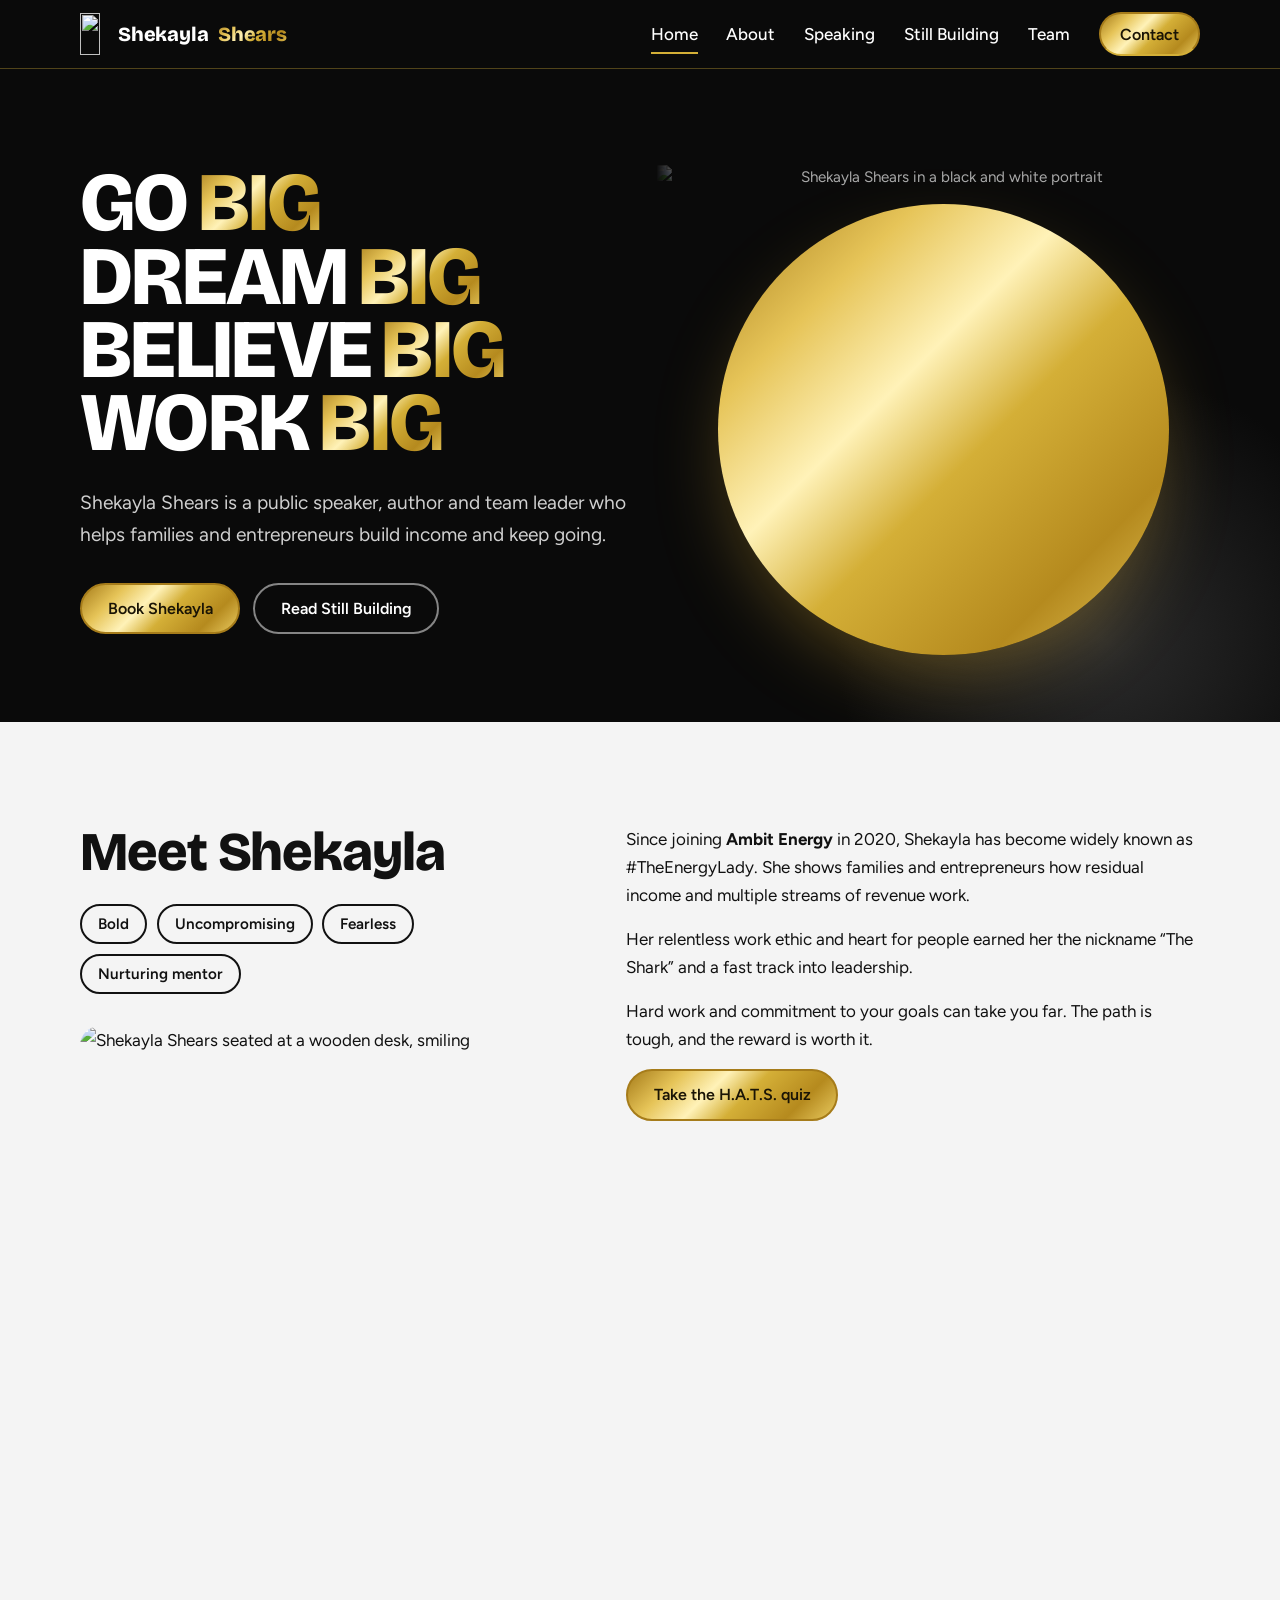
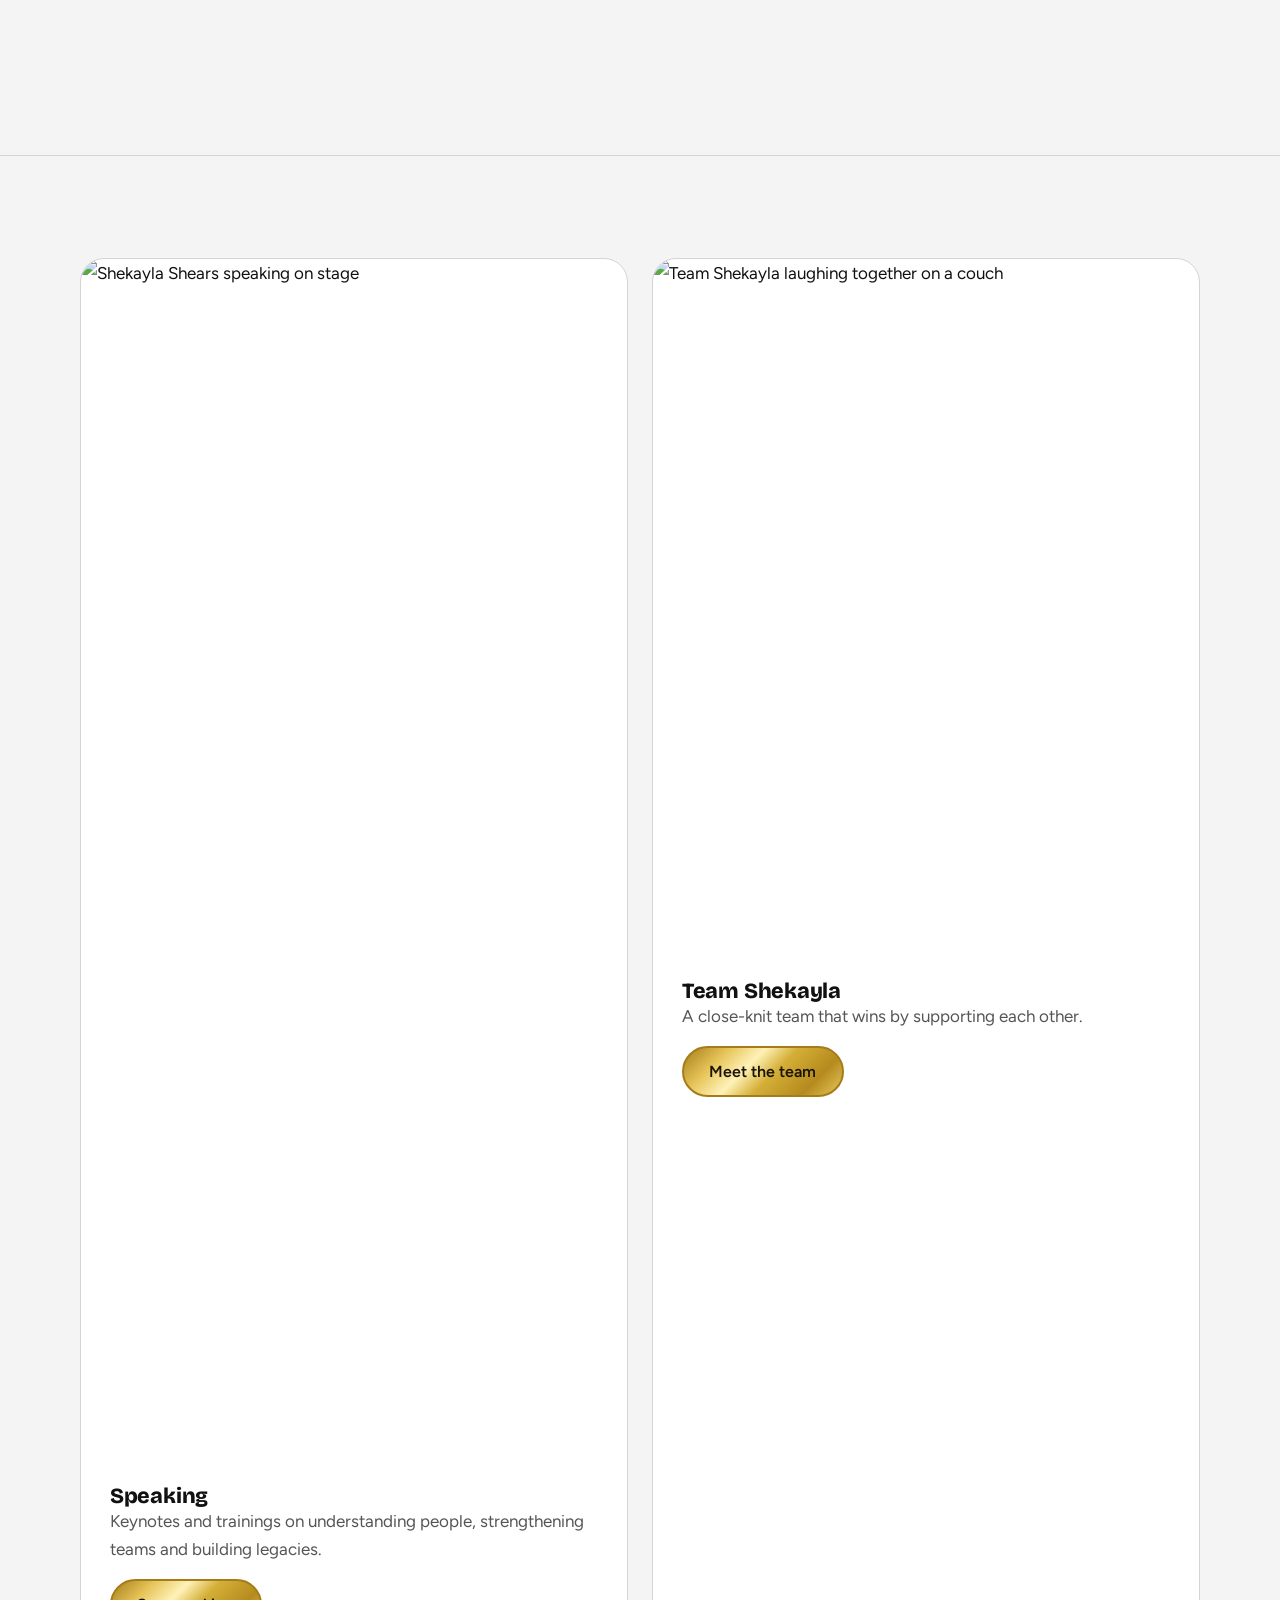
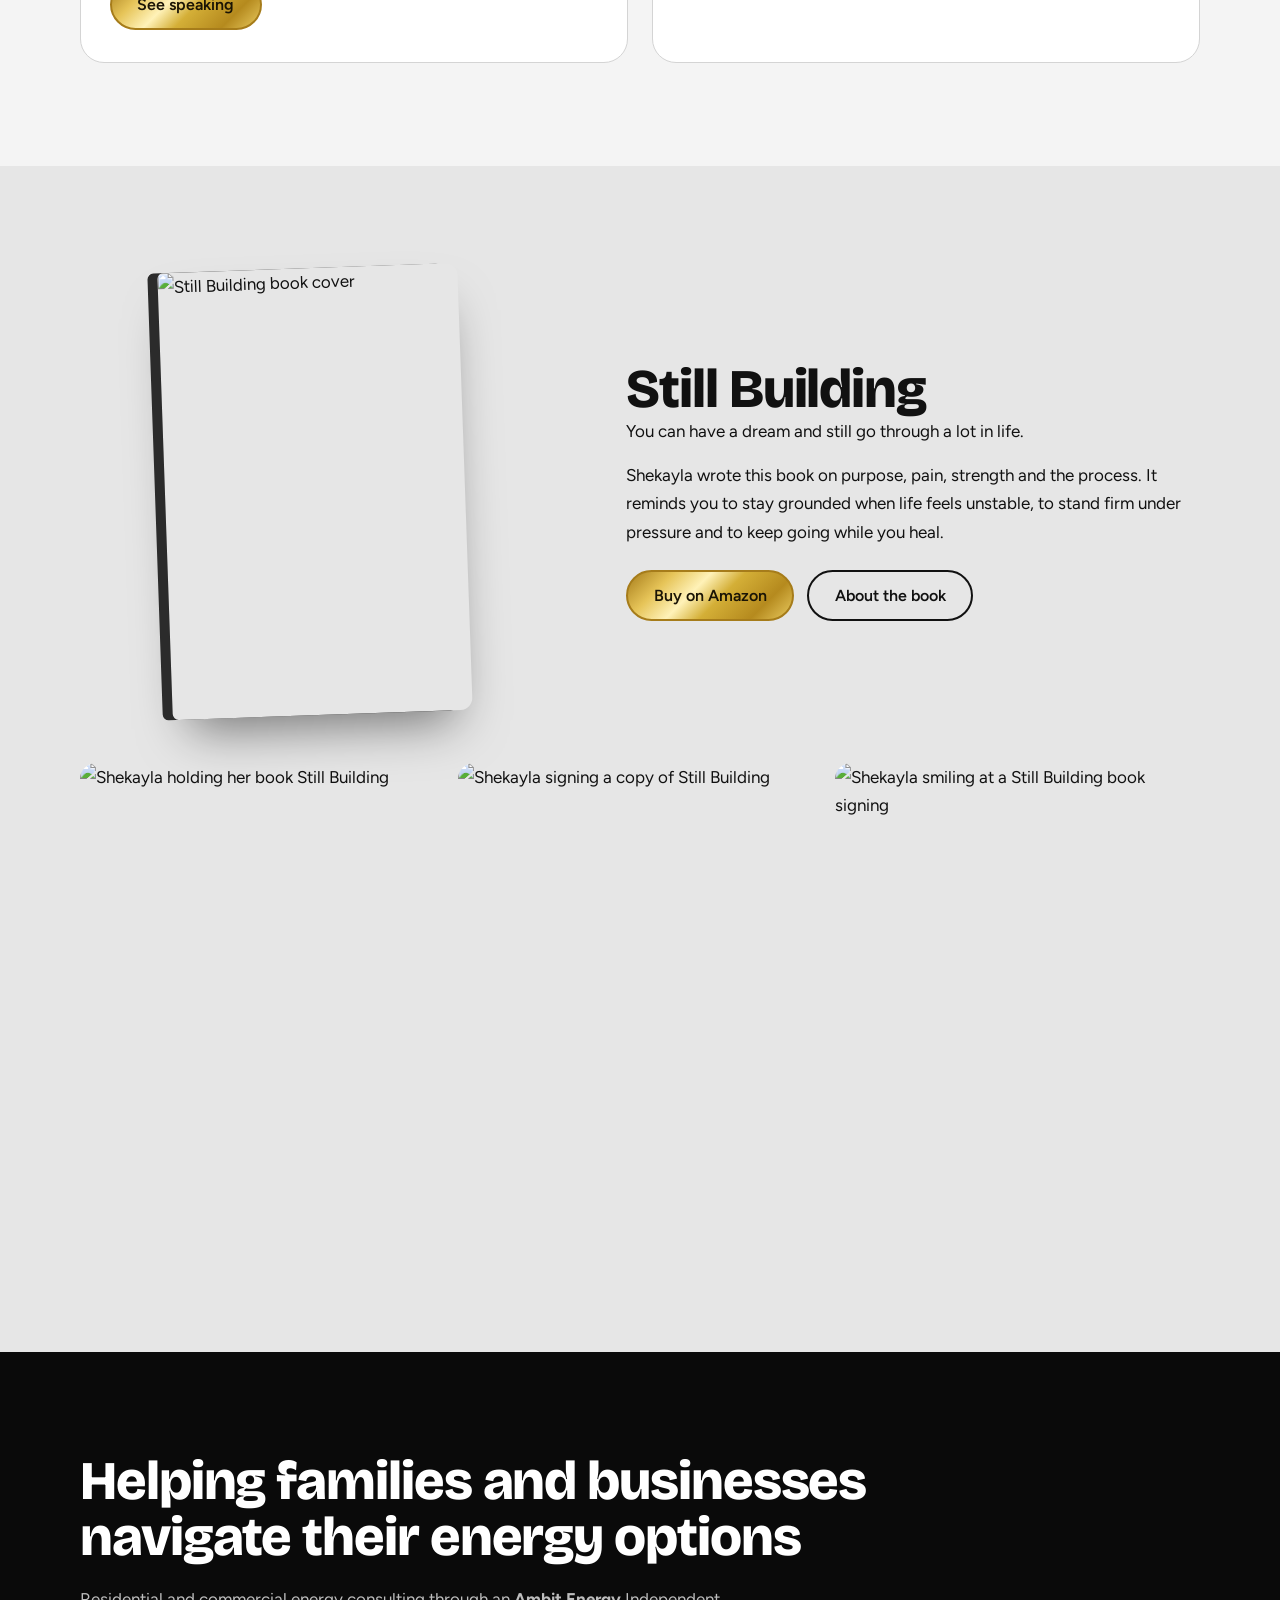
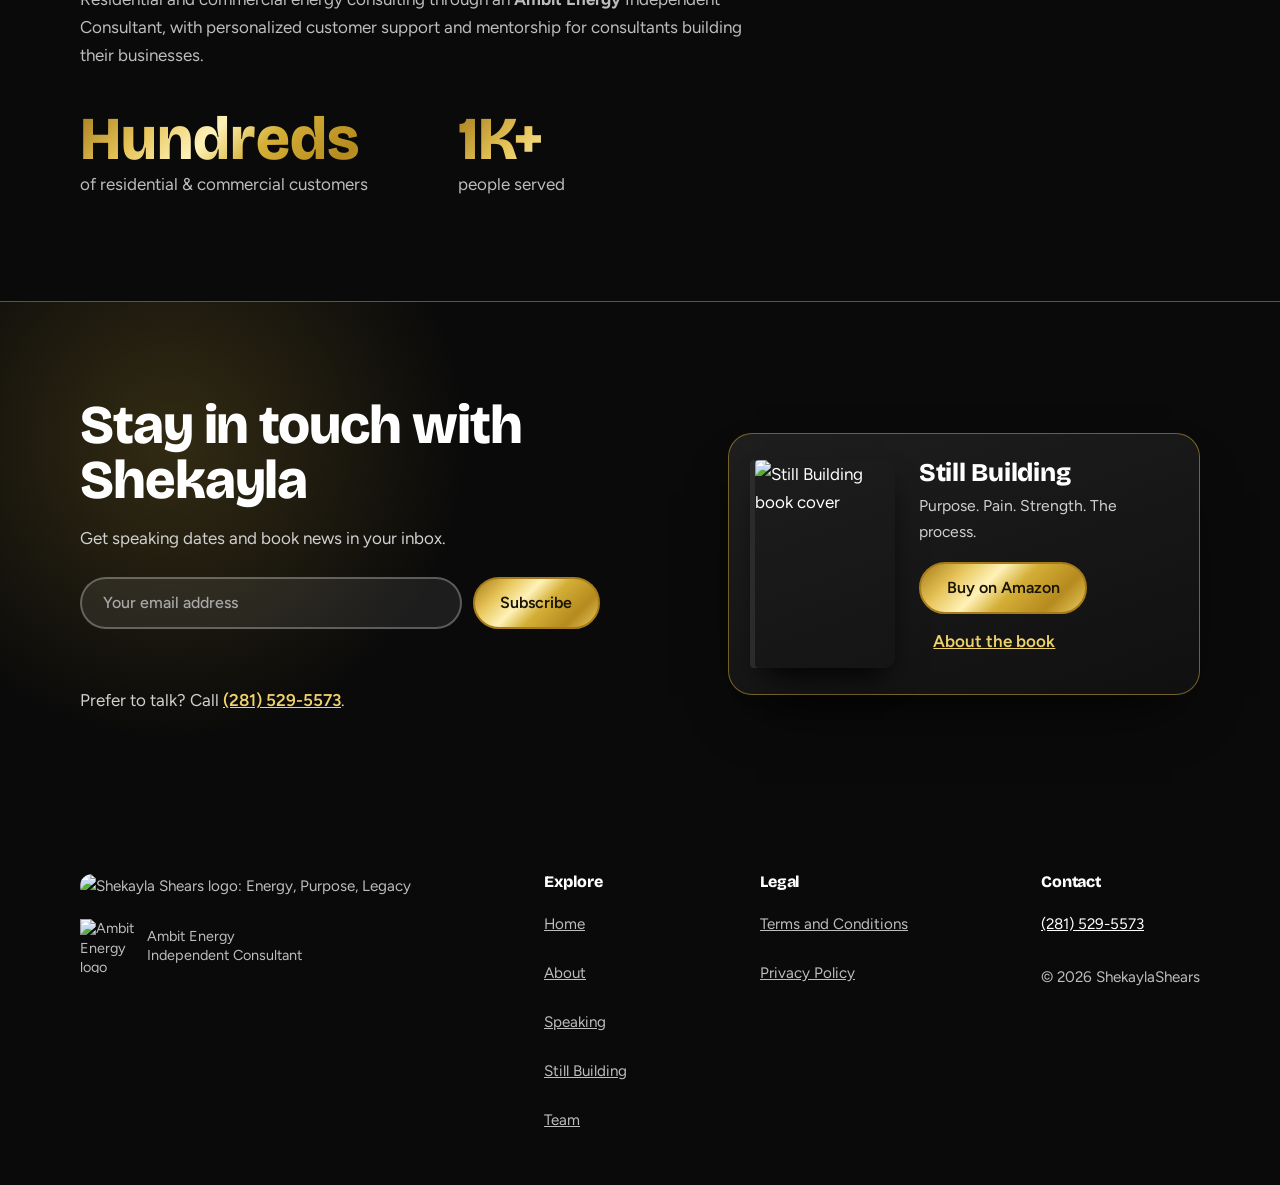
==== index.html @ c166c1e6 "Add files via upload" ====
<!doctype html><html><head><meta charset=utf8><meta name=viewport content="width=device-width,initial-scale=1,viewport-fit=cover"><style>:root{color-scheme:light;box-sizing:border-box;padding-top:env(safe-area-inset-top,0px);padding-bottom:env(safe-area-inset-bottom,0px)}html{scroll-padding-top:env(safe-area-inset-top,0px)}body{margin:0;padding:0;font:14px -apple-system,BlinkMacSystemFont,sans-serif;background:#fff;color:#000}img{max-width:100%}[hidden]:not([hidden=until-found i]){display:none!important}</style></head><body>
<!DOCTYPE html><html lang="en"><head><meta charset="utf-8"><meta name="viewport" content="width=device-width, initial-scale=1, viewport-fit=cover"><title>Shekayla Shears</title><link rel="stylesheet" href="https://fonts.googleapis.com/css2?family=Bricolage+Grotesque:opsz,wght@12..96,500;12..96,800&family=Figtree:wght@400;500;600&display=swap"><link rel="stylesheet" href="style.css"></head><body><a class="skip" href="#main">Skip to content</a><header><div class="wrap bar"><a class="logo" href="index.html"><img class="mono" src="img/mono.webp" width="160" height="237" alt="" aria-hidden="true" decoding="async">Shekayla<span>Shears</span></a><button class="burger" aria-label="Open menu" aria-expanded="false" aria-controls="nav"><span></span><span></span></button><nav id="nav" aria-label="Main"><ul><li><a href="index.html" aria-current="page">Home</a></li><li><a href="about.html">About</a></li><li><a href="speaking.html">Speaking</a></li><li><a href="book.html">Still Building</a></li><li><a href="team.html">Team</a></li><li><a class="btn" href="#contact">Contact</a></li></ul></nav></div></header><main id="main"><div class="hero" id="top"><div class="wrap"><div><h1 aria-label="Go big. Dream big. Believe big. Work big."><span aria-hidden="true">Go<b>Big</b></span><span aria-hidden="true">Dream<b>Big</b></span><span aria-hidden="true">Believe<b>Big</b></span><span aria-hidden="true">Work<b>Big</b></span></h1><p class="lead">Shekayla Shears is a public speaker, author and team leader who helps families and entrepreneurs build income and keep going.</p><div class="cta"><a class="btn" href="speaking.html#book-event">Book Shekayla</a><a class="btn ghost" href="book.html">Read Still Building</a></div></div><div class="portrait"><img src="img/hero.webp" width="900" height="873" alt="Shekayla Shears in a black and white portrait" decoding="async"></div></div></div><section id="about"><div class="wrap split"><div><h2>Meet Shekayla</h2><ul class="tags"><li>Bold</li><li>Uncompromising</li><li>Fearless</li><li>Nurturing mentor</li></ul><img class="ph" src="img/about.jpg" width="900" height="1350" alt="Shekayla Shears seated at a wooden desk, smiling" loading="lazy" decoding="async"></div><div><p>Since joining <strong>Ambit Energy</strong> in 2020, Shekayla has become widely known as #TheEnergyLady. She shows families and entrepreneurs how residual income and multiple streams of revenue work.</p><p>Her relentless work ethic and heart for people earned her the nickname “The Shark” and a fast track into leadership.</p><p>Hard work and commitment to your goals can take you far. The path is tough, and the reward is worth it.</p><a class="btn" href="about.html#hats">Take the H.A.T.S. quiz</a></div></div></section><section style="border-top:1px solid var(--line)"><div class="wrap teasers"><article class="teaser"><img src="img/stage.jpg" width="800" height="1200" alt="Shekayla Shears speaking on stage" loading="lazy" decoding="async"><div><h3>Speaking</h3><p>Keynotes and trainings on understanding people, strengthening teams and building legacies.</p><a class="btn" href="speaking.html">See speaking</a></div></article><article class="teaser"><img src="img/g1.jpg" width="1100" height="695" alt="Team Shekayla laughing together on a couch" loading="lazy" decoding="async"><div><h3>Team Shekayla</h3><p>A close-knit team that wins by supporting each other.</p><a class="btn" href="team.html#meet">Meet the team</a></div></article></div></section><section class="book" id="book"><div class="wrap split"><img class="bookimg" src="img/cover.jpg" width="640" height="953" alt="Still Building book cover" loading="lazy" decoding="async"><div><h2>Still Building</h2><p>You can have a dream and still go through a lot in life.</p><p>Shekayla wrote this book on purpose, pain, strength and the process. It reminds you to stay grounded when life feels unstable, to stand firm under pressure and to keep going while you heal.</p><div class="rbtns"><a class="btn" href="https://www.amazon.com/dp/B0GKQGZSC4" target="_blank" rel="noopener">Buy on Amazon<span class="vh"> (opens Amazon in a new tab)</span></a><a class="btn dark" href="book.html">About the book</a></div></div></div><div class="wrap strip"><img src="img/b1.jpg" width="700" height="1050" alt="Shekayla holding her book Still Building" loading="lazy" decoding="async"><img src="img/b2.jpg" width="700" height="1050" alt="Shekayla signing a copy of Still Building" loading="lazy" decoding="async"><img src="img/b3.jpg" width="700" height="1244" alt="Shekayla smiling at a Still Building book signing" loading="lazy" decoding="async"></div></section><section class="stats"><div class="wrap"><h2>Helping families and businesses navigate their energy options</h2><p class="sdesc">Residential and commercial energy consulting through an <strong>Ambit Energy</strong> Independent Consultant, with personalized customer support and mentorship for consultants building their businesses.</p><ul><li><strong>Hundreds</strong><span>of residential &amp; commercial customers</span></li><li><strong>1K+</strong><span>people served</span></li></ul></div></section><section class="touch" id="contact"><div class="wrap tgrid"><div><h2>Stay in touch with Shekayla</h2><p style="margin-top:1rem">Get speaking dates and book news in your inbox.</p><form id="f" class="nl" novalidate><label class="vh" for="em">Email address</label><input id="em" type="email" placeholder="Your email address" autocomplete="email" required><button class="btn" type="submit">Subscribe</button><p class="msg" id="m" role="status" aria-live="polite"></p></form><p class="call">Prefer to talk? Call <a href="tel:+12815295573">(281) 529-5573</a>.</p></div><aside class="bcard" aria-label="Still Building book"><img src="img/cover.jpg" width="640" height="953" alt="Still Building book cover" loading="lazy" decoding="async"><div><h3>Still Building</h3><p>Purpose. Pain. Strength. The process.</p><a class="btn" href="https://www.amazon.com/dp/B0GKQGZSC4" target="_blank" rel="noopener">Buy on Amazon<span class="vh"> (opens Amazon in a new tab)</span></a><a class="more" href="book.html">About the book</a></div></aside></div></section></main><footer><div class="wrap"><div><img class="flogo" src="img/logo.jpg" width="360" height="360" alt="Shekayla Shears logo: Energy, Purpose, Legacy" loading="lazy" decoding="async"><div class="ambit"><img class="alogo" src="img/ambit.webp" width="200" height="199" alt="Ambit Energy logo" loading="lazy" decoding="async"><span>Ambit Energy<br>Independent Consultant</span></div></div><div><h3>Explore</h3><ul><li><a href="index.html">Home</a></li><li><a href="about.html">About</a></li><li><a href="speaking.html">Speaking</a></li><li><a href="book.html">Still Building</a></li><li><a href="team.html">Team</a></li></ul></div><div><h3>Legal</h3><ul><li><a href="#">Terms and Conditions</a></li><li><a href="#">Privacy Policy</a></li></ul></div><div><h3>Contact</h3><p><a href="tel:+12815295573">(281) 529-5573</a></p><p>© 2026 ShekaylaShears</p></div></div></footer><script src="script.js"></script></body></html>
</body></html>
---- style.css ----
:root{--bg:#F4F4F4;--ink:#111111;--muted:#555555;--card:#fff;--line:#d4d4d4;--deep:#0A0A0A;--tide:#2B2B2B;--gold:#D4AF37;--gg:linear-gradient(135deg,#A67C1A 0%,#E6C458 22%,#FFF2B8 40%,#D4AF37 56%,#B58A1E 80%,#E8C95F 100%);--fog:#E6E6E6;
--d:'Bricolage Grotesque','Arial Black',Arial,sans-serif;--b:'Figtree',system-ui,-apple-system,Segoe UI,Arial,sans-serif;
box-sizing:border-box;padding-top:env(safe-area-inset-top,0px);padding-bottom:env(safe-area-inset-bottom,0px)}
@media (prefers-color-scheme:dark){:root:not([data-theme="light"]){--bg:#0A0A0A;--ink:#F2F2F2;--muted:#A3A3A3;--card:#1A1A1A;--line:#333333;--fog:#161616}}
:root[data-theme="dark"]{--bg:#0A0A0A;--ink:#F2F2F2;--muted:#A3A3A3;--card:#1A1A1A;--line:#333333;--fog:#161616}
*,*::before,*::after{box-sizing:border-box}
html{scroll-behavior:smooth;scroll-padding-top:calc(76px + env(safe-area-inset-top,0px))}
body{margin:0;background:var(--bg);color:var(--ink);font:400 1.0625rem/1.65 var(--b);-webkit-font-smoothing:antialiased}
body::before{content:"";position:fixed;inset:0 0 auto;height:env(safe-area-inset-top,0px);background:var(--deep);z-index:60}
img,svg{max-width:100%}
a{color:inherit}
:focus-visible{outline:3px solid var(--gold);outline-offset:3px;border-radius:4px}
.skip{position:absolute;left:-999px;top:8px;background:var(--gold);color:var(--deep);padding:.6rem 1rem;z-index:100;font-weight:600}
.skip:focus{left:8px}
.wrap{width:min(1120px,100% - 2.5rem);margin-inline:auto}
h1,h2,h3{font-family:var(--d);line-height:1.02;margin:0;letter-spacing:-.02em}
h2{font-size:clamp(2rem,5vw,3.4rem);font-weight:800}
h3{font-size:1.35rem;font-weight:800;letter-spacing:-.01em}
p{margin:0 0 1rem;max-width:62ch}
.btn{display:inline-block;font:600 1rem var(--b);text-decoration:none;padding:.9rem 1.6rem;border-radius:999px;background:var(--gg);color:#1a1405;border:2px solid #A67C1A;cursor:pointer;min-height:48px;transition:transform .15s,background .15s}
.btn:hover{transform:translateY(-2px)}
.btn.ghost{background:transparent;color:#fff;border-color:rgba(255,255,255,.5)}
.btn.ghost:hover{background:rgba(255,255,255,.1)}
/* header */
header{position:sticky;top:env(safe-area-inset-top,0px);z-index:50;background:var(--deep);color:#fff;border-bottom:1px solid rgba(212,175,55,.35)}
.bar{display:flex;align-items:center;justify-content:space-between;height:68px}
.logo{font:800 1.25rem var(--d);text-decoration:none;letter-spacing:-.01em}
.logo span,.hero h1 b,.stats strong{background:var(--gg);-webkit-background-clip:text;background-clip:text;color:transparent;-webkit-text-fill-color:transparent}
nav ul{display:flex;gap:1.8rem;list-style:none;margin:0;padding:0;align-items:center}
nav a{text-decoration:none;font-weight:500;padding:.5rem 0;border-bottom:2px solid transparent}
nav a:hover{border-color:var(--gold)}
nav a.btn{padding:.55rem 1.2rem;min-height:44px;border-bottom:2px solid var(--gold);display:inline-flex;align-items:center}
.burger{display:none;background:none;border:0;color:#fff;width:48px;height:48px;cursor:pointer}
.burger span{display:block;width:24px;height:2px;background:currentColor;margin:6px auto;transition:.2s}
@media (max-width:760px){
.burger{display:block}
nav{position:absolute;left:0;right:0;top:68px;background:var(--deep);padding:0 1.25rem;max-height:0;overflow:hidden;transition:max-height .3s}
nav.open{max-height:380px;padding-bottom:1.25rem}
nav ul{flex-direction:column;align-items:stretch;gap:0}
nav li a{display:block;padding:1rem 0;border-bottom:1px solid rgba(255,255,255,.12)}
nav a.btn{justify-content:center;margin-top:1rem}}
/* hero */
.hero{background:var(--deep);color:#fff;position:relative;overflow:hidden;padding:clamp(3rem,8vw,6rem) 0 clamp(3.5rem,8vw,6rem)}
.hero::after{content:"";position:absolute;right:-8%;bottom:-30%;width:62vmin;height:62vmin;border-radius:50%;background:radial-gradient(circle,var(--tide),transparent 68%);pointer-events:none}
.hero .wrap{position:relative;z-index:1;display:grid;grid-template-columns:1.25fr .75fr;gap:2.5rem;align-items:center}
.hero h1{font-size:clamp(3.4rem,13vw,9rem);font-weight:800;text-transform:uppercase;line-height:.88}
.hero h1 span{display:block}
.hero h1 b{font-weight:800;display:inline-block;margin-left:.12em;animation:rise .9s cubic-bezier(.2,.8,.2,1) both}
.hero h1 span:nth-child(2) b{animation-delay:.12s}.hero h1 span:nth-child(3) b{animation-delay:.24s}.hero h1 span:nth-child(4) b{animation-delay:.36s}
@keyframes rise{from{opacity:0;transform:translateY(.4em)}to{opacity:1;transform:none}}
.hero p.lead{font-size:1.2rem;color:#D0D0D0;margin:1.75rem 0 2rem}
.cta{display:flex;flex-wrap:wrap;gap:.8rem}
.portrait{aspect-ratio:4/5;border-radius:200px 200px 24px 24px;background:linear-gradient(160deg,var(--tide),#141414);border:1px solid rgba(255,255,255,.14);display:grid;place-items:center;text-align:center;padding:1.5rem;color:#A8A8A8;font-size:.95rem}
.portrait svg{width:64%;margin-bottom:1rem}
@media (max-width:860px){.hero .wrap{grid-template-columns:1fr}.portrait{max-width:300px;aspect-ratio:1}}
/* sections */
section{padding:clamp(3.5rem,8vw,6.5rem) 0}
.split{display:grid;grid-template-columns:.9fr 1.1fr;gap:clamp(2rem,6vw,5rem);align-items:start}
@media (max-width:820px){.split{grid-template-columns:1fr}}
.tags{display:flex;flex-wrap:wrap;gap:.6rem;margin-top:1.5rem;padding:0;list-style:none}
.tags li{border:2px solid var(--ink);border-radius:999px;padding:.35rem 1rem;font-weight:600;font-size:.95rem}
/* book */
.book{background:var(--fog)}
.book .split{align-items:center}
.cover{width:min(280px,70%);aspect-ratio:2/3;background:var(--deep);color:#fff;border-radius:6px 14px 14px 6px;padding:1.6rem 1.4rem;display:flex;flex-direction:column;justify-content:space-between;box-shadow:-10px 0 0 var(--tide),0 28px 50px -18px rgba(0,0,0,.45);margin:0 auto;transform:rotate(-2deg)}
.cover strong{font:800 2.5rem/.95 var(--d);text-transform:uppercase}
.cover i{display:block;height:6px;width:60%;background:var(--gg);border-radius:3px}
.cover small{color:#B0B0B0;font-size:.85rem}
/* team */
.points{display:grid;grid-template-columns:repeat(3,1fr);gap:1.5rem;margin-top:2.5rem}
.points article{background:var(--card);border:1px solid var(--line);border-radius:20px;padding:1.8rem}
.points article:nth-child(2){border-radius:20px 20px 20px 70px}
.points article:nth-child(3){border-radius:70px 20px 20px 20px}
.points p{color:var(--muted);margin:.7rem 0 0}
@media (max-width:820px){.points{grid-template-columns:1fr}}
/* stats */
.stats{background:var(--deep);color:#fff}
.stats ul{list-style:none;margin:2.5rem 0 0;padding:0;display:grid;grid-template-columns:repeat(4,1fr);gap:1.5rem}
.stats strong{display:block;font:800 clamp(2.6rem,6vw,4.4rem)/1 var(--d)}
.stats span{color:#BDBDBD}
.stats h2{max-width:18ch}
@media (max-width:700px){.stats ul{grid-template-columns:1fr 1fr}}
/* partners / contact */
.partner{display:flex;gap:1rem;flex-wrap:wrap;margin-top:1.5rem}
.partner span{background:var(--card);border:1px solid var(--line);border-radius:14px;padding:1rem 1.6rem;font:800 1.1rem var(--d)}
.sub{background:var(--gg);color:#14100a}
.sub p{color:var(--deep)}
.sub form{display:flex;flex-wrap:wrap;gap:.8rem;margin-top:1.5rem;max-width:560px}
.sub input{flex:1 1 240px;min-height:52px;border-radius:999px;border:2px solid var(--deep);padding:0 1.3rem;font:500 1rem var(--b);background:#fff;color:var(--deep)}
.sub .btn{background:var(--deep);color:#F1D36B;border-color:var(--deep)}
.msg{width:100%;font-weight:600;min-height:1.5em;margin:0}
footer{background:var(--deep);color:#BDBDBD;padding:3rem 0 2.5rem;font-size:.95rem}
footer .wrap{display:flex;flex-wrap:wrap;gap:2rem;justify-content:space-between}
footer a{display:inline-block;padding:.3rem 0}
footer ul{list-style:none;padding:0;margin:0}
footer h3{color:#fff;font-size:1rem;margin-bottom:.6rem}
@media (prefers-reduced-motion:reduce){*{animation:none!important;transition:none!important;scroll-behavior:auto!important}}
.logo{display:flex;align-items:center;gap:.6rem}.mono{height:42px;width:auto}
.portrait{padding:0;overflow:hidden;display:block}.portrait img{width:100%;height:100%;object-fit:cover;object-position:center 25%;display:block}
.ph{width:100%;height:auto;display:block;border-radius:20px;object-fit:cover}.split .tags+.ph{margin-top:2rem;aspect-ratio:3/4;object-position:center 30%}.ph.s{max-width:460px}
.bookimg{width:min(300px,72%);height:auto;border-radius:6px 12px 12px 6px;box-shadow:-10px 0 0 var(--tide),0 28px 50px -18px rgba(0,0,0,.5);margin:0 auto;display:block;transform:rotate(-2deg)}
.strip{display:grid;grid-template-columns:repeat(3,1fr);gap:.8rem;margin-top:3rem}.strip img{width:100%;aspect-ratio:3/4;object-fit:cover;border-radius:16px;display:block}
section.teamgal{padding-top:0}.goldpanel{background:var(--gg);border-radius:28px;display:flex;justify-content:center;align-items:flex-end;padding-top:2rem;overflow:hidden}.goldpanel img{max-height:440px;width:auto;max-width:100%;display:block}
.gal{display:grid;grid-template-columns:repeat(3,1fr);gap:1rem;margin-top:1rem}.gal img{width:100%;aspect-ratio:4/3;object-fit:cover;border-radius:16px;display:block}.gal img.f{grid-column:span 2;aspect-ratio:auto;height:100%}
@media (max-width:700px){.gal{grid-template-columns:1fr 1fr}.gal img.f{grid-column:span 2;aspect-ratio:16/10;height:auto}}
.flogo{width:170px;height:auto;border-radius:12px}
.hero{padding-bottom:0}.hero .wrap{grid-template-columns:1.05fr .95fr;align-items:end}.hero .wrap>div:first-child{padding-bottom:clamp(3rem,7vw,5.5rem)}
.hero h1{font-size:clamp(3rem,7vw,5.2rem)}
.portrait{position:relative;background:none;border:0;border-radius:0;aspect-ratio:auto;max-width:none;overflow:visible;align-self:end}
.portrait::before{content:"";position:absolute;left:6%;bottom:12%;width:88%;aspect-ratio:1;border-radius:50%;background:var(--gg);box-shadow:0 30px 80px -20px rgba(255,200,60,.35)}
.portrait img{position:relative;z-index:1;width:112%;max-width:none;height:auto;margin-left:-6%;object-fit:contain;display:block}
@media (max-width:860px){.hero .wrap{grid-template-columns:1fr}.portrait{max-width:520px;margin:0 auto;aspect-ratio:auto}.portrait img{width:104%;margin-left:-2%}}
.portrait img{-webkit-mask-image:linear-gradient(to bottom,#000 76%,transparent 100%),linear-gradient(to right,transparent 0,#000 9%,#000 91%,transparent 100%);-webkit-mask-composite:source-in;mask-image:linear-gradient(to bottom,#000 76%,transparent 100%),linear-gradient(to right,transparent 0,#000 9%,#000 91%,transparent 100%);mask-composite:intersect}

nav a[aria-current]{border-color:var(--gold)}
.phead{background:var(--deep);color:#fff;padding:clamp(3rem,7vw,5.5rem) 0;position:relative;overflow:hidden}
.phead::after{content:"";position:absolute;right:-10%;top:-40%;width:60vmin;height:60vmin;border-radius:50%;background:radial-gradient(circle,var(--tide),transparent 68%)}
.phead .wrap{position:relative;z-index:1}.phead h1{font-size:clamp(2.8rem,8vw,5.5rem);font-weight:800;text-transform:uppercase;line-height:.92;background:var(--gg);-webkit-background-clip:text;background-clip:text;color:transparent;-webkit-text-fill-color:transparent;display:inline-block}
.phead p{color:#D0D0D0;font-size:1.2rem;margin:1.25rem 0 1.75rem}
.teasers{display:grid;grid-template-columns:1fr 1fr;gap:1.5rem}.teaser{background:var(--card);border:1px solid var(--line);border-radius:24px;overflow:hidden;display:flex;flex-direction:column}
.teaser img{width:100%;aspect-ratio:4/3;object-fit:cover;object-position:center 25%;display:block}.teaser div{padding:1.6rem 1.8rem 2rem}.teaser p{color:var(--muted)}
@media (max-width:760px){.teasers{grid-template-columns:1fr}}
.bform{display:grid;gap:1rem;max-width:640px;margin-top:1.5rem}.bform label{font-weight:600;display:grid;gap:.4rem}
.bform input,.bform textarea{font:400 1rem var(--b);padding:.85rem 1rem;border-radius:14px;border:2px solid var(--line);background:var(--card);color:var(--ink);min-height:48px}
.bform textarea{min-height:140px;resize:vertical}.bform .btn{justify-self:start}
.ev{margin-top:2rem}
.btn.line{background:transparent;color:var(--ink);border-color:var(--ink)}.btn.line:hover{background:var(--fog)}.btn[disabled]{opacity:.45;cursor:not-allowed;transform:none}
.quiz{background:var(--card);border:1px solid var(--line);border-radius:28px;padding:clamp(1.25rem,4vw,2.5rem);margin-top:2rem;max-width:760px}
.qtop{display:flex;align-items:center;gap:1rem;font-weight:600;margin-bottom:1.5rem;flex-wrap:wrap}.qbar{flex:1 1 160px;height:8px;border-radius:99px;background:var(--fog);overflow:hidden}.qbar i{display:block;height:100%;width:0;background:var(--gg);transition:width .3s}
.quiz fieldset{border:0;margin:0;padding:0;min-width:0}.quiz legend{font:800 clamp(1.25rem,3.4vw,1.7rem)/1.2 var(--d);margin-bottom:1.25rem;padding:0}
.qo{display:block;position:relative;margin-bottom:.7rem}.qo input{position:absolute;opacity:0;inset:0;width:100%;height:100%;margin:0;cursor:pointer}
.qo span{display:block;padding:1rem 1.2rem;border:2px solid var(--line);border-radius:16px;font-weight:500;transition:border-color .15s,background .15s}
.qo input:hover+span{border-color:var(--muted)}.qo input:checked+span{border-color:#A67C1A;background:var(--fog);font-weight:600}.qo input:focus-visible+span{outline:3px solid var(--gold);outline-offset:2px}
.qnav{display:flex;justify-content:space-between;gap:1rem;margin-top:1.25rem}
.res h3{font-size:clamp(2rem,6vw,3rem);margin:.25rem 0 .5rem;background:var(--gg);-webkit-background-clip:text;background-clip:text;color:transparent;-webkit-text-fill-color:transparent;display:inline-block}
.res h4{font:800 1.05rem var(--d);margin:1.25rem 0 .3rem}.res p{margin:0 0 .6rem}.res .bars{margin:1.5rem 0;display:grid;gap:.7rem}
.bar2{display:grid;grid-template-columns:96px 1fr 44px;align-items:center;gap:.7rem;font-weight:600}.bar2 div{height:12px;border-radius:99px;background:var(--fog);overflow:hidden}.bar2 i{display:block;height:100%;background:var(--gg)}
.res .cta{margin-top:1.5rem}.fine{color:var(--muted);font-size:.9rem;margin-top:1.25rem}
.quiz{background:var(--fog)}
.qcard{background:var(--card);border:1px solid var(--line);border-radius:24px;padding:clamp(1.25rem,4vw,2.5rem);max-width:760px;margin-top:2rem}
.qprog{height:8px;background:var(--line);border-radius:99px;overflow:hidden;margin-bottom:.6rem}
.qprog i{display:block;height:100%;background:var(--gg);width:0;transition:width .3s}
.qcount{color:var(--muted);font-size:.95rem;margin:0 0 1.25rem}
.qcard fieldset{border:0;padding:0;margin:0;min-width:0}
.qcard legend{font:800 clamp(1.4rem,3.5vw,1.9rem)/1.2 var(--d);padding:0;margin-bottom:1.25rem;letter-spacing:-.01em}
.qcard legend:focus{outline:none}
.opt{display:flex;gap:.9rem;align-items:flex-start;padding:1rem 1.1rem;border:2px solid var(--line);border-radius:16px;margin-bottom:.7rem;cursor:pointer;min-height:56px}
.opt:hover{border-color:var(--ink)}
.opt input{margin-top:.28rem;accent-color:#B58A1E;width:20px;height:20px;flex:none}
.opt:has(input:checked){border-color:#B58A1E;background:rgba(212,175,55,.14)}
.opt:has(input:focus-visible){outline:3px solid var(--gold);outline-offset:2px}
.qnav{display:flex;justify-content:space-between;gap:1rem;margin-top:1.5rem}
.btn[disabled]{opacity:.4;cursor:not-allowed;transform:none}
.btn.dark{background:transparent;color:var(--ink);border-color:var(--ink)}
.rname{font:800 clamp(2.6rem,8vw,4.4rem)/1 var(--d);text-transform:uppercase;letter-spacing:-.02em;margin:.2rem 0 .4rem;padding-bottom:.35rem;border-bottom:6px solid #D4AF37;display:inline-block}
.rtag{font:600 1.15rem var(--b);color:var(--muted);margin:0 0 1rem}
.rgrid{display:grid;grid-template-columns:1fr 1fr;gap:1.2rem;margin:1.5rem 0}
.rgrid h3{font-size:1.1rem;margin-bottom:.5rem}.rgrid ul{margin:0;padding-left:1.2rem}.rgrid li{margin-bottom:.35rem}
.sc{display:grid;grid-template-columns:7.5rem 1fr 3rem;gap:.8rem;align-items:center;margin:.55rem 0;font-weight:600}
.sc span:last-child{text-align:right}
.sc div{height:12px;background:var(--line);border-radius:99px;overflow:hidden}.sc i{display:block;height:100%;background:var(--gg);border-radius:99px}
.rbtns{display:flex;flex-wrap:wrap;gap:.8rem;margin-top:1.5rem}
.qnote{color:var(--muted);font-size:.95rem;margin-top:1.5rem;max-width:62ch}
.hatrow{display:grid;grid-template-columns:repeat(4,1fr);gap:1rem;margin-top:2rem}
.hatrow article{background:var(--card);border:1px solid var(--line);border-radius:18px;padding:1.3rem}.hatrow h3{font-size:1.15rem}.hatrow p{color:var(--muted);margin:.4rem 0 0;font-size:.98rem}
@media (max-width:820px){.hatrow{grid-template-columns:1fr 1fr}.rgrid{grid-template-columns:1fr}}
@media (max-width:480px){.hatrow{grid-template-columns:1fr}.sc{grid-template-columns:6rem 1fr 2.6rem}.qnav .btn{flex:1;padding-inline:1rem}}

.meet .mfeat{margin-top:2rem;align-items:center}
.mph{width:100%;height:auto;border-radius:22px;display:block;object-fit:cover}
.mfeat .mph{aspect-ratio:4/5;object-position:center 15%}
.role{font:600 1.05rem var(--b);color:var(--muted);margin:.2rem 0 1rem}
.mfeat h3{font-size:clamp(1.8rem,4vw,2.6rem)}
.mpair{display:grid;grid-template-columns:1fr 1fr;gap:1.5rem;margin-top:clamp(2.5rem,6vw,4rem)}
.mcard{background:var(--card);border:1px solid var(--line);border-radius:24px;overflow:hidden}
.mcard .mph{border-radius:0;aspect-ratio:4/5;object-position:center 18%}
.mcard>div{padding:1.4rem 1.6rem 1.8rem}.mcard p{color:var(--muted)}.mcard .role{margin-bottom:.6rem}
@media (max-width:760px){.mpair{grid-template-columns:1fr}}
footer a{padding:.75rem 0;min-height:44px}
footer li{margin:0}
@media (max-width:760px){footer .wrap{display:grid;grid-template-columns:1fr 1fr;gap:1.5rem}footer .wrap>div:first-child,footer .wrap>div:last-child{grid-column:1/-1}}

.gal img,.strip img,.evgal img{height:auto}
.gal img.f{height:auto}
@media (min-width:701px){.gal img.f{height:100%}}
.evgal{display:grid;grid-template-columns:repeat(3,1fr);gap:1rem;margin-top:1.25rem}
.evgal img{width:100%;aspect-ratio:4/3;object-fit:cover;border-radius:16px;display:block}
@media (max-width:700px){.evgal{grid-template-columns:1fr}.strip{grid-template-columns:1fr 1fr}.strip img:first-child{grid-column:span 2;aspect-ratio:4/5;object-position:center 20%}}

.vh{position:absolute;width:1px;height:1px;overflow:hidden;clip:rect(0 0 0 0);white-space:nowrap}
.buyband{background:var(--deep);color:#fff;padding:clamp(2.5rem,6vw,4.5rem) 0}
.bb{display:flex;align-items:center;gap:clamp(1.5rem,5vw,3.5rem);max-width:860px}
.bbimg{width:clamp(110px,22vw,190px);height:auto;border-radius:4px 10px 10px 4px;box-shadow:-6px 0 0 var(--tide),0 20px 40px -14px rgba(0,0,0,.7);flex:none}
.buyband h2{font-size:clamp(1.8rem,4.5vw,3rem)}.buyband p{color:#D0D0D0;margin:1rem 0 1.5rem}.buyband p.isbn{color:#A8A8A8;font-size:.9rem;margin:1rem 0 0}
@media (max-width:560px){.bb{flex-direction:column;align-items:flex-start}.bbimg{width:140px}}

.sub p a,#book-event p a{font-weight:600}footer a[href^='tel']{color:#fff}

.touch{background:var(--deep);color:#fff;position:relative;overflow:hidden;padding:clamp(3.5rem,8vw,6rem) 0;border-top:1px solid rgba(212,175,55,.45)}
.touch::before{content:"";position:absolute;left:-12%;top:-35%;width:72vmin;height:72vmin;border-radius:50%;background:radial-gradient(circle,rgba(212,175,55,.2),transparent 65%);pointer-events:none}
.tgrid{position:relative;display:grid;grid-template-columns:1.1fr .9fr;gap:clamp(2rem,6vw,4.5rem);align-items:center}
.touch.solo .tgrid{grid-template-columns:1fr;max-width:640px}
.touch h2{font-size:clamp(2rem,5vw,3.4rem)}
.touch p{color:#D0D0D0}
.nl{display:flex;flex-wrap:wrap;gap:.7rem;margin-top:1.5rem;max-width:520px}
.nl input{flex:1 1 240px;min-height:52px;border-radius:999px;border:2px solid rgba(255,255,255,.28);background:rgba(255,255,255,.08);color:#fff;padding:0 1.3rem;font:500 1rem var(--b)}
.nl input::placeholder{color:#A8A8A8}
.nl input:focus{border-color:#D4AF37;outline-offset:2px}
.touch .msg{color:#F1D36B;width:100%;margin:.2rem 0 0;min-height:1.5em}
.touch .call{margin-top:1.1rem}.touch .call a{color:#F1D36B;font-weight:600}
.bcard{display:flex;gap:1.5rem;align-items:center;background:linear-gradient(160deg,#1e1e1e,#101010);border:1px solid rgba(212,175,55,.5);border-radius:24px;padding:1.6rem;box-shadow:0 30px 60px -30px #000}
.bcard img{width:clamp(100px,18vw,140px);height:auto;border-radius:4px 10px 10px 4px;box-shadow:-5px 0 0 var(--tide),0 16px 30px -10px #000;flex:none}
.bcard h3{font-size:1.6rem;color:#fff}.bcard p{margin:.4rem 0 1.1rem;font-size:.98rem}
.bcard .more{display:inline-block;margin-left:.6rem;color:#F1D36B;font-weight:600;padding:.8rem .3rem}
@media (max-width:820px){.tgrid{grid-template-columns:1fr}}
@media (max-width:480px){.bcard{flex-direction:column;align-items:flex-start}.bcard .more{margin:0}}

.stats h2{max-width:24ch}.stats .sdesc{color:#BDBDBD;margin:1.25rem 0 0;max-width:62ch}

.vsplit{align-items:center}
.vidwrap{width:min(100%,360px);justify-self:center;border-radius:24px;overflow:hidden;background:#000;box-shadow:0 30px 60px -28px rgba(0,0,0,.6),0 0 0 1px rgba(212,175,55,.4)}
.vidwrap video{width:100%;height:auto;display:block;aspect-ratio:9/16;background:#000}
.vidwrap p{color:#fff;padding:1rem}.vidwrap a{color:#F1D36B}
.stats ul{grid-template-columns:repeat(2,minmax(0,260px));gap:1.5rem 3rem}

.watchbg{position:relative;overflow:hidden;background:#0A0A0A;color:#fff;min-height:clamp(520px,70vh,720px);display:flex;align-items:center;padding:clamp(4rem,9vw,7rem) 0}
.bgvid{position:absolute;inset:0;width:100%;height:100%;object-fit:cover;object-position:center 36%}
.wscrim{position:absolute;inset:0;background:linear-gradient(90deg,rgba(8,8,8,.88) 0%,rgba(8,8,8,.7) 50%,rgba(8,8,8,.45) 100%)}
.wtxt{position:relative;z-index:1}.wtxt>*{max-width:560px}
.watchbg h2{color:#fff;font-size:clamp(2.2rem,6vw,4rem)}.watchbg p{color:#E4E4E4;font-size:1.15rem;margin-top:1rem}.wtxt .btn{margin-top:1.25rem}
.vpause{position:absolute;right:max(1rem,env(safe-area-inset-right));bottom:1rem;z-index:2;width:48px;height:48px;border-radius:50%;border:2px solid rgba(255,255,255,.6);background:rgba(0,0,0,.55);cursor:pointer;display:grid;place-items:center;padding:0}
.vpause::before{content:"";display:block;width:6px;height:16px;border-left:5px solid #fff;border-right:5px solid #fff;box-sizing:content-box}
.vpause.is-paused::before{width:0;height:0;border:0;border-left:14px solid #fff;border-top:9px solid transparent;border-bottom:9px solid transparent;margin-left:4px}
.vpause:hover{background:rgba(0,0,0,.8)}
@media (max-width:700px){.wscrim{background:linear-gradient(180deg,rgba(8,8,8,.82),rgba(8,8,8,.62))}.bgvid{object-position:center 30%}}

.stats ul{grid-template-columns:repeat(2,minmax(0,330px))}
.stats strong{font-size:clamp(2.2rem,5.2vw,3.8rem)}
@media (max-width:560px){.stats ul{grid-template-columns:1fr}}


.stats .sdesc strong{display:inline;font:inherit;font-weight:700;letter-spacing:inherit;background:none;-webkit-background-clip:border-box;background-clip:border-box;color:inherit;-webkit-text-fill-color:currentColor}

.ambit{display:flex;align-items:center;gap:.8rem;margin-top:1.25rem;color:#BDBDBD;font-size:.9rem;line-height:1.35}
.alogo{width:44px;height:44px;flex:none;object-fit:contain}
.alogo{width:54px;height:54px}

.mcard>div p+p{margin-top:.8rem}
.mpair{grid-template-columns:1fr 1fr}
.mcard:nth-child(3){grid-column:1/-1;display:grid;grid-template-columns:.8fr 1.2fr;align-items:stretch}
.mcard:nth-child(3) .mph{height:100%;aspect-ratio:auto;object-position:center 20%}
.mcard:nth-child(3)>div{align-self:center;padding:2rem clamp(1.4rem,4vw,3rem)}
.mcard:nth-child(3) h3{font-size:1.7rem}
@media (max-width:760px){.mpair{grid-template-columns:1fr}.mcard:nth-child(3){display:block}.mcard:nth-child(3) .mph{aspect-ratio:4/5;height:auto}.mcard:nth-child(3)>div{padding:1.4rem 1.6rem 1.8rem}.mcard:nth-child(3) h3{font-size:1.35rem}}
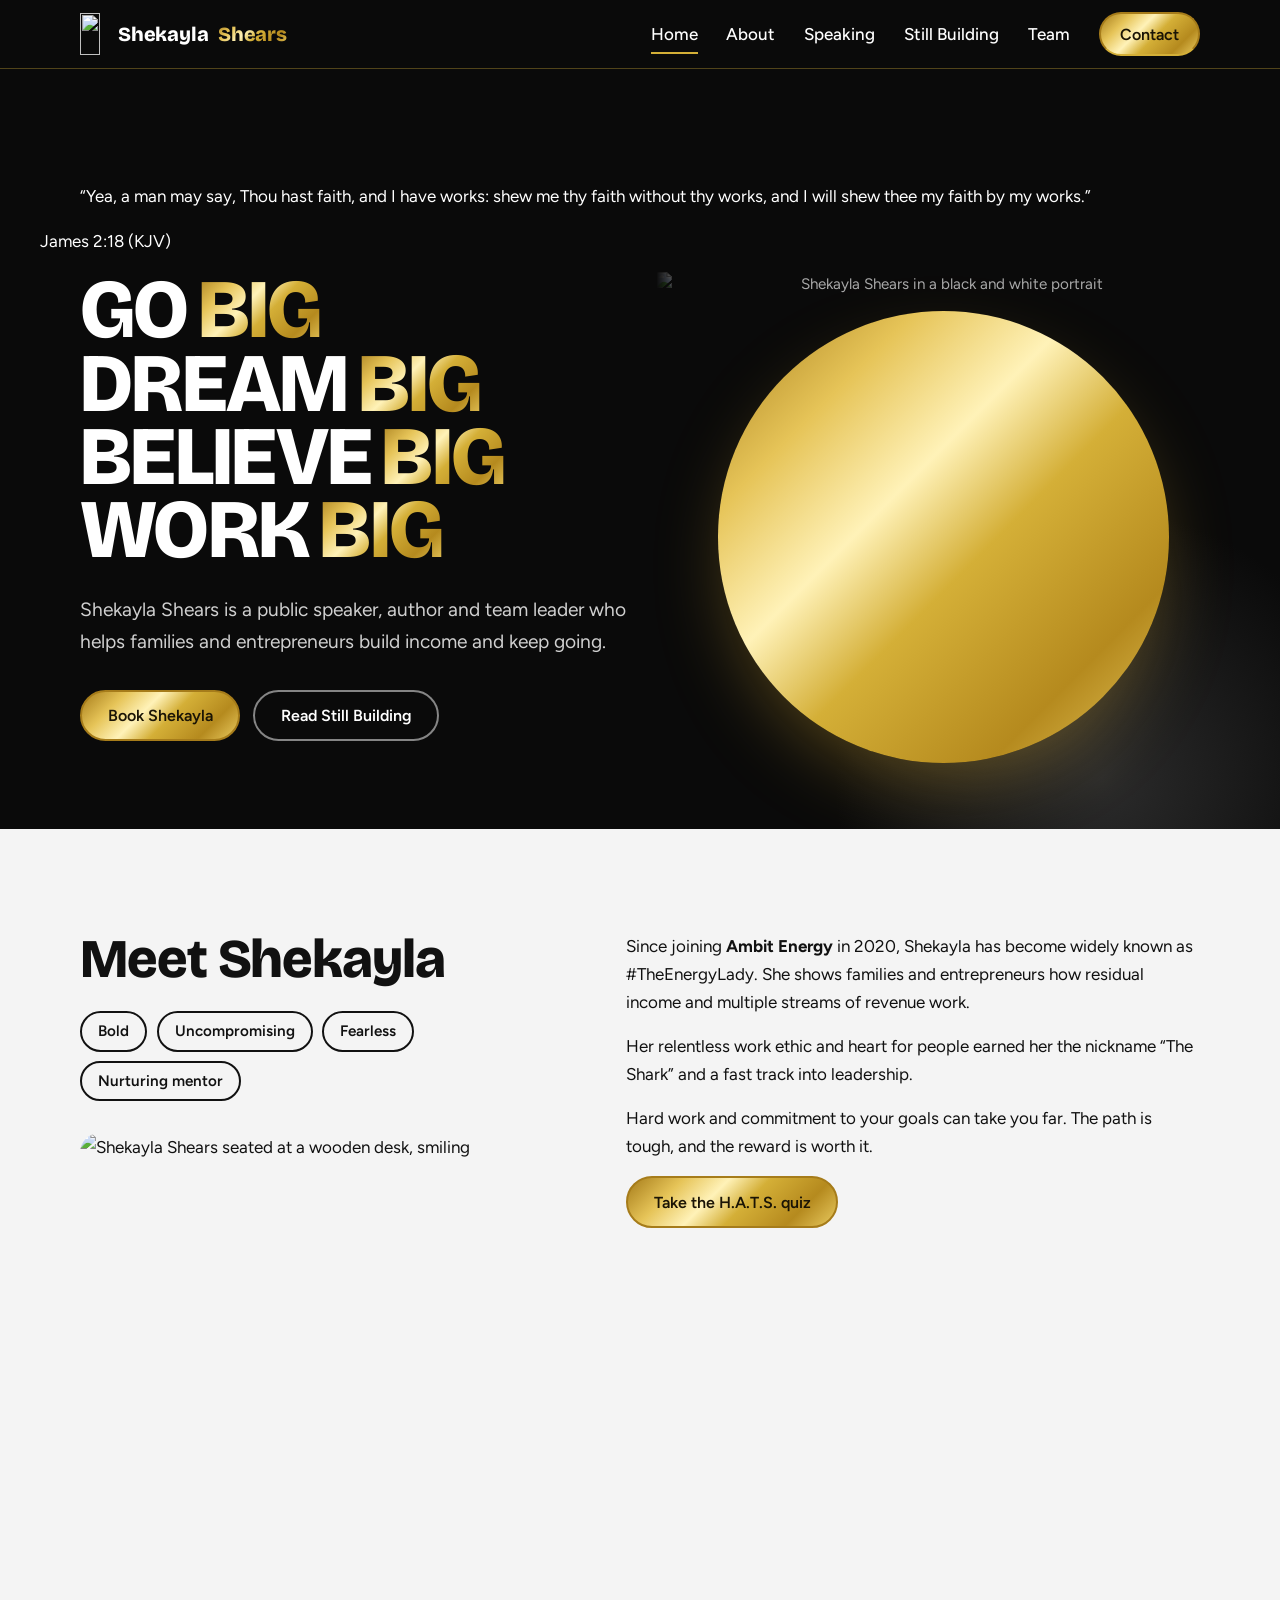
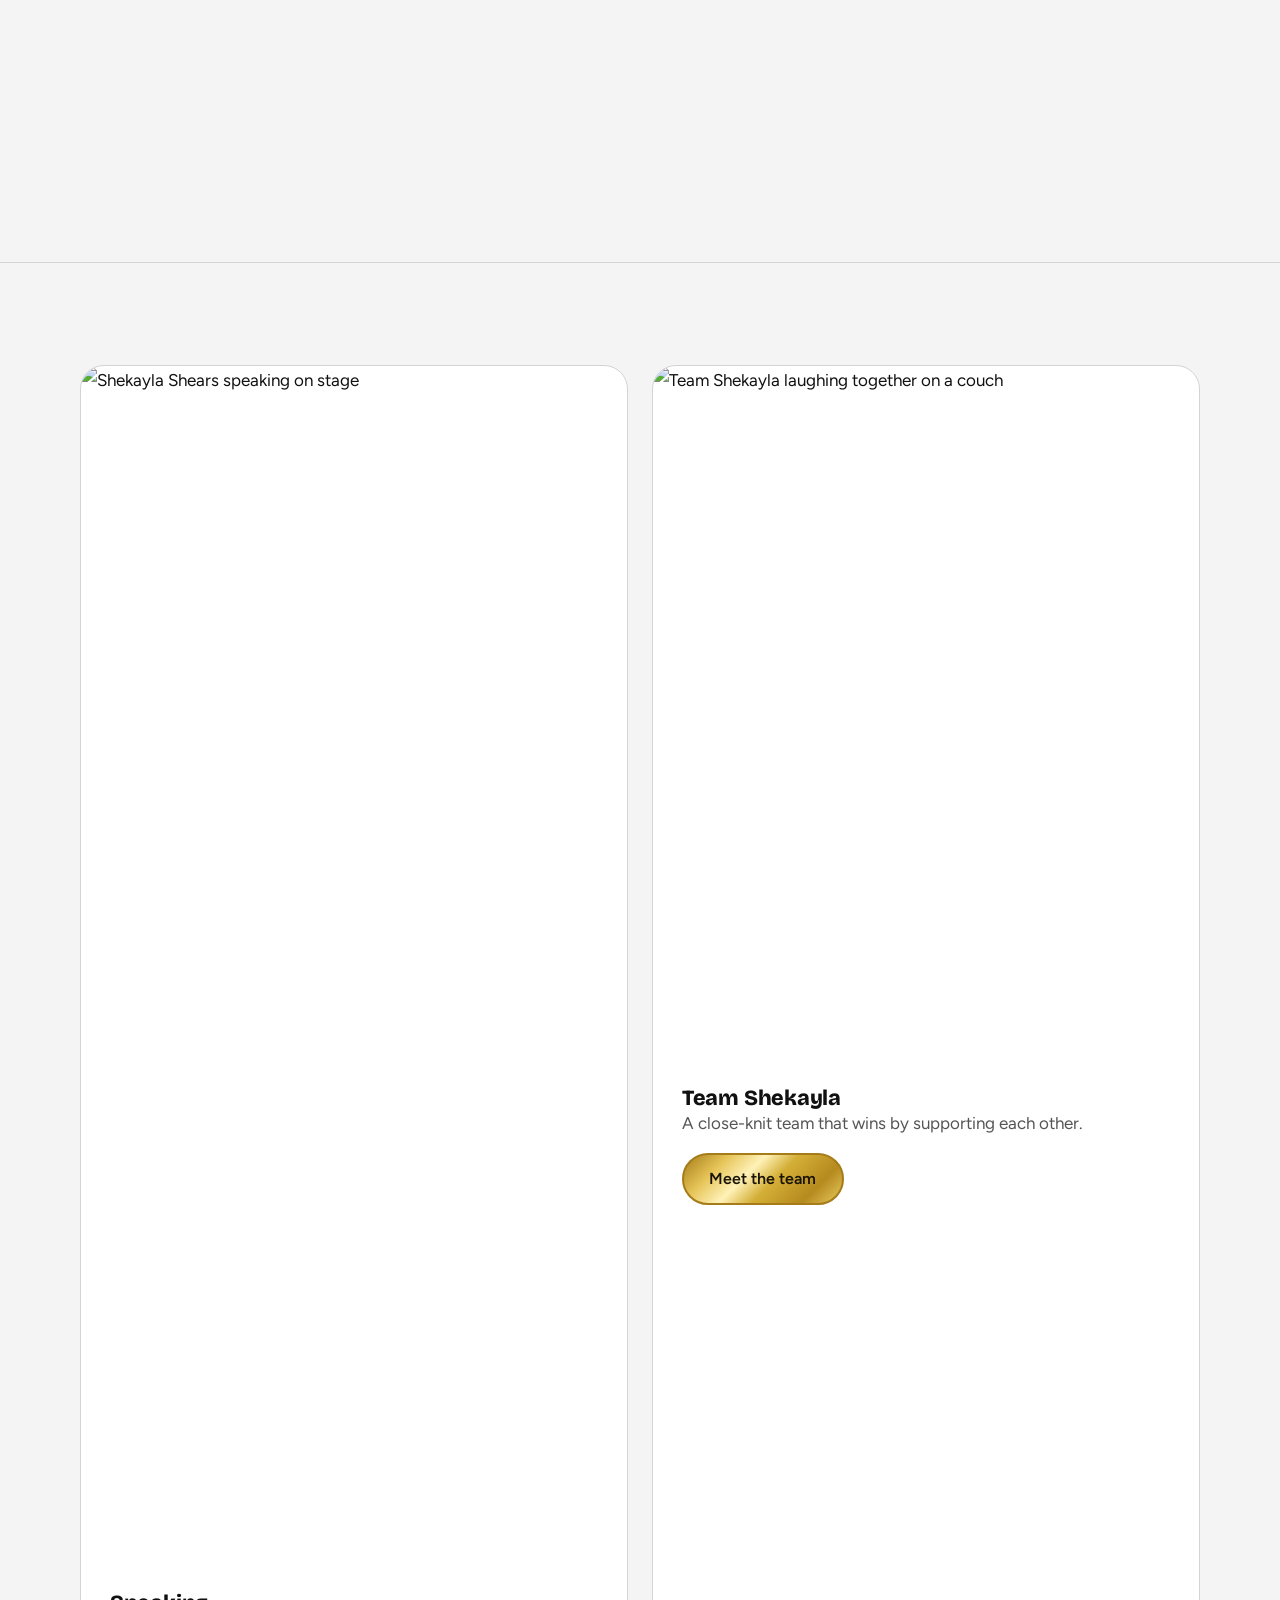
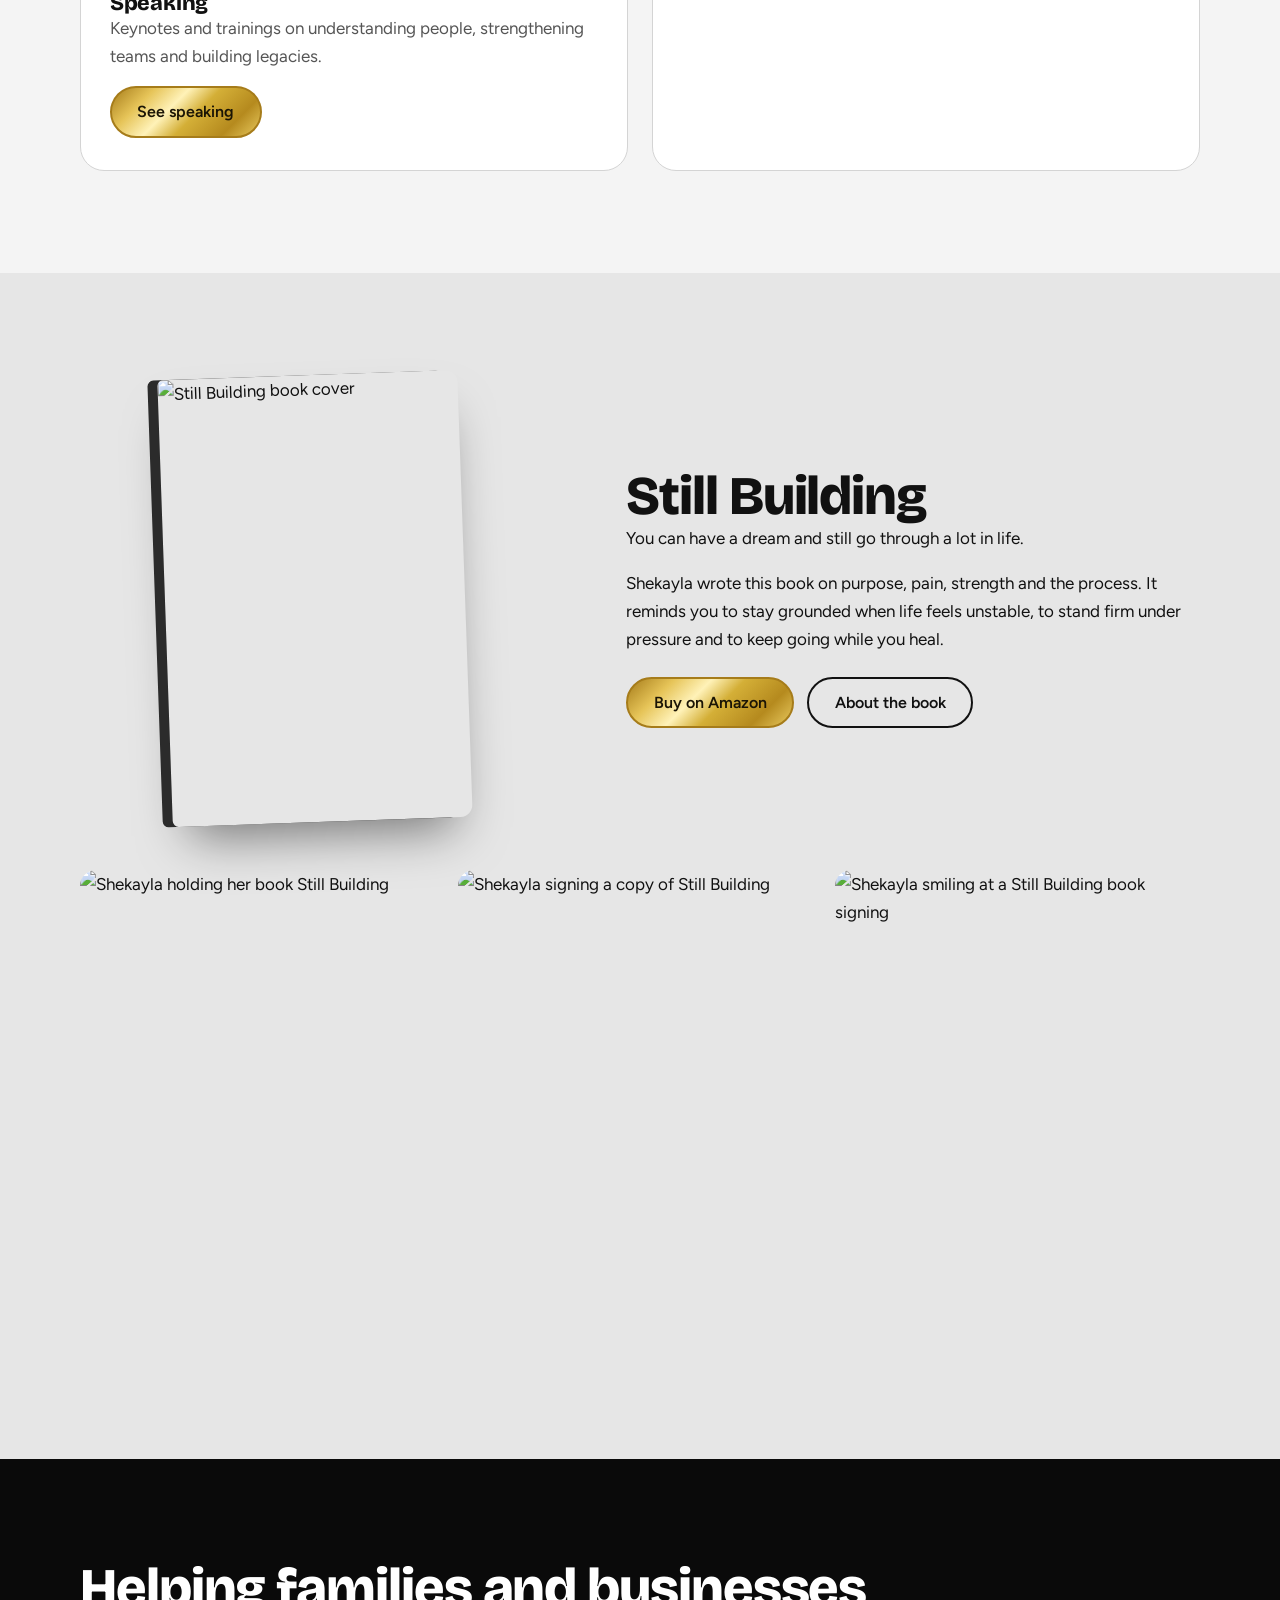
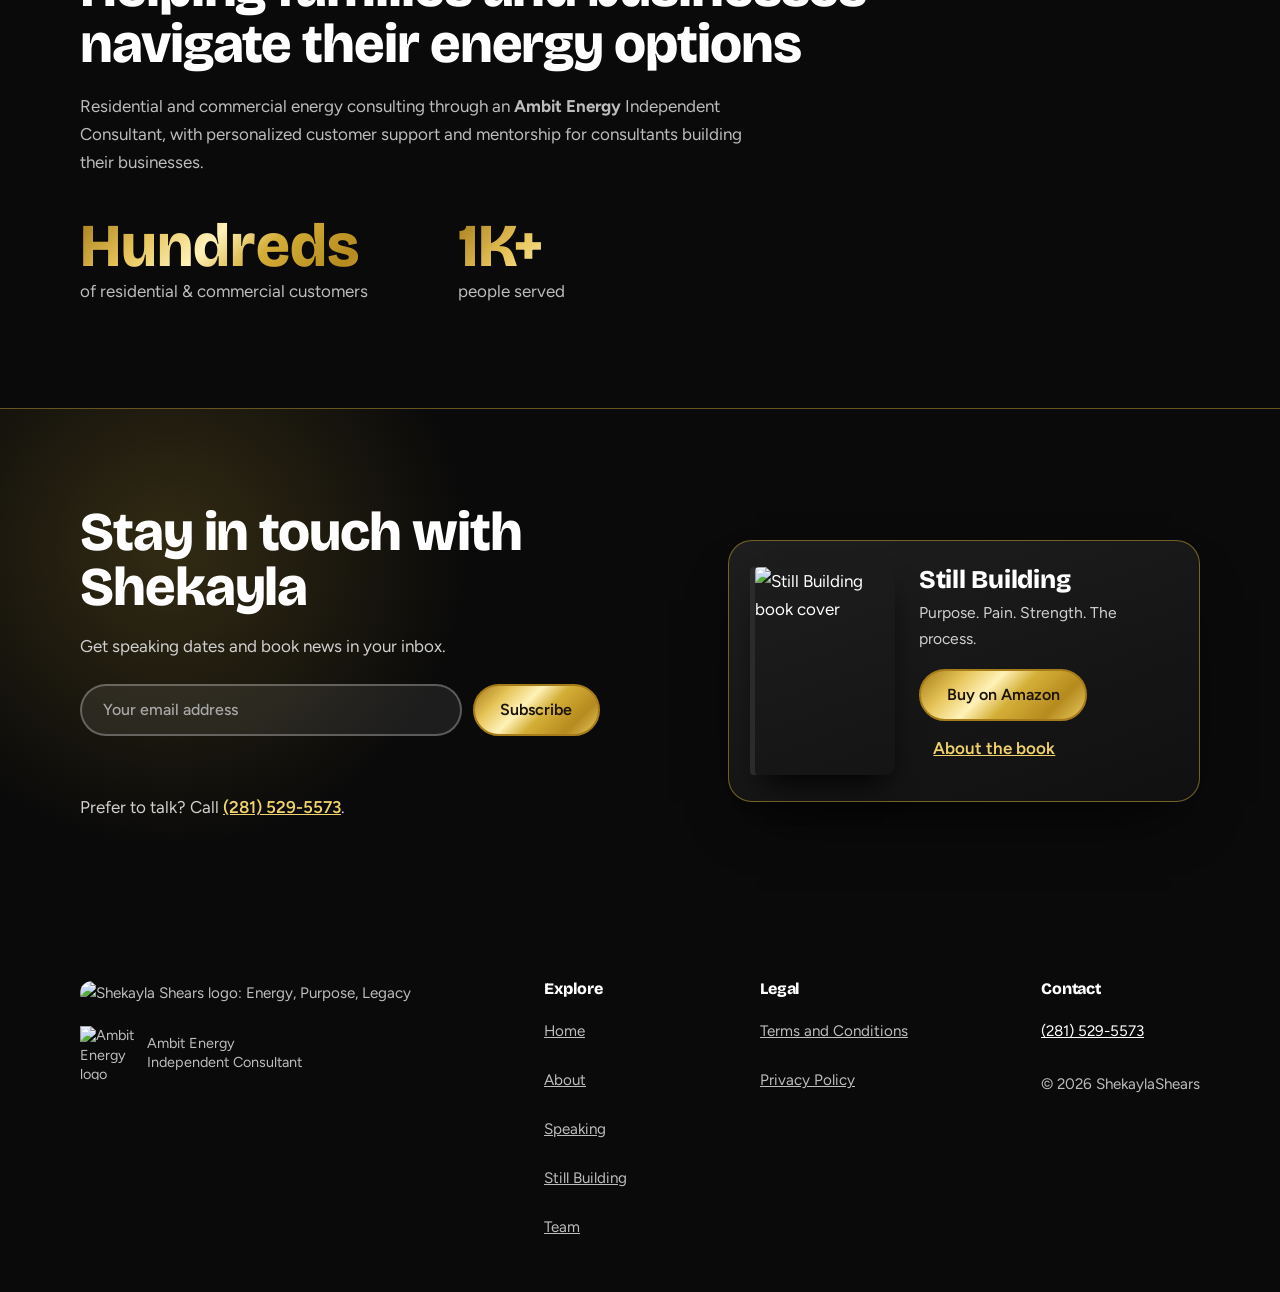
==== commit 48147457: "Update index.html" ====
--- a/index.html
+++ b/index.html
@@ -1,3 +1 @@
-<!doctype html><html><head><meta charset=utf8><meta name=viewport content="width=device-width,initial-scale=1,viewport-fit=cover"><style>:root{color-scheme:light;box-sizing:border-box;padding-top:env(safe-area-inset-top,0px);padding-bottom:env(safe-area-inset-bottom,0px)}html{scroll-padding-top:env(safe-area-inset-top,0px)}body{margin:0;padding:0;font:14px -apple-system,BlinkMacSystemFont,sans-serif;background:#fff;color:#000}img{max-width:100%}[hidden]:not([hidden=until-found i]){display:none!important}</style></head><body>
-<!DOCTYPE html><html lang="en"><head><meta charset="utf-8"><meta name="viewport" content="width=device-width, initial-scale=1, viewport-fit=cover"><title>Shekayla Shears</title><link rel="stylesheet" href="https://fonts.googleapis.com/css2?family=Bricolage+Grotesque:opsz,wght@12..96,500;12..96,800&family=Figtree:wght@400;500;600&display=swap"><link rel="stylesheet" href="style.css"></head><body><a class="skip" href="#main">Skip to content</a><header><div class="wrap bar"><a class="logo" href="index.html"><img class="mono" src="img/mono.webp" width="160" height="237" alt="" aria-hidden="true" decoding="async">Shekayla<span>Shears</span></a><button class="burger" aria-label="Open menu" aria-expanded="false" aria-controls="nav"><span></span><span></span></button><nav id="nav" aria-label="Main"><ul><li><a href="index.html" aria-current="page">Home</a></li><li><a href="about.html">About</a></li><li><a href="speaking.html">Speaking</a></li><li><a href="book.html">Still Building</a></li><li><a href="team.html">Team</a></li><li><a class="btn" href="#contact">Contact</a></li></ul></nav></div></header><main id="main"><div class="hero" id="top"><div class="wrap"><div><h1 aria-label="Go big. Dream big. Believe big. Work big."><span aria-hidden="true">Go<b>Big</b></span><span aria-hidden="true">Dream<b>Big</b></span><span aria-hidden="true">Believe<b>Big</b></span><span aria-hidden="true">Work<b>Big</b></span></h1><p class="lead">Shekayla Shears is a public speaker, author and team leader who helps families and entrepreneurs build income and keep going.</p><div class="cta"><a class="btn" href="speaking.html#book-event">Book Shekayla</a><a class="btn ghost" href="book.html">Read Still Building</a></div></div><div class="portrait"><img src="img/hero.webp" width="900" height="873" alt="Shekayla Shears in a black and white portrait" decoding="async"></div></div></div><section id="about"><div class="wrap split"><div><h2>Meet Shekayla</h2><ul class="tags"><li>Bold</li><li>Uncompromising</li><li>Fearless</li><li>Nurturing mentor</li></ul><img class="ph" src="img/about.jpg" width="900" height="1350" alt="Shekayla Shears seated at a wooden desk, smiling" loading="lazy" decoding="async"></div><div><p>Since joining <strong>Ambit Energy</strong> in 2020, Shekayla has become widely known as #TheEnergyLady. She shows families and entrepreneurs how residual income and multiple streams of revenue work.</p><p>Her relentless work ethic and heart for people earned her the nickname “The Shark” and a fast track into leadership.</p><p>Hard work and commitment to your goals can take you far. The path is tough, and the reward is worth it.</p><a class="btn" href="about.html#hats">Take the H.A.T.S. quiz</a></div></div></section><section style="border-top:1px solid var(--line)"><div class="wrap teasers"><article class="teaser"><img src="img/stage.jpg" width="800" height="1200" alt="Shekayla Shears speaking on stage" loading="lazy" decoding="async"><div><h3>Speaking</h3><p>Keynotes and trainings on understanding people, strengthening teams and building legacies.</p><a class="btn" href="speaking.html">See speaking</a></div></article><article class="teaser"><img src="img/g1.jpg" width="1100" height="695" alt="Team Shekayla laughing together on a couch" loading="lazy" decoding="async"><div><h3>Team Shekayla</h3><p>A close-knit team that wins by supporting each other.</p><a class="btn" href="team.html#meet">Meet the team</a></div></article></div></section><section class="book" id="book"><div class="wrap split"><img class="bookimg" src="img/cover.jpg" width="640" height="953" alt="Still Building book cover" loading="lazy" decoding="async"><div><h2>Still Building</h2><p>You can have a dream and still go through a lot in life.</p><p>Shekayla wrote this book on purpose, pain, strength and the process. It reminds you to stay grounded when life feels unstable, to stand firm under pressure and to keep going while you heal.</p><div class="rbtns"><a class="btn" href="https://www.amazon.com/dp/B0GKQGZSC4" target="_blank" rel="noopener">Buy on Amazon<span class="vh"> (opens Amazon in a new tab)</span></a><a class="btn dark" href="book.html">About the book</a></div></div></div><div class="wrap strip"><img src="img/b1.jpg" width="700" height="1050" alt="Shekayla holding her book Still Building" loading="lazy" decoding="async"><img src="img/b2.jpg" width="700" height="1050" alt="Shekayla signing a copy of Still Building" loading="lazy" decoding="async"><img src="img/b3.jpg" width="700" height="1244" alt="Shekayla smiling at a Still Building book signing" loading="lazy" decoding="async"></div></section><section class="stats"><div class="wrap"><h2>Helping families and businesses navigate their energy options</h2><p class="sdesc">Residential and commercial energy consulting through an <strong>Ambit Energy</strong> Independent Consultant, with personalized customer support and mentorship for consultants building their businesses.</p><ul><li><strong>Hundreds</strong><span>of residential &amp; commercial customers</span></li><li><strong>1K+</strong><span>people served</span></li></ul></div></section><section class="touch" id="contact"><div class="wrap tgrid"><div><h2>Stay in touch with Shekayla</h2><p style="margin-top:1rem">Get speaking dates and book news in your inbox.</p><form id="f" class="nl" novalidate><label class="vh" for="em">Email address</label><input id="em" type="email" placeholder="Your email address" autocomplete="email" required><button class="btn" type="submit">Subscribe</button><p class="msg" id="m" role="status" aria-live="polite"></p></form><p class="call">Prefer to talk? Call <a href="tel:+12815295573">(281) 529-5573</a>.</p></div><aside class="bcard" aria-label="Still Building book"><img src="img/cover.jpg" width="640" height="953" alt="Still Building book cover" loading="lazy" decoding="async"><div><h3>Still Building</h3><p>Purpose. Pain. Strength. The process.</p><a class="btn" href="https://www.amazon.com/dp/B0GKQGZSC4" target="_blank" rel="noopener">Buy on Amazon<span class="vh"> (opens Amazon in a new tab)</span></a><a class="more" href="book.html">About the book</a></div></aside></div></section></main><footer><div class="wrap"><div><img class="flogo" src="img/logo.jpg" width="360" height="360" alt="Shekayla Shears logo: Energy, Purpose, Legacy" loading="lazy" decoding="async"><div class="ambit"><img class="alogo" src="img/ambit.webp" width="200" height="199" alt="Ambit Energy logo" loading="lazy" decoding="async"><span>Ambit Energy<br>Independent Consultant</span></div></div><div><h3>Explore</h3><ul><li><a href="index.html">Home</a></li><li><a href="about.html">About</a></li><li><a href="speaking.html">Speaking</a></li><li><a href="book.html">Still Building</a></li><li><a href="team.html">Team</a></li></ul></div><div><h3>Legal</h3><ul><li><a href="#">Terms and Conditions</a></li><li><a href="#">Privacy Policy</a></li></ul></div><div><h3>Contact</h3><p><a href="tel:+12815295573">(281) 529-5573</a></p><p>© 2026 ShekaylaShears</p></div></div></footer><script src="script.js"></script></body></html>
-</body></html>+<!DOCTYPE html><html lang="en"><head><meta charset="utf-8"><meta name="viewport" content="width=device-width, initial-scale=1, viewport-fit=cover"><title>Shekayla Shears</title><link rel="stylesheet" href="https://fonts.googleapis.com/css2?family=Bricolage+Grotesque:opsz,wght@12..96,500;12..96,800&family=Figtree:wght@400;500;600&display=swap"><link rel="stylesheet" href="style.css"></head><body><a class="skip" href="#main">Skip to content</a><header><div class="wrap bar"><a class="logo" href="index.html"><img class="mono" src="img/mono.webp" width="160" height="237" alt="" aria-hidden="true" decoding="async">Shekayla<span>Shears</span></a><button class="burger" aria-label="Open menu" aria-expanded="false" aria-controls="nav"><span></span><span></span></button><nav id="nav" aria-label="Main"><ul><li><a href="index.html" aria-current="page">Home</a></li><li><a href="about.html">About</a></li><li><a href="speaking.html">Speaking</a></li><li><a href="book.html">Still Building</a></li><li><a href="team.html">Team</a></li><li><a class="btn" href="#contact">Contact</a></li></ul></nav></div></header><main id="main"><div class="hero" id="top"><figure class="verse"><blockquote>&ldquo;Yea, a man may say, Thou hast faith, and I have works: shew me thy faith without thy works, and I will shew thee my faith by my works.&rdquo;</blockquote><figcaption>James 2:18 (KJV)</figcaption></figure><div class="wrap"><div><h1 aria-label="Go big. Dream big. Believe big. Work big."><span aria-hidden="true">Go<b>Big</b></span><span aria-hidden="true">Dream<b>Big</b></span><span aria-hidden="true">Believe<b>Big</b></span><span aria-hidden="true">Work<b>Big</b></span></h1><p class="lead">Shekayla Shears is a public speaker, author and team leader who helps families and entrepreneurs build income and keep going.</p><div class="cta"><a class="btn" href="speaking.html#book-event">Book Shekayla</a><a class="btn ghost" href="book.html">Read Still Building</a></div></div><div class="portrait"><img src="img/hero.webp" width="900" height="873" alt="Shekayla Shears in a black and white portrait" decoding="async"></div></div></div><section id="about"><div class="wrap split"><div><h2>Meet Shekayla</h2><ul class="tags"><li>Bold</li><li>Uncompromising</li><li>Fearless</li><li>Nurturing mentor</li></ul><img class="ph" src="img/about.jpg" width="900" height="1350" alt="Shekayla Shears seated at a wooden desk, smiling" loading="lazy" decoding="async"></div><div><p>Since joining <strong>Ambit Energy</strong> in 2020, Shekayla has become widely known as #TheEnergyLady. She shows families and entrepreneurs how residual income and multiple streams of revenue work.</p><p>Her relentless work ethic and heart for people earned her the nickname “The Shark” and a fast track into leadership.</p><p>Hard work and commitment to your goals can take you far. The path is tough, and the reward is worth it.</p><a class="btn" href="about.html#hats">Take the H.A.T.S. quiz</a></div></div></section><section style="border-top:1px solid var(--line)"><div class="wrap teasers"><article class="teaser"><img src="img/stage.jpg" width="800" height="1200" alt="Shekayla Shears speaking on stage" loading="lazy" decoding="async"><div><h3>Speaking</h3><p>Keynotes and trainings on understanding people, strengthening teams and building legacies.</p><a class="btn" href="speaking.html">See speaking</a></div></article><article class="teaser"><img src="img/g1.jpg" width="1100" height="695" alt="Team Shekayla laughing together on a couch" loading="lazy" decoding="async"><div><h3>Team Shekayla</h3><p>A close-knit team that wins by supporting each other.</p><a class="btn" href="team.html#meet">Meet the team</a></div></article></div></section><section class="book" id="book"><div class="wrap split"><img class="bookimg" src="img/cover.jpg" width="640" height="953" alt="Still Building book cover" loading="lazy" decoding="async"><div><h2>Still Building</h2><p>You can have a dream and still go through a lot in life.</p><p>Shekayla wrote this book on purpose, pain, strength and the process. It reminds you to stay grounded when life feels unstable, to stand firm under pressure and to keep going while you heal.</p><div class="rbtns"><a class="btn" href="https://www.amazon.com/dp/B0GKQGZSC4" target="_blank" rel="noopener">Buy on Amazon<span class="vh"> (opens Amazon in a new tab)</span></a><a class="btn dark" href="book.html">About the book</a></div></div></div><div class="wrap strip"><img src="img/b1.jpg" width="700" height="1050" alt="Shekayla holding her book Still Building" loading="lazy" decoding="async"><img src="img/b2.jpg" width="700" height="1050" alt="Shekayla signing a copy of Still Building" loading="lazy" decoding="async"><img src="img/b3.jpg" width="700" height="1244" alt="Shekayla smiling at a Still Building book signing" loading="lazy" decoding="async"></div></section><section class="stats"><div class="wrap"><h2>Helping families and businesses navigate their energy options</h2><p class="sdesc">Residential and commercial energy consulting through an <strong>Ambit Energy</strong> Independent Consultant, with personalized customer support and mentorship for consultants building their businesses.</p><ul><li><strong>Hundreds</strong><span>of residential &amp; commercial customers</span></li><li><strong>1K+</strong><span>people served</span></li></ul></div></section><section class="touch" id="contact"><div class="wrap tgrid"><div><h2>Stay in touch with Shekayla</h2><p style="margin-top:1rem">Get speaking dates and book news in your inbox.</p><form id="f" class="nl" novalidate><label class="vh" for="em">Email address</label><input id="em" type="email" placeholder="Your email address" autocomplete="email" required><button class="btn" type="submit">Subscribe</button><p class="msg" id="m" role="status" aria-live="polite"></p></form><p class="call">Prefer to talk? Call <a href="tel:+12815295573">(281) 529-5573</a>.</p></div><aside class="bcard" aria-label="Still Building book"><img src="img/cover.jpg" width="640" height="953" alt="Still Building book cover" loading="lazy" decoding="async"><div><h3>Still Building</h3><p>Purpose. Pain. Strength. The process.</p><a class="btn" href="https://www.amazon.com/dp/B0GKQGZSC4" target="_blank" rel="noopener">Buy on Amazon<span class="vh"> (opens Amazon in a new tab)</span></a><a class="more" href="book.html">About the book</a></div></aside></div></section></main><footer><div class="wrap"><div><img class="flogo" src="img/logo.jpg" width="360" height="360" alt="Shekayla Shears logo: Energy, Purpose, Legacy" loading="lazy" decoding="async"><div class="ambit"><img class="alogo" src="img/ambit.webp" width="200" height="199" alt="Ambit Energy logo" loading="lazy" decoding="async"><span>Ambit Energy<br>Independent Consultant</span></div></div><div><h3>Explore</h3><ul><li><a href="index.html">Home</a></li><li><a href="about.html">About</a></li><li><a href="speaking.html">Speaking</a></li><li><a href="book.html">Still Building</a></li><li><a href="team.html">Team</a></li></ul></div><div><h3>Legal</h3><ul><li><a href="#">Terms and Conditions</a></li><li><a href="#">Privacy Policy</a></li></ul></div><div><h3>Contact</h3><p><a href="tel:+12815295573">(281) 529-5573</a></p><p>© 2026 ShekaylaShears</p></div></div></footer><script src="script.js"></script></body></html>
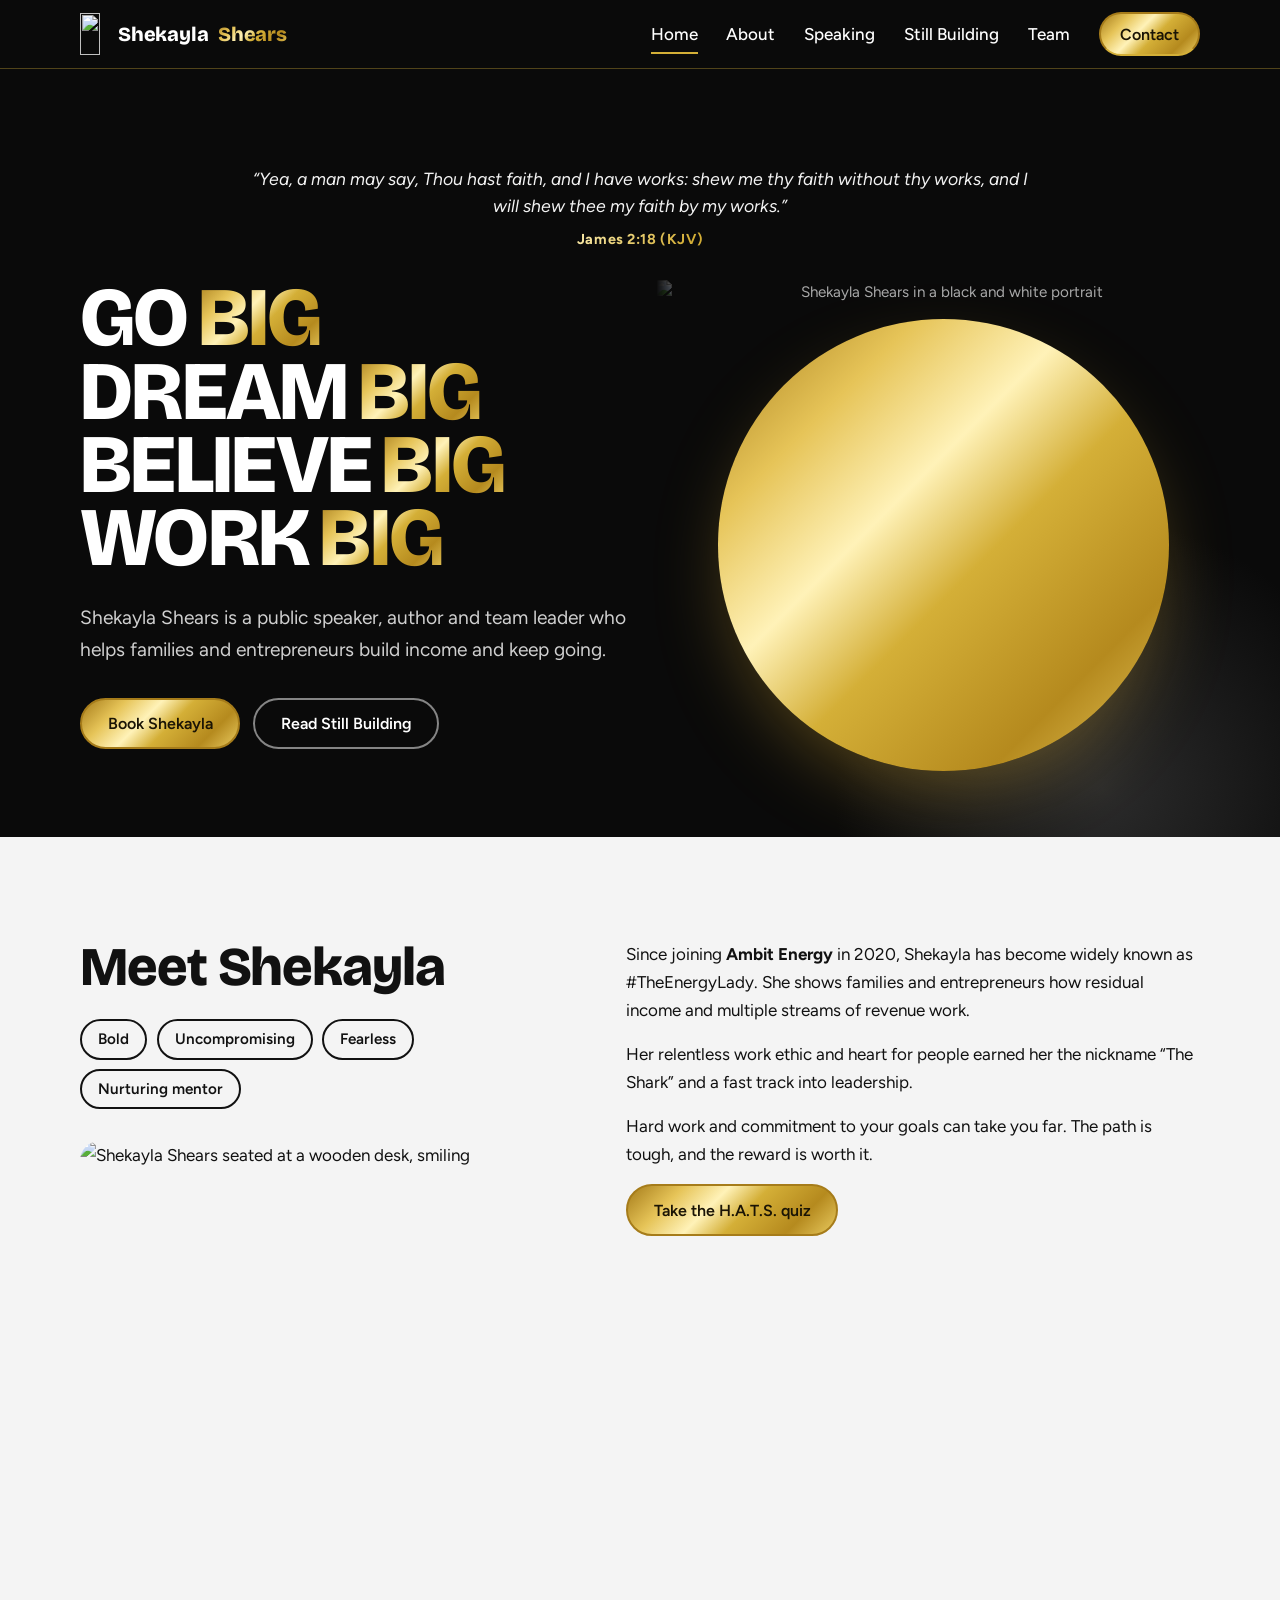
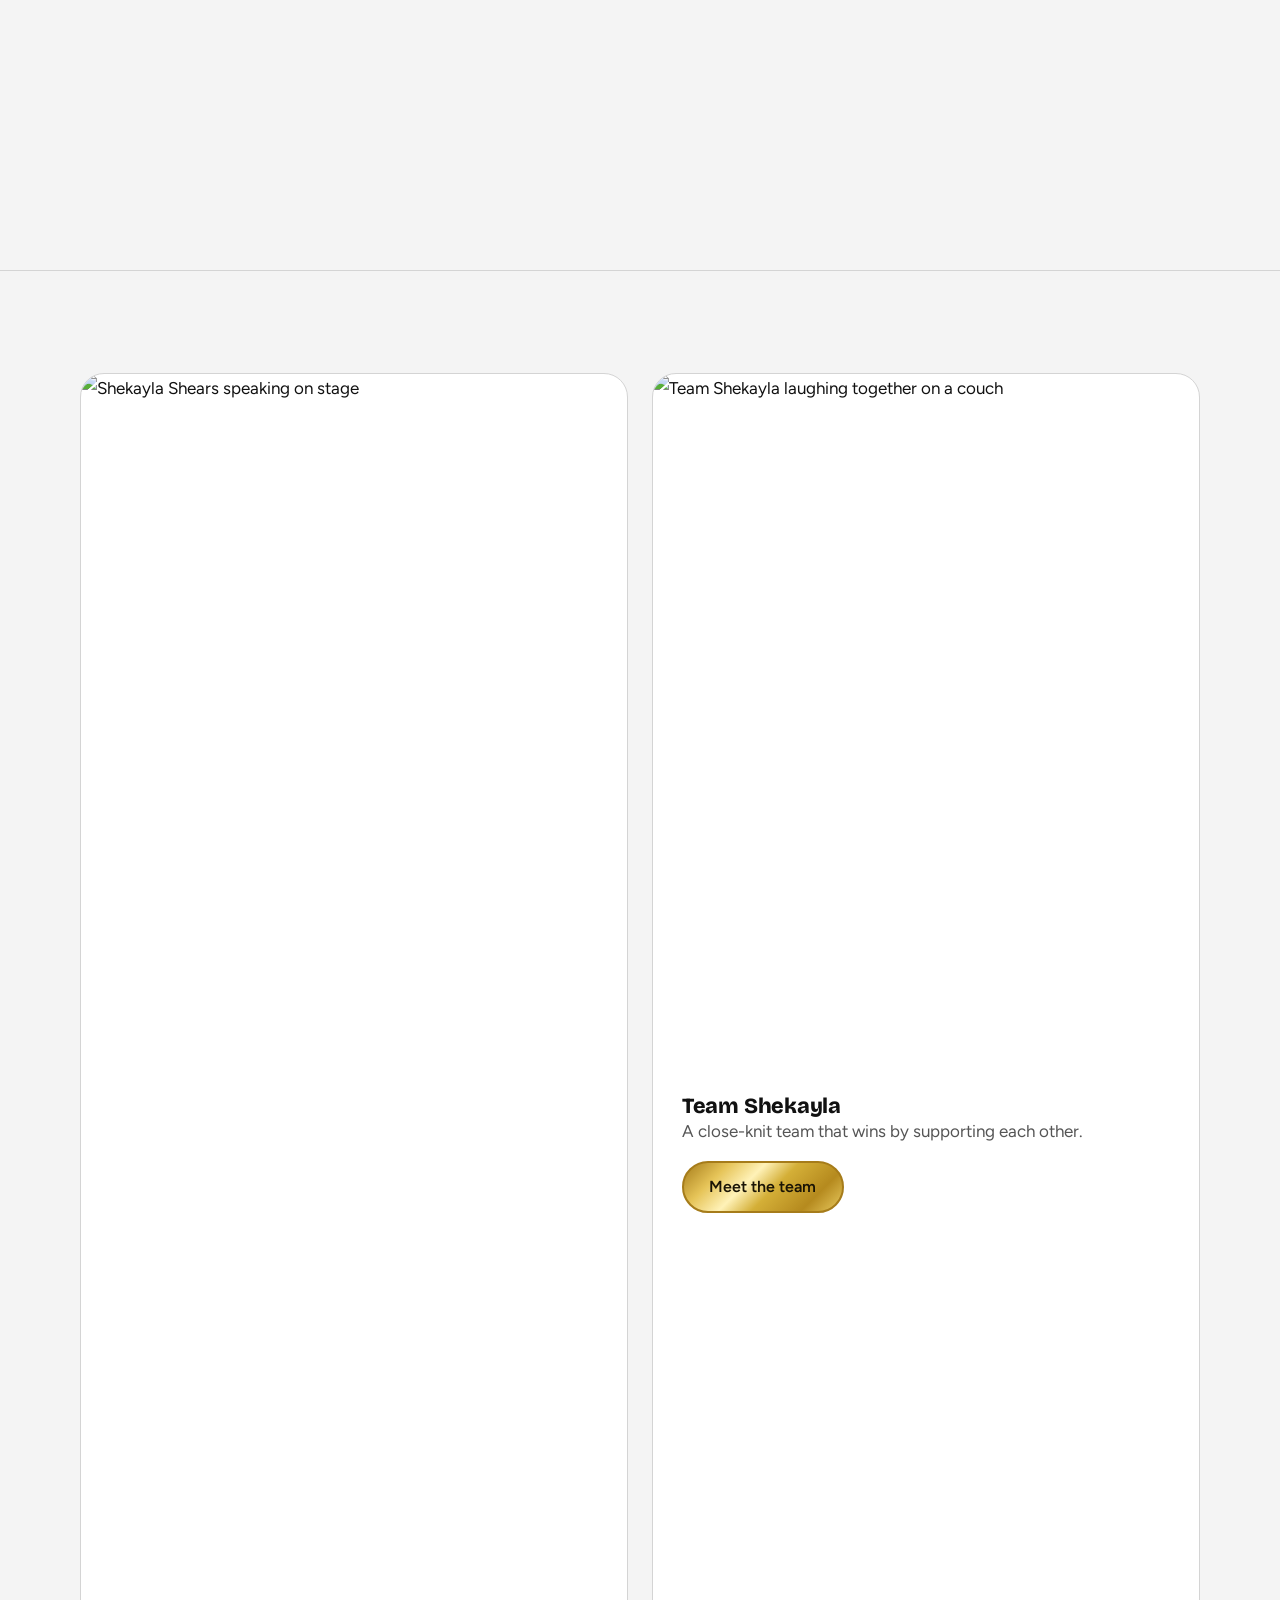
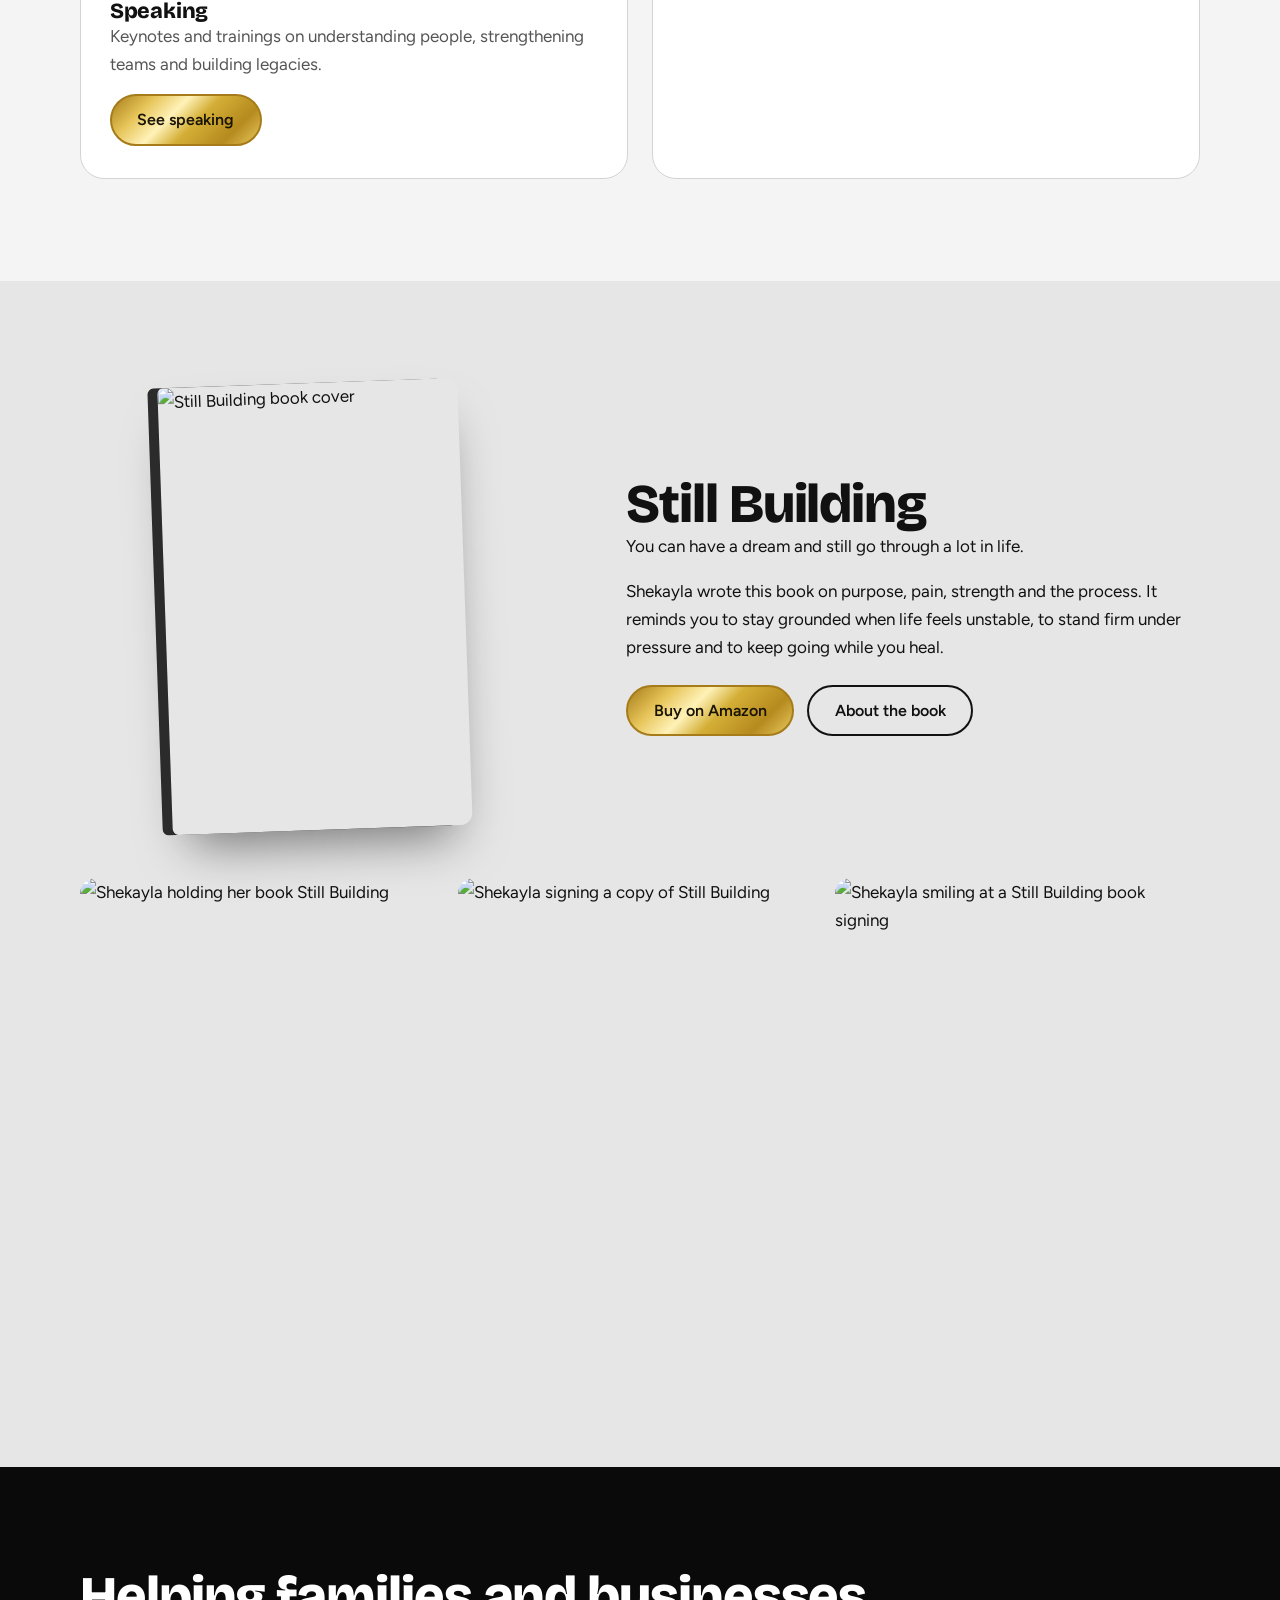
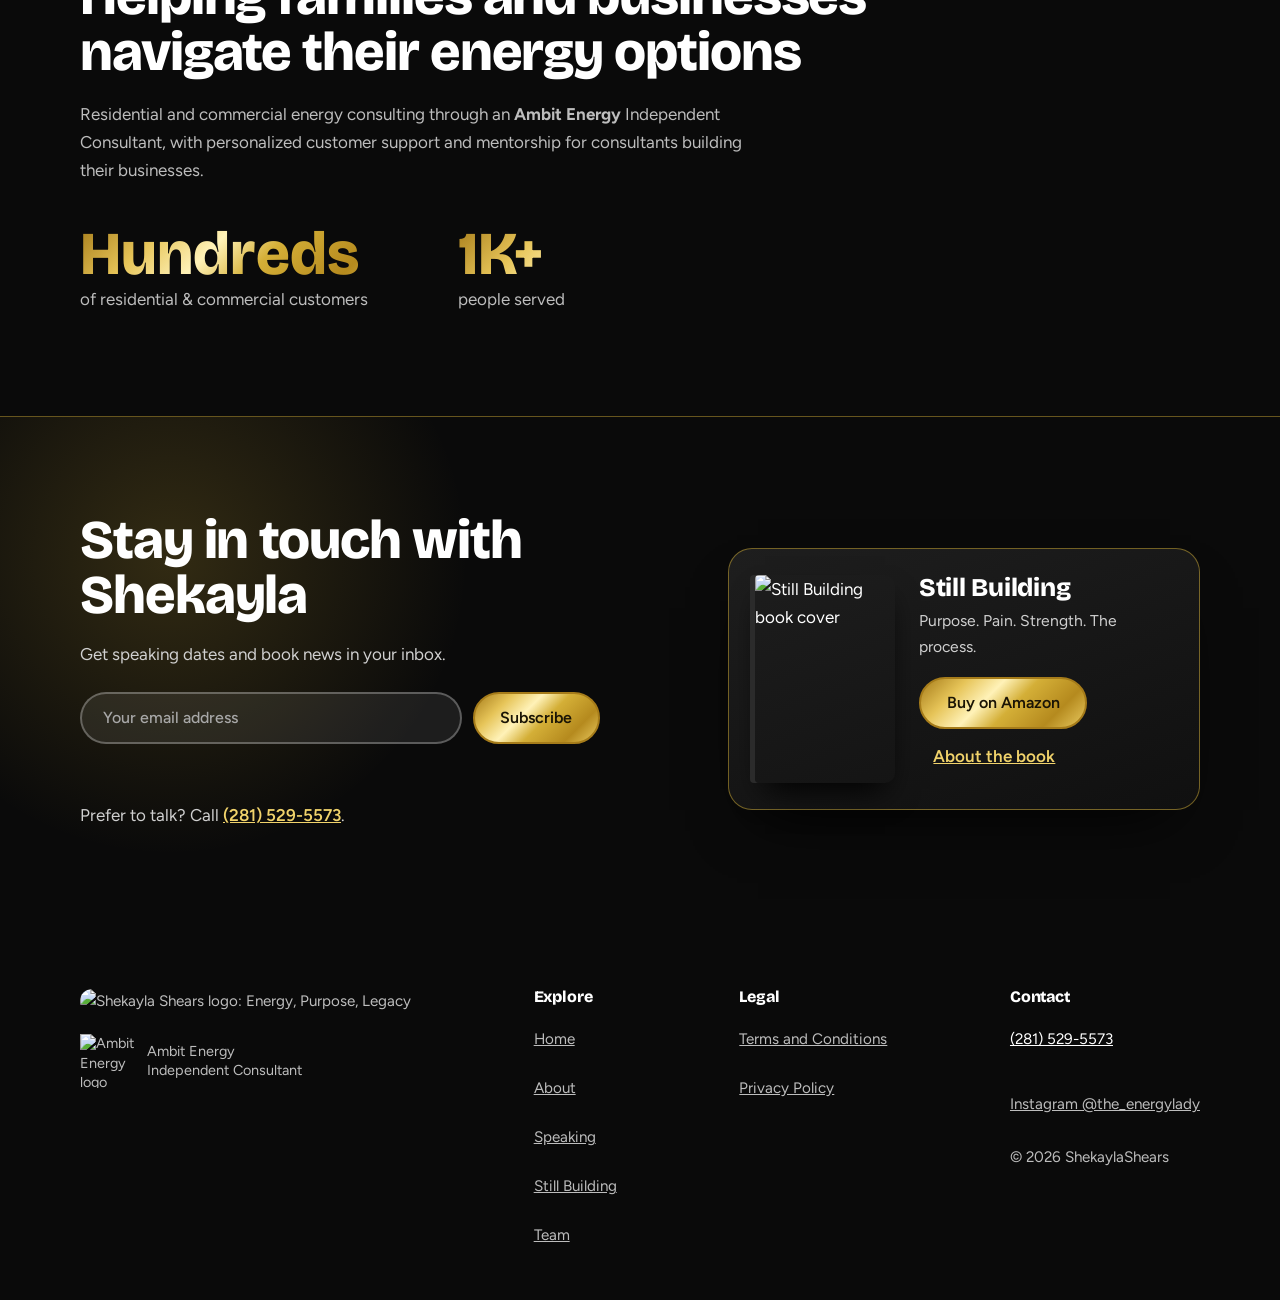
==== commit f8f826f2: "Update index.html" ====
--- a/index.html
+++ b/index.html
@@ -1 +1 @@
-<!DOCTYPE html><html lang="en"><head><meta charset="utf-8"><meta name="viewport" content="width=device-width, initial-scale=1, viewport-fit=cover"><title>Shekayla Shears</title><link rel="stylesheet" href="https://fonts.googleapis.com/css2?family=Bricolage+Grotesque:opsz,wght@12..96,500;12..96,800&family=Figtree:wght@400;500;600&display=swap"><link rel="stylesheet" href="style.css"></head><body><a class="skip" href="#main">Skip to content</a><header><div class="wrap bar"><a class="logo" href="index.html"><img class="mono" src="img/mono.webp" width="160" height="237" alt="" aria-hidden="true" decoding="async">Shekayla<span>Shears</span></a><button class="burger" aria-label="Open menu" aria-expanded="false" aria-controls="nav"><span></span><span></span></button><nav id="nav" aria-label="Main"><ul><li><a href="index.html" aria-current="page">Home</a></li><li><a href="about.html">About</a></li><li><a href="speaking.html">Speaking</a></li><li><a href="book.html">Still Building</a></li><li><a href="team.html">Team</a></li><li><a class="btn" href="#contact">Contact</a></li></ul></nav></div></header><main id="main"><div class="hero" id="top"><figure class="verse"><blockquote>&ldquo;Yea, a man may say, Thou hast faith, and I have works: shew me thy faith without thy works, and I will shew thee my faith by my works.&rdquo;</blockquote><figcaption>James 2:18 (KJV)</figcaption></figure><div class="wrap"><div><h1 aria-label="Go big. Dream big. Believe big. Work big."><span aria-hidden="true">Go<b>Big</b></span><span aria-hidden="true">Dream<b>Big</b></span><span aria-hidden="true">Believe<b>Big</b></span><span aria-hidden="true">Work<b>Big</b></span></h1><p class="lead">Shekayla Shears is a public speaker, author and team leader who helps families and entrepreneurs build income and keep going.</p><div class="cta"><a class="btn" href="speaking.html#book-event">Book Shekayla</a><a class="btn ghost" href="book.html">Read Still Building</a></div></div><div class="portrait"><img src="img/hero.webp" width="900" height="873" alt="Shekayla Shears in a black and white portrait" decoding="async"></div></div></div><section id="about"><div class="wrap split"><div><h2>Meet Shekayla</h2><ul class="tags"><li>Bold</li><li>Uncompromising</li><li>Fearless</li><li>Nurturing mentor</li></ul><img class="ph" src="img/about.jpg" width="900" height="1350" alt="Shekayla Shears seated at a wooden desk, smiling" loading="lazy" decoding="async"></div><div><p>Since joining <strong>Ambit Energy</strong> in 2020, Shekayla has become widely known as #TheEnergyLady. She shows families and entrepreneurs how residual income and multiple streams of revenue work.</p><p>Her relentless work ethic and heart for people earned her the nickname “The Shark” and a fast track into leadership.</p><p>Hard work and commitment to your goals can take you far. The path is tough, and the reward is worth it.</p><a class="btn" href="about.html#hats">Take the H.A.T.S. quiz</a></div></div></section><section style="border-top:1px solid var(--line)"><div class="wrap teasers"><article class="teaser"><img src="img/stage.jpg" width="800" height="1200" alt="Shekayla Shears speaking on stage" loading="lazy" decoding="async"><div><h3>Speaking</h3><p>Keynotes and trainings on understanding people, strengthening teams and building legacies.</p><a class="btn" href="speaking.html">See speaking</a></div></article><article class="teaser"><img src="img/g1.jpg" width="1100" height="695" alt="Team Shekayla laughing together on a couch" loading="lazy" decoding="async"><div><h3>Team Shekayla</h3><p>A close-knit team that wins by supporting each other.</p><a class="btn" href="team.html#meet">Meet the team</a></div></article></div></section><section class="book" id="book"><div class="wrap split"><img class="bookimg" src="img/cover.jpg" width="640" height="953" alt="Still Building book cover" loading="lazy" decoding="async"><div><h2>Still Building</h2><p>You can have a dream and still go through a lot in life.</p><p>Shekayla wrote this book on purpose, pain, strength and the process. It reminds you to stay grounded when life feels unstable, to stand firm under pressure and to keep going while you heal.</p><div class="rbtns"><a class="btn" href="https://www.amazon.com/dp/B0GKQGZSC4" target="_blank" rel="noopener">Buy on Amazon<span class="vh"> (opens Amazon in a new tab)</span></a><a class="btn dark" href="book.html">About the book</a></div></div></div><div class="wrap strip"><img src="img/b1.jpg" width="700" height="1050" alt="Shekayla holding her book Still Building" loading="lazy" decoding="async"><img src="img/b2.jpg" width="700" height="1050" alt="Shekayla signing a copy of Still Building" loading="lazy" decoding="async"><img src="img/b3.jpg" width="700" height="1244" alt="Shekayla smiling at a Still Building book signing" loading="lazy" decoding="async"></div></section><section class="stats"><div class="wrap"><h2>Helping families and businesses navigate their energy options</h2><p class="sdesc">Residential and commercial energy consulting through an <strong>Ambit Energy</strong> Independent Consultant, with personalized customer support and mentorship for consultants building their businesses.</p><ul><li><strong>Hundreds</strong><span>of residential &amp; commercial customers</span></li><li><strong>1K+</strong><span>people served</span></li></ul></div></section><section class="touch" id="contact"><div class="wrap tgrid"><div><h2>Stay in touch with Shekayla</h2><p style="margin-top:1rem">Get speaking dates and book news in your inbox.</p><form id="f" class="nl" novalidate><label class="vh" for="em">Email address</label><input id="em" type="email" placeholder="Your email address" autocomplete="email" required><button class="btn" type="submit">Subscribe</button><p class="msg" id="m" role="status" aria-live="polite"></p></form><p class="call">Prefer to talk? Call <a href="tel:+12815295573">(281) 529-5573</a>.</p></div><aside class="bcard" aria-label="Still Building book"><img src="img/cover.jpg" width="640" height="953" alt="Still Building book cover" loading="lazy" decoding="async"><div><h3>Still Building</h3><p>Purpose. Pain. Strength. The process.</p><a class="btn" href="https://www.amazon.com/dp/B0GKQGZSC4" target="_blank" rel="noopener">Buy on Amazon<span class="vh"> (opens Amazon in a new tab)</span></a><a class="more" href="book.html">About the book</a></div></aside></div></section></main><footer><div class="wrap"><div><img class="flogo" src="img/logo.jpg" width="360" height="360" alt="Shekayla Shears logo: Energy, Purpose, Legacy" loading="lazy" decoding="async"><div class="ambit"><img class="alogo" src="img/ambit.webp" width="200" height="199" alt="Ambit Energy logo" loading="lazy" decoding="async"><span>Ambit Energy<br>Independent Consultant</span></div></div><div><h3>Explore</h3><ul><li><a href="index.html">Home</a></li><li><a href="about.html">About</a></li><li><a href="speaking.html">Speaking</a></li><li><a href="book.html">Still Building</a></li><li><a href="team.html">Team</a></li></ul></div><div><h3>Legal</h3><ul><li><a href="#">Terms and Conditions</a></li><li><a href="#">Privacy Policy</a></li></ul></div><div><h3>Contact</h3><p><a href="tel:+12815295573">(281) 529-5573</a></p><p>© 2026 ShekaylaShears</p></div></div></footer><script src="script.js"></script></body></html>
+<!DOCTYPE html><html lang="en"><head><meta charset="utf-8"><meta name="viewport" content="width=device-width, initial-scale=1, viewport-fit=cover"><title>Shekayla Shears</title><link rel="stylesheet" href="https://fonts.googleapis.com/css2?family=Bricolage+Grotesque:opsz,wght@12..96,500;12..96,800&family=Figtree:wght@400;500;600&display=swap"><link rel="stylesheet" href="style.css"></head><body><a class="skip" href="#main">Skip to content</a><header><div class="wrap bar"><a class="logo" href="index.html"><img class="mono" src="img/mono.webp" width="160" height="237" alt="" aria-hidden="true" decoding="async">Shekayla<span>Shears</span></a><button class="burger" aria-label="Open menu" aria-expanded="false" aria-controls="nav"><span></span><span></span></button><nav id="nav" aria-label="Main"><ul><li><a href="index.html" aria-current="page">Home</a></li><li><a href="about.html">About</a></li><li><a href="speaking.html">Speaking</a></li><li><a href="book.html">Still Building</a></li><li><a href="team.html">Team</a></li><li><a class="btn" href="#contact">Contact</a></li></ul></nav></div></header><main id="main"><div class="hero" id="top"><figure class="verse"><blockquote>&ldquo;Yea, a man may say, Thou hast faith, and I have works: shew me thy faith without thy works, and I will shew thee my faith by my works.&rdquo;</blockquote><figcaption>James 2:18 (KJV)</figcaption></figure><div class="wrap"><div><h1 aria-label="Go big. Dream big. Believe big. Work big."><span aria-hidden="true">Go<b>Big</b></span><span aria-hidden="true">Dream<b>Big</b></span><span aria-hidden="true">Believe<b>Big</b></span><span aria-hidden="true">Work<b>Big</b></span></h1><p class="lead">Shekayla Shears is a public speaker, author and team leader who helps families and entrepreneurs build income and keep going.</p><div class="cta"><a class="btn" href="speaking.html#book-event">Book Shekayla</a><a class="btn ghost" href="book.html">Read Still Building</a></div></div><div class="portrait"><img src="img/hero.webp" width="900" height="873" alt="Shekayla Shears in a black and white portrait" decoding="async"></div></div></div><section id="about"><div class="wrap split"><div><h2>Meet Shekayla</h2><ul class="tags"><li>Bold</li><li>Uncompromising</li><li>Fearless</li><li>Nurturing mentor</li></ul><img class="ph" src="img/about.jpg" width="900" height="1350" alt="Shekayla Shears seated at a wooden desk, smiling" loading="lazy" decoding="async"></div><div><p>Since joining <strong>Ambit Energy</strong> in 2020, Shekayla has become widely known as #TheEnergyLady. She shows families and entrepreneurs how residual income and multiple streams of revenue work.</p><p>Her relentless work ethic and heart for people earned her the nickname “The Shark” and a fast track into leadership.</p><p>Hard work and commitment to your goals can take you far. The path is tough, and the reward is worth it.</p><a class="btn" href="about.html#hats">Take the H.A.T.S. quiz</a></div></div></section><section style="border-top:1px solid var(--line)"><div class="wrap teasers"><article class="teaser"><img src="img/stage.jpg" width="800" height="1200" alt="Shekayla Shears speaking on stage" loading="lazy" decoding="async"><div><h3>Speaking</h3><p>Keynotes and trainings on understanding people, strengthening teams and building legacies.</p><a class="btn" href="speaking.html">See speaking</a></div></article><article class="teaser"><img src="img/g1.jpg" width="1100" height="695" alt="Team Shekayla laughing together on a couch" loading="lazy" decoding="async"><div><h3>Team Shekayla</h3><p>A close-knit team that wins by supporting each other.</p><a class="btn" href="team.html#meet">Meet the team</a></div></article></div></section><section class="book" id="book"><div class="wrap split"><img class="bookimg" src="img/cover.jpg" width="640" height="953" alt="Still Building book cover" loading="lazy" decoding="async"><div><h2>Still Building</h2><p>You can have a dream and still go through a lot in life.</p><p>Shekayla wrote this book on purpose, pain, strength and the process. It reminds you to stay grounded when life feels unstable, to stand firm under pressure and to keep going while you heal.</p><div class="rbtns"><a class="btn" href="https://www.amazon.com/dp/B0GKQGZSC4" target="_blank" rel="noopener">Buy on Amazon<span class="vh"> (opens Amazon in a new tab)</span></a><a class="btn dark" href="book.html">About the book</a></div></div></div><div class="wrap strip"><img src="img/b1.jpg" width="700" height="1050" alt="Shekayla holding her book Still Building" loading="lazy" decoding="async"><img src="img/b2.jpg" width="700" height="1050" alt="Shekayla signing a copy of Still Building" loading="lazy" decoding="async"><img src="img/b3.jpg" width="700" height="1244" alt="Shekayla smiling at a Still Building book signing" loading="lazy" decoding="async"></div></section><section class="stats"><div class="wrap"><h2>Helping families and businesses navigate their energy options</h2><p class="sdesc">Residential and commercial energy consulting through an <strong>Ambit Energy</strong> Independent Consultant, with personalized customer support and mentorship for consultants building their businesses.</p><ul><li><strong>Hundreds</strong><span>of residential &amp; commercial customers</span></li><li><strong>1K+</strong><span>people served</span></li></ul></div></section><section class="touch" id="contact"><div class="wrap tgrid"><div><h2>Stay in touch with Shekayla</h2><p style="margin-top:1rem">Get speaking dates and book news in your inbox.</p><form id="f" class="nl" novalidate><label class="vh" for="em">Email address</label><input id="em" type="email" placeholder="Your email address" autocomplete="email" required><button class="btn" type="submit">Subscribe</button><p class="msg" id="m" role="status" aria-live="polite"></p></form><p class="call">Prefer to talk? Call <a href="tel:+12815295573">(281) 529-5573</a>.</p></div><aside class="bcard" aria-label="Still Building book"><img src="img/cover.jpg" width="640" height="953" alt="Still Building book cover" loading="lazy" decoding="async"><div><h3>Still Building</h3><p>Purpose. Pain. Strength. The process.</p><a class="btn" href="https://www.amazon.com/dp/B0GKQGZSC4" target="_blank" rel="noopener">Buy on Amazon<span class="vh"> (opens Amazon in a new tab)</span></a><a class="more" href="book.html">About the book</a></div></aside></div></section></main><footer><div class="wrap"><div><img class="flogo" src="img/logo.jpg" width="360" height="360" alt="Shekayla Shears logo: Energy, Purpose, Legacy" loading="lazy" decoding="async"><div class="ambit"><img class="alogo" src="img/ambit.webp" width="200" height="199" alt="Ambit Energy logo" loading="lazy" decoding="async"><span>Ambit Energy<br>Independent Consultant</span></div></div><div><h3>Explore</h3><ul><li><a href="index.html">Home</a></li><li><a href="about.html">About</a></li><li><a href="speaking.html">Speaking</a></li><li><a href="book.html">Still Building</a></li><li><a href="team.html">Team</a></li></ul></div><div><h3>Legal</h3><ul><li><a href="#">Terms and Conditions</a></li><li><a href="#">Privacy Policy</a></li></ul></div><div><h3>Contact</h3><p><a href="tel:+12815295573">(281) 529-5573</a></p><p><a href="https://www.instagram.com/the_energylady" target="_blank" rel="noopener">Instagram @the_energylady<span class="vh"> (opens in a new tab)</span></a></p><p>© 2026 ShekaylaShears</p></div></div></footer><script src="script.js"></script></body></html>
--- a/style.css
+++ b/style.css
@@ -253,3 +253,8 @@
 .mcard:nth-child(3)>div{align-self:center;padding:2rem clamp(1.4rem,4vw,3rem)}
 .mcard:nth-child(3) h3{font-size:1.7rem}
 @media (max-width:760px){.mpair{grid-template-columns:1fr}.mcard:nth-child(3){display:block}.mcard:nth-child(3) .mph{aspect-ratio:4/5;height:auto}.mcard:nth-child(3)>div{padding:1.4rem 1.6rem 1.8rem}.mcard:nth-child(3) h3{font-size:1.35rem}}
+
+.verse{margin:0 auto;padding:0 1.2rem 1.8rem;max-width:52rem;text-align:center}
+.verse blockquote{margin:0;color:#F2F2F2;font-style:italic;font-size:1.1rem;line-height:1.55}
+.verse figcaption{margin-top:.5rem;font-weight:700;font-size:.9rem;letter-spacing:.04em;background:var(--gg);-webkit-background-clip:text;background-clip:text;color:transparent;-webkit-text-fill-color:transparent}
+@media (max-width:600px){.verse{padding-bottom:1.4rem}.verse blockquote{font-size:.95rem}}
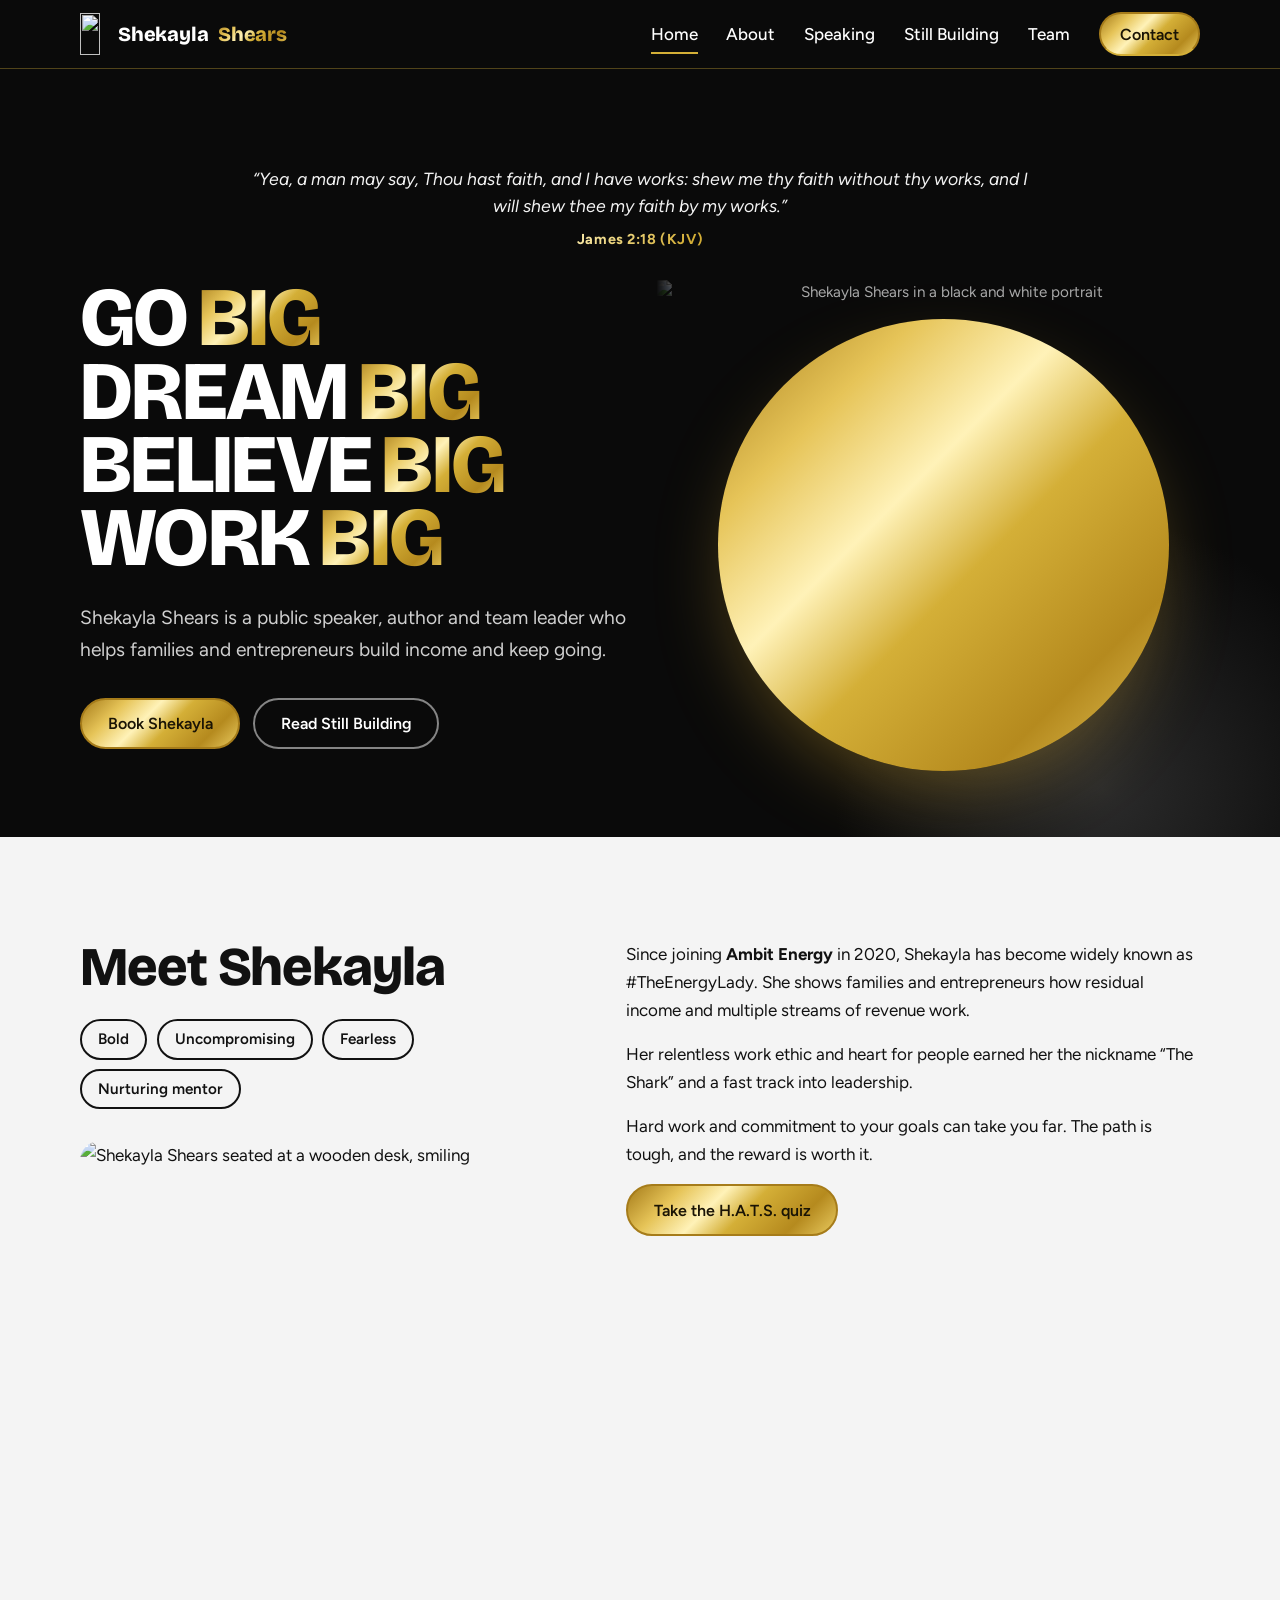
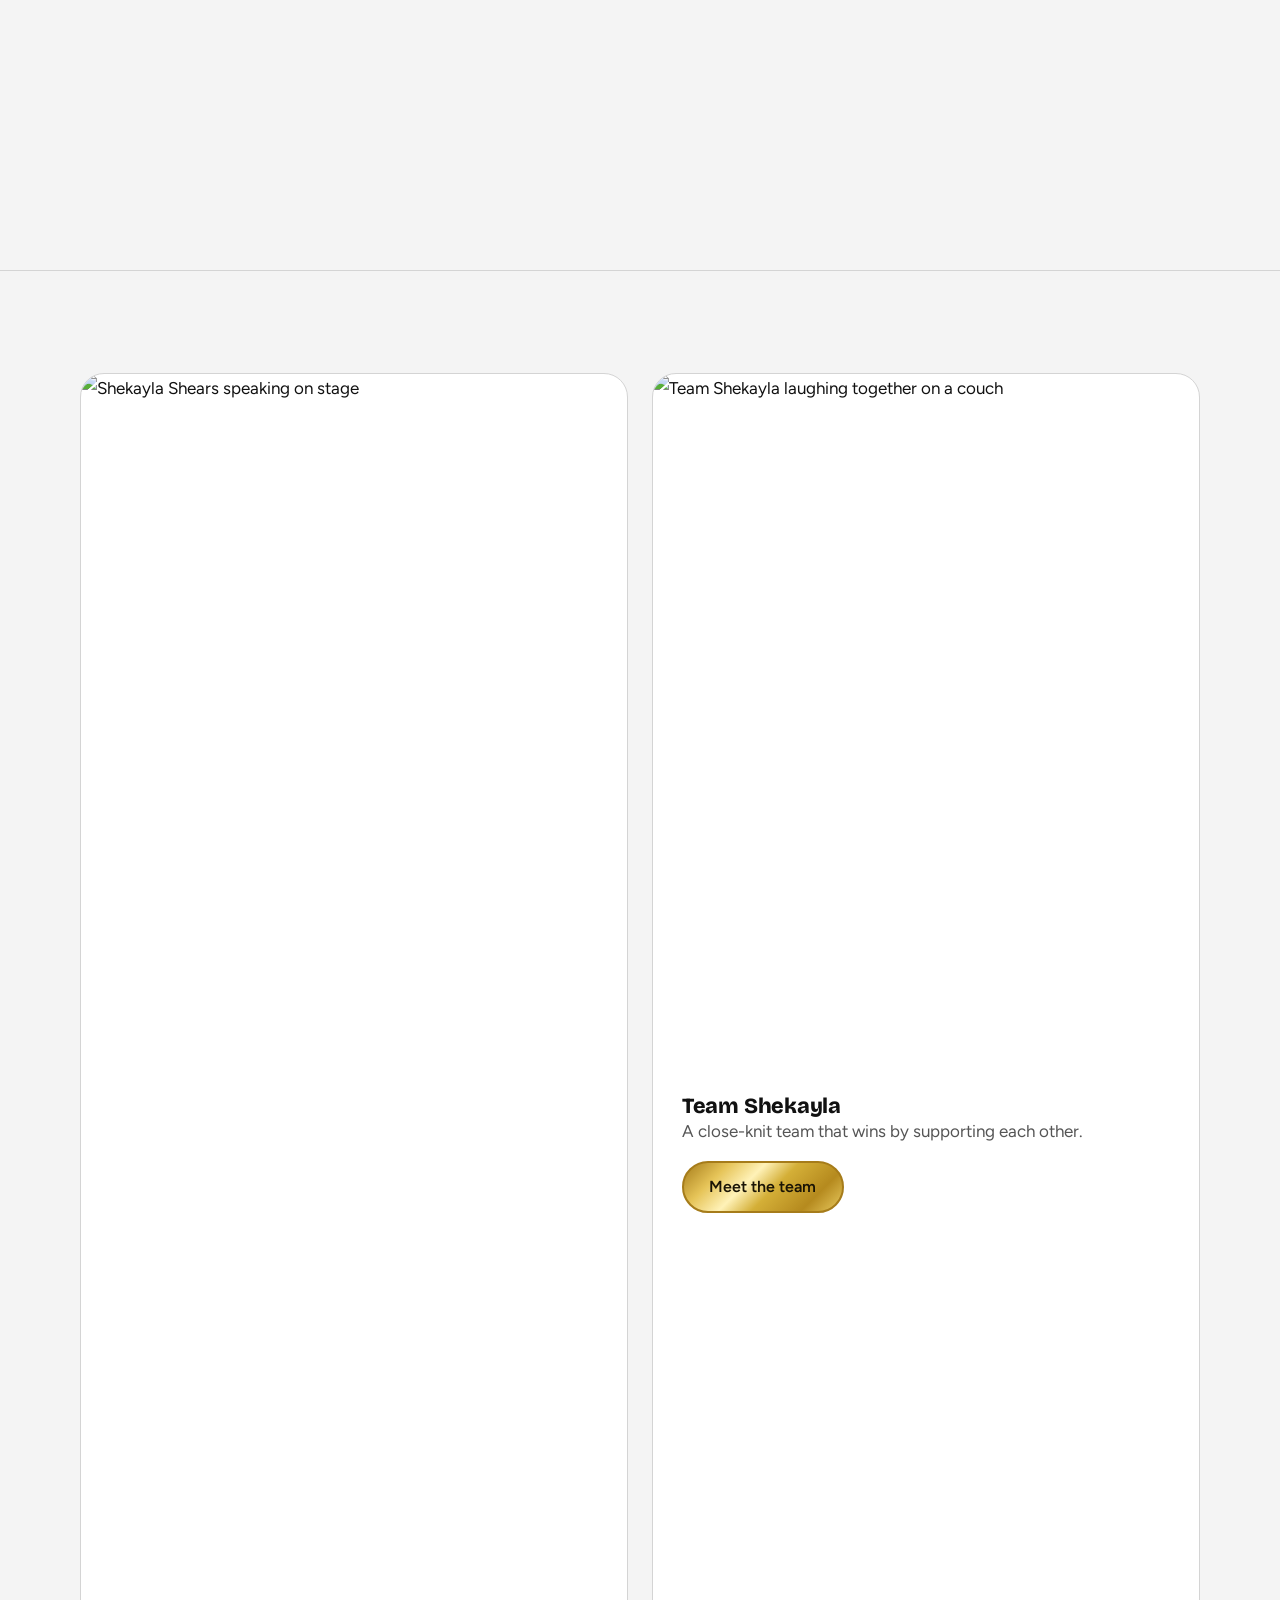
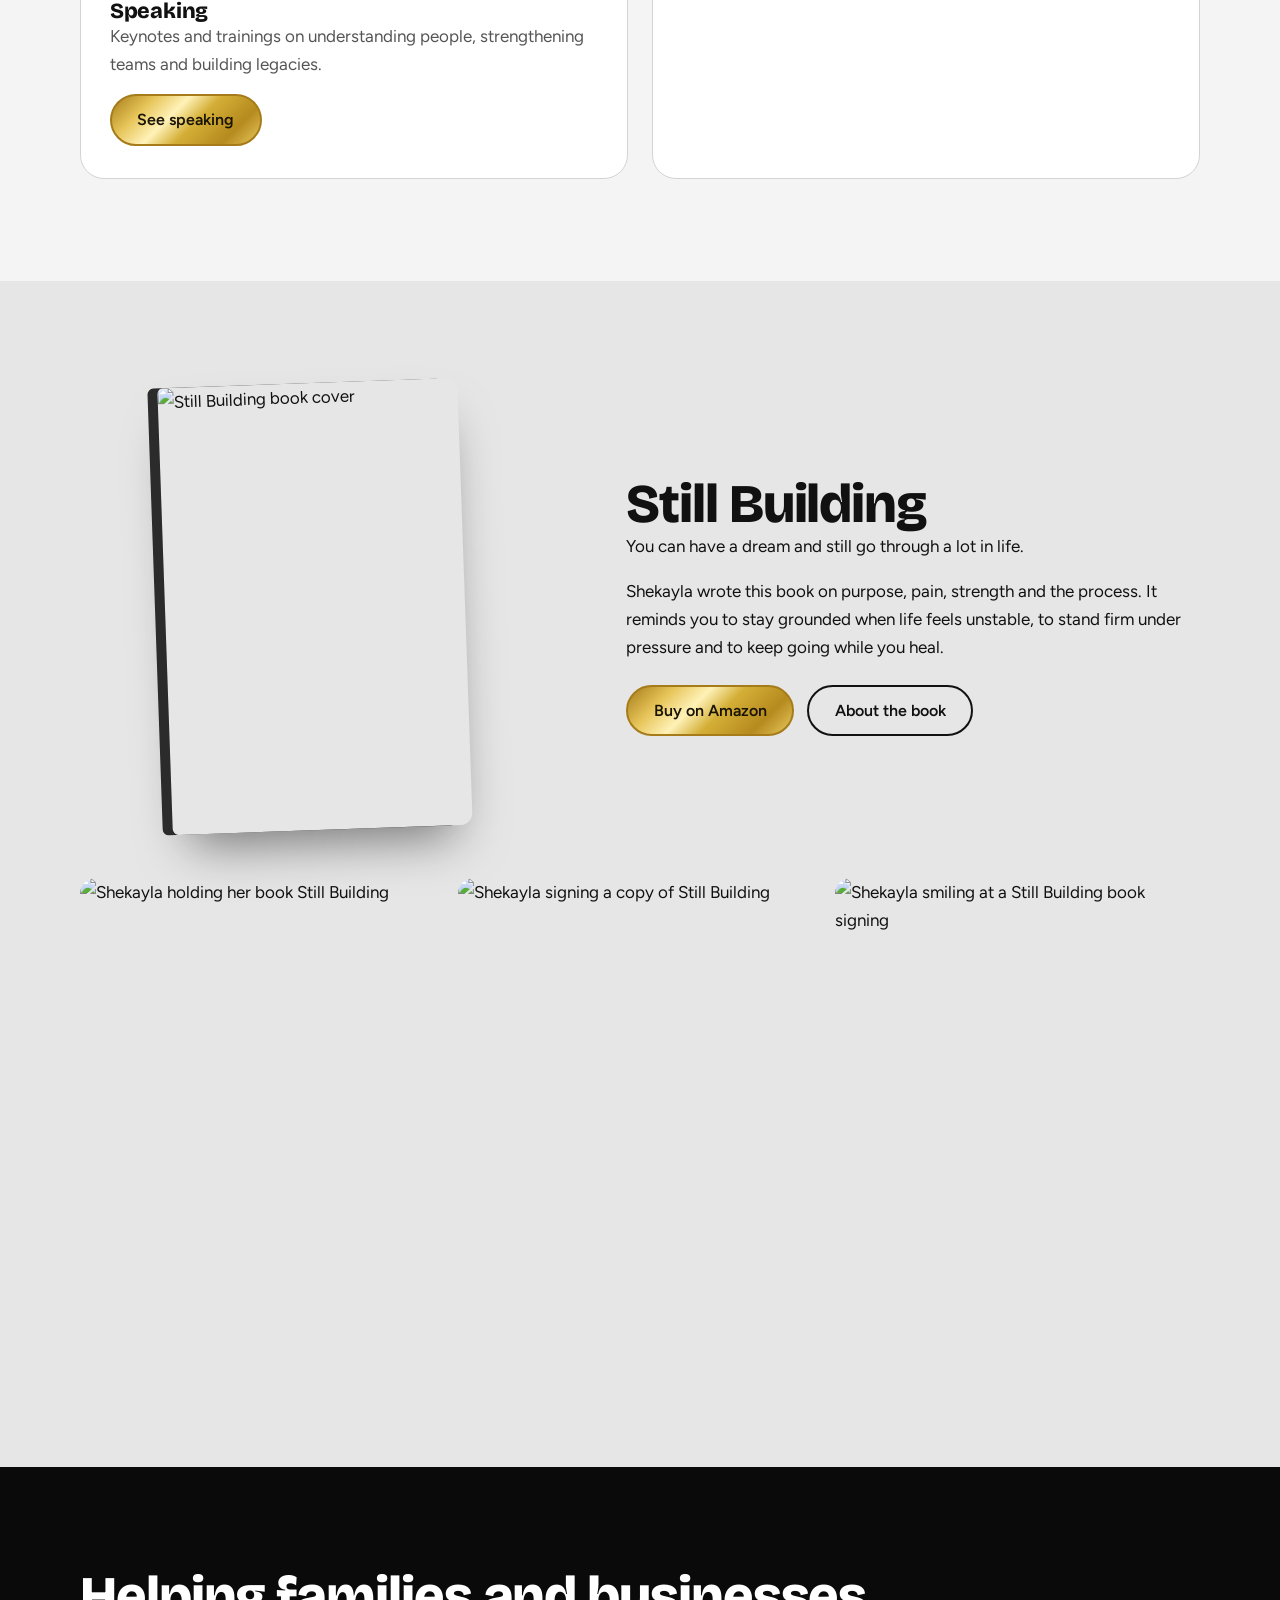
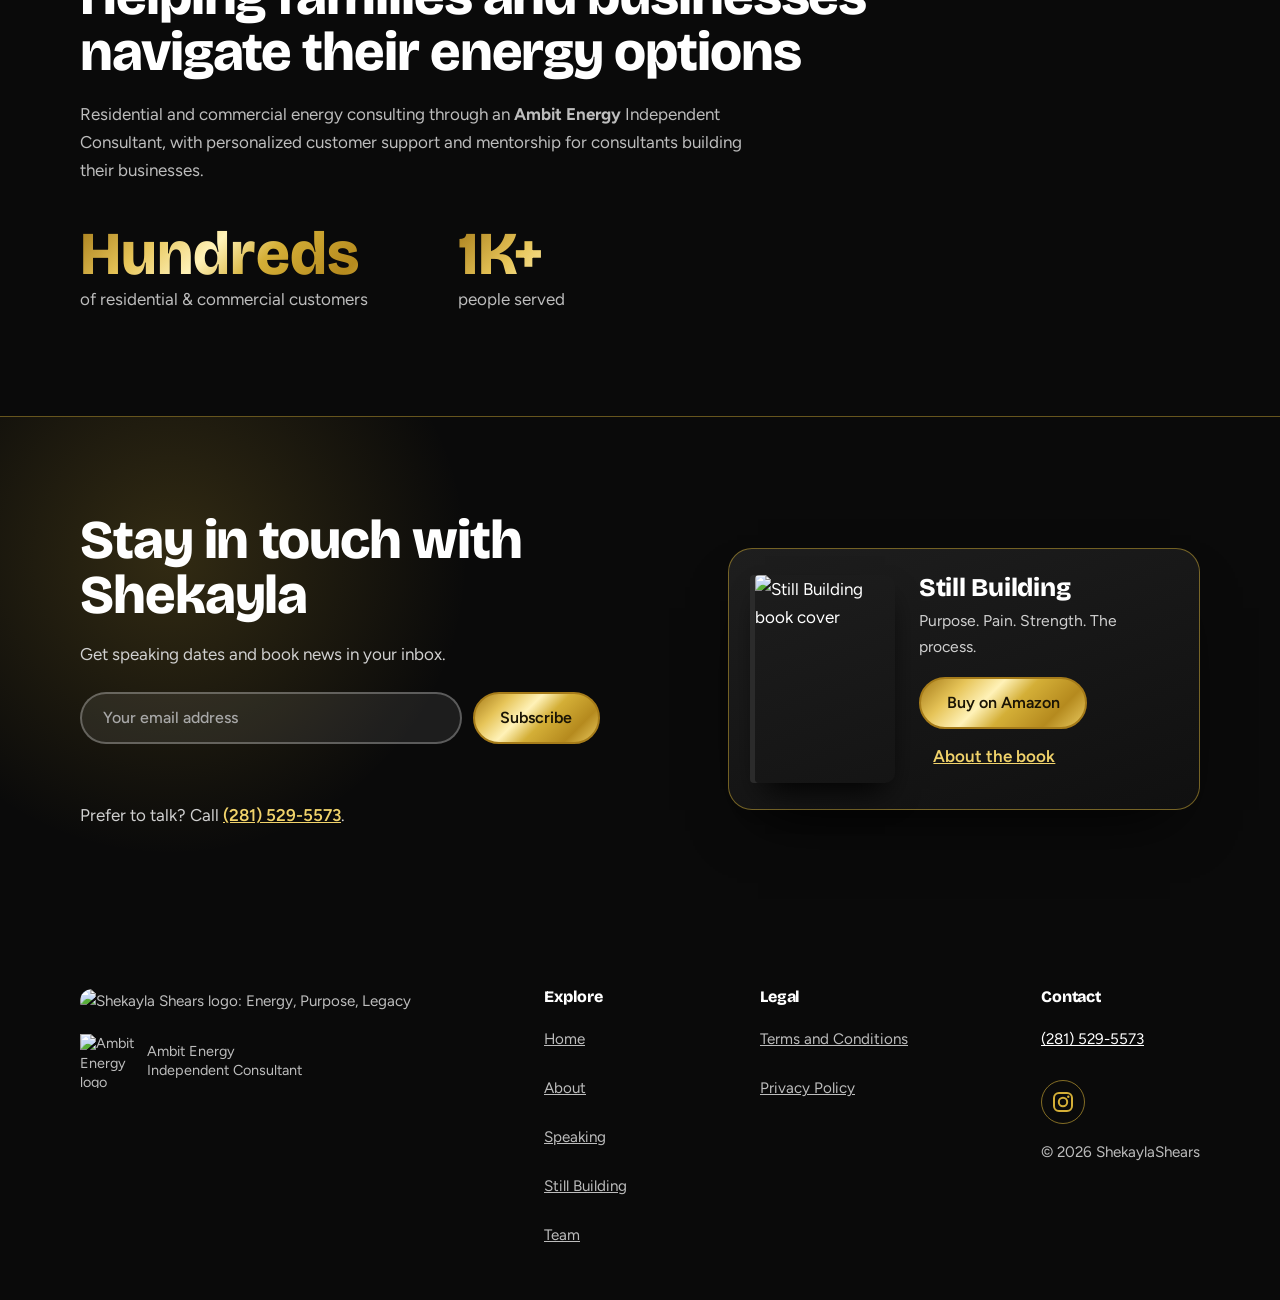
==== commit d46b5c5a: "Update index.html" ====
--- a/index.html
+++ b/index.html
@@ -1 +1 @@
-<!DOCTYPE html><html lang="en"><head><meta charset="utf-8"><meta name="viewport" content="width=device-width, initial-scale=1, viewport-fit=cover"><title>Shekayla Shears</title><link rel="stylesheet" href="https://fonts.googleapis.com/css2?family=Bricolage+Grotesque:opsz,wght@12..96,500;12..96,800&family=Figtree:wght@400;500;600&display=swap"><link rel="stylesheet" href="style.css"></head><body><a class="skip" href="#main">Skip to content</a><header><div class="wrap bar"><a class="logo" href="index.html"><img class="mono" src="img/mono.webp" width="160" height="237" alt="" aria-hidden="true" decoding="async">Shekayla<span>Shears</span></a><button class="burger" aria-label="Open menu" aria-expanded="false" aria-controls="nav"><span></span><span></span></button><nav id="nav" aria-label="Main"><ul><li><a href="index.html" aria-current="page">Home</a></li><li><a href="about.html">About</a></li><li><a href="speaking.html">Speaking</a></li><li><a href="book.html">Still Building</a></li><li><a href="team.html">Team</a></li><li><a class="btn" href="#contact">Contact</a></li></ul></nav></div></header><main id="main"><div class="hero" id="top"><figure class="verse"><blockquote>&ldquo;Yea, a man may say, Thou hast faith, and I have works: shew me thy faith without thy works, and I will shew thee my faith by my works.&rdquo;</blockquote><figcaption>James 2:18 (KJV)</figcaption></figure><div class="wrap"><div><h1 aria-label="Go big. Dream big. Believe big. Work big."><span aria-hidden="true">Go<b>Big</b></span><span aria-hidden="true">Dream<b>Big</b></span><span aria-hidden="true">Believe<b>Big</b></span><span aria-hidden="true">Work<b>Big</b></span></h1><p class="lead">Shekayla Shears is a public speaker, author and team leader who helps families and entrepreneurs build income and keep going.</p><div class="cta"><a class="btn" href="speaking.html#book-event">Book Shekayla</a><a class="btn ghost" href="book.html">Read Still Building</a></div></div><div class="portrait"><img src="img/hero.webp" width="900" height="873" alt="Shekayla Shears in a black and white portrait" decoding="async"></div></div></div><section id="about"><div class="wrap split"><div><h2>Meet Shekayla</h2><ul class="tags"><li>Bold</li><li>Uncompromising</li><li>Fearless</li><li>Nurturing mentor</li></ul><img class="ph" src="img/about.jpg" width="900" height="1350" alt="Shekayla Shears seated at a wooden desk, smiling" loading="lazy" decoding="async"></div><div><p>Since joining <strong>Ambit Energy</strong> in 2020, Shekayla has become widely known as #TheEnergyLady. She shows families and entrepreneurs how residual income and multiple streams of revenue work.</p><p>Her relentless work ethic and heart for people earned her the nickname “The Shark” and a fast track into leadership.</p><p>Hard work and commitment to your goals can take you far. The path is tough, and the reward is worth it.</p><a class="btn" href="about.html#hats">Take the H.A.T.S. quiz</a></div></div></section><section style="border-top:1px solid var(--line)"><div class="wrap teasers"><article class="teaser"><img src="img/stage.jpg" width="800" height="1200" alt="Shekayla Shears speaking on stage" loading="lazy" decoding="async"><div><h3>Speaking</h3><p>Keynotes and trainings on understanding people, strengthening teams and building legacies.</p><a class="btn" href="speaking.html">See speaking</a></div></article><article class="teaser"><img src="img/g1.jpg" width="1100" height="695" alt="Team Shekayla laughing together on a couch" loading="lazy" decoding="async"><div><h3>Team Shekayla</h3><p>A close-knit team that wins by supporting each other.</p><a class="btn" href="team.html#meet">Meet the team</a></div></article></div></section><section class="book" id="book"><div class="wrap split"><img class="bookimg" src="img/cover.jpg" width="640" height="953" alt="Still Building book cover" loading="lazy" decoding="async"><div><h2>Still Building</h2><p>You can have a dream and still go through a lot in life.</p><p>Shekayla wrote this book on purpose, pain, strength and the process. It reminds you to stay grounded when life feels unstable, to stand firm under pressure and to keep going while you heal.</p><div class="rbtns"><a class="btn" href="https://www.amazon.com/dp/B0GKQGZSC4" target="_blank" rel="noopener">Buy on Amazon<span class="vh"> (opens Amazon in a new tab)</span></a><a class="btn dark" href="book.html">About the book</a></div></div></div><div class="wrap strip"><img src="img/b1.jpg" width="700" height="1050" alt="Shekayla holding her book Still Building" loading="lazy" decoding="async"><img src="img/b2.jpg" width="700" height="1050" alt="Shekayla signing a copy of Still Building" loading="lazy" decoding="async"><img src="img/b3.jpg" width="700" height="1244" alt="Shekayla smiling at a Still Building book signing" loading="lazy" decoding="async"></div></section><section class="stats"><div class="wrap"><h2>Helping families and businesses navigate their energy options</h2><p class="sdesc">Residential and commercial energy consulting through an <strong>Ambit Energy</strong> Independent Consultant, with personalized customer support and mentorship for consultants building their businesses.</p><ul><li><strong>Hundreds</strong><span>of residential &amp; commercial customers</span></li><li><strong>1K+</strong><span>people served</span></li></ul></div></section><section class="touch" id="contact"><div class="wrap tgrid"><div><h2>Stay in touch with Shekayla</h2><p style="margin-top:1rem">Get speaking dates and book news in your inbox.</p><form id="f" class="nl" novalidate><label class="vh" for="em">Email address</label><input id="em" type="email" placeholder="Your email address" autocomplete="email" required><button class="btn" type="submit">Subscribe</button><p class="msg" id="m" role="status" aria-live="polite"></p></form><p class="call">Prefer to talk? Call <a href="tel:+12815295573">(281) 529-5573</a>.</p></div><aside class="bcard" aria-label="Still Building book"><img src="img/cover.jpg" width="640" height="953" alt="Still Building book cover" loading="lazy" decoding="async"><div><h3>Still Building</h3><p>Purpose. Pain. Strength. The process.</p><a class="btn" href="https://www.amazon.com/dp/B0GKQGZSC4" target="_blank" rel="noopener">Buy on Amazon<span class="vh"> (opens Amazon in a new tab)</span></a><a class="more" href="book.html">About the book</a></div></aside></div></section></main><footer><div class="wrap"><div><img class="flogo" src="img/logo.jpg" width="360" height="360" alt="Shekayla Shears logo: Energy, Purpose, Legacy" loading="lazy" decoding="async"><div class="ambit"><img class="alogo" src="img/ambit.webp" width="200" height="199" alt="Ambit Energy logo" loading="lazy" decoding="async"><span>Ambit Energy<br>Independent Consultant</span></div></div><div><h3>Explore</h3><ul><li><a href="index.html">Home</a></li><li><a href="about.html">About</a></li><li><a href="speaking.html">Speaking</a></li><li><a href="book.html">Still Building</a></li><li><a href="team.html">Team</a></li></ul></div><div><h3>Legal</h3><ul><li><a href="#">Terms and Conditions</a></li><li><a href="#">Privacy Policy</a></li></ul></div><div><h3>Contact</h3><p><a href="tel:+12815295573">(281) 529-5573</a></p><p><a href="https://www.instagram.com/the_energylady" target="_blank" rel="noopener">Instagram @the_energylady<span class="vh"> (opens in a new tab)</span></a></p><p>© 2026 ShekaylaShears</p></div></div></footer><script src="script.js"></script></body></html>
+<!DOCTYPE html><html lang="en"><head><meta charset="utf-8"><meta name="viewport" content="width=device-width, initial-scale=1, viewport-fit=cover"><title>Shekayla Shears</title><link rel="stylesheet" href="https://fonts.googleapis.com/css2?family=Bricolage+Grotesque:opsz,wght@12..96,500;12..96,800&family=Figtree:wght@400;500;600&display=swap"><link rel="stylesheet" href="style.css"></head><body><a class="skip" href="#main">Skip to content</a><header><div class="wrap bar"><a class="logo" href="index.html"><img class="mono" src="img/mono.webp" width="160" height="237" alt="" aria-hidden="true" decoding="async">Shekayla<span>Shears</span></a><button class="burger" aria-label="Open menu" aria-expanded="false" aria-controls="nav"><span></span><span></span></button><nav id="nav" aria-label="Main"><ul><li><a href="index.html" aria-current="page">Home</a></li><li><a href="about.html">About</a></li><li><a href="speaking.html">Speaking</a></li><li><a href="book.html">Still Building</a></li><li><a href="team.html">Team</a></li><li><a class="btn" href="#contact">Contact</a></li></ul></nav></div></header><main id="main"><div class="hero" id="top"><figure class="verse"><blockquote>&ldquo;Yea, a man may say, Thou hast faith, and I have works: shew me thy faith without thy works, and I will shew thee my faith by my works.&rdquo;</blockquote><figcaption>James 2:18 (KJV)</figcaption></figure><div class="wrap"><div><h1 aria-label="Go big. Dream big. Believe big. Work big."><span aria-hidden="true">Go<b>Big</b></span><span aria-hidden="true">Dream<b>Big</b></span><span aria-hidden="true">Believe<b>Big</b></span><span aria-hidden="true">Work<b>Big</b></span></h1><p class="lead">Shekayla Shears is a public speaker, author and team leader who helps families and entrepreneurs build income and keep going.</p><div class="cta"><a class="btn" href="speaking.html#book-event">Book Shekayla</a><a class="btn ghost" href="book.html">Read Still Building</a></div></div><div class="portrait"><img src="img/hero.webp" width="900" height="873" alt="Shekayla Shears in a black and white portrait" decoding="async"></div></div></div><section id="about"><div class="wrap split"><div><h2>Meet Shekayla</h2><ul class="tags"><li>Bold</li><li>Uncompromising</li><li>Fearless</li><li>Nurturing mentor</li></ul><img class="ph" src="img/about.jpg" width="900" height="1350" alt="Shekayla Shears seated at a wooden desk, smiling" loading="lazy" decoding="async"></div><div><p>Since joining <strong>Ambit Energy</strong> in 2020, Shekayla has become widely known as #TheEnergyLady. She shows families and entrepreneurs how residual income and multiple streams of revenue work.</p><p>Her relentless work ethic and heart for people earned her the nickname “The Shark” and a fast track into leadership.</p><p>Hard work and commitment to your goals can take you far. The path is tough, and the reward is worth it.</p><a class="btn" href="about.html#hats">Take the H.A.T.S. quiz</a></div></div></section><section style="border-top:1px solid var(--line)"><div class="wrap teasers"><article class="teaser"><img src="img/stage.jpg" width="800" height="1200" alt="Shekayla Shears speaking on stage" loading="lazy" decoding="async"><div><h3>Speaking</h3><p>Keynotes and trainings on understanding people, strengthening teams and building legacies.</p><a class="btn" href="speaking.html">See speaking</a></div></article><article class="teaser"><img src="img/g1.jpg" width="1100" height="695" alt="Team Shekayla laughing together on a couch" loading="lazy" decoding="async"><div><h3>Team Shekayla</h3><p>A close-knit team that wins by supporting each other.</p><a class="btn" href="team.html#meet">Meet the team</a></div></article></div></section><section class="book" id="book"><div class="wrap split"><img class="bookimg" src="img/cover.jpg" width="640" height="953" alt="Still Building book cover" loading="lazy" decoding="async"><div><h2>Still Building</h2><p>You can have a dream and still go through a lot in life.</p><p>Shekayla wrote this book on purpose, pain, strength and the process. It reminds you to stay grounded when life feels unstable, to stand firm under pressure and to keep going while you heal.</p><div class="rbtns"><a class="btn" href="https://www.amazon.com/dp/B0GKQGZSC4" target="_blank" rel="noopener">Buy on Amazon<span class="vh"> (opens Amazon in a new tab)</span></a><a class="btn dark" href="book.html">About the book</a></div></div></div><div class="wrap strip"><img src="img/b1.jpg" width="700" height="1050" alt="Shekayla holding her book Still Building" loading="lazy" decoding="async"><img src="img/b2.jpg" width="700" height="1050" alt="Shekayla signing a copy of Still Building" loading="lazy" decoding="async"><img src="img/b3.jpg" width="700" height="1244" alt="Shekayla smiling at a Still Building book signing" loading="lazy" decoding="async"></div></section><section class="stats"><div class="wrap"><h2>Helping families and businesses navigate their energy options</h2><p class="sdesc">Residential and commercial energy consulting through an <strong>Ambit Energy</strong> Independent Consultant, with personalized customer support and mentorship for consultants building their businesses.</p><ul><li><strong>Hundreds</strong><span>of residential &amp; commercial customers</span></li><li><strong>1K+</strong><span>people served</span></li></ul></div></section><section class="touch" id="contact"><div class="wrap tgrid"><div><h2>Stay in touch with Shekayla</h2><p style="margin-top:1rem">Get speaking dates and book news in your inbox.</p><form id="f" class="nl" novalidate><label class="vh" for="em">Email address</label><input id="em" type="email" placeholder="Your email address" autocomplete="email" required><button class="btn" type="submit">Subscribe</button><p class="msg" id="m" role="status" aria-live="polite"></p></form><p class="call">Prefer to talk? Call <a href="tel:+12815295573">(281) 529-5573</a>.</p></div><aside class="bcard" aria-label="Still Building book"><img src="img/cover.jpg" width="640" height="953" alt="Still Building book cover" loading="lazy" decoding="async"><div><h3>Still Building</h3><p>Purpose. Pain. Strength. The process.</p><a class="btn" href="https://www.amazon.com/dp/B0GKQGZSC4" target="_blank" rel="noopener">Buy on Amazon<span class="vh"> (opens Amazon in a new tab)</span></a><a class="more" href="book.html">About the book</a></div></aside></div></section></main><footer><div class="wrap"><div><img class="flogo" src="img/logo.jpg" width="360" height="360" alt="Shekayla Shears logo: Energy, Purpose, Legacy" loading="lazy" decoding="async"><div class="ambit"><img class="alogo" src="img/ambit.webp" width="200" height="199" alt="Ambit Energy logo" loading="lazy" decoding="async"><span>Ambit Energy<br>Independent Consultant</span></div></div><div><h3>Explore</h3><ul><li><a href="index.html">Home</a></li><li><a href="about.html">About</a></li><li><a href="speaking.html">Speaking</a></li><li><a href="book.html">Still Building</a></li><li><a href="team.html">Team</a></li></ul></div><div><h3>Legal</h3><ul><li><a href="#">Terms and Conditions</a></li><li><a href="#">Privacy Policy</a></li></ul></div><div><h3>Contact</h3><p><a href="tel:+12815295573">(281) 529-5573</a></p><p><a class="ig" href="https://www.instagram.com/the_energylady" target="_blank" rel="noopener" aria-label="Instagram @the_energylady (opens in a new tab)"><svg viewBox="0 0 24 24" width="24" height="24" aria-hidden="true" focusable="false"><rect x="3" y="3" width="18" height="18" rx="5" fill="none" stroke="currentColor" stroke-width="2"/><circle cx="12" cy="12" r="4.2" fill="none" stroke="currentColor" stroke-width="2"/><circle cx="17.3" cy="6.7" r="1.2" fill="currentColor"/></svg></a></p><p>© 2026 ShekaylaShears</p></div></div></footer><script src="script.js"></script></body></html>
--- a/style.css
+++ b/style.css
@@ -258,3 +258,5 @@
 .verse blockquote{margin:0;color:#F2F2F2;font-style:italic;font-size:1.1rem;line-height:1.55}
 .verse figcaption{margin-top:.5rem;font-weight:700;font-size:.9rem;letter-spacing:.04em;background:var(--gg);-webkit-background-clip:text;background-clip:text;color:transparent;-webkit-text-fill-color:transparent}
 @media (max-width:600px){.verse{padding-bottom:1.4rem}.verse blockquote{font-size:.95rem}}
+.ig{display:inline-flex;align-items:center;justify-content:center;width:44px;height:44px;border-radius:50%;border:1px solid rgba(212,175,55,.6);color:var(--gold);transition:background .2s,color .2s}
+.ig:hover,.ig:focus-visible{background:var(--gg);color:#14100a}
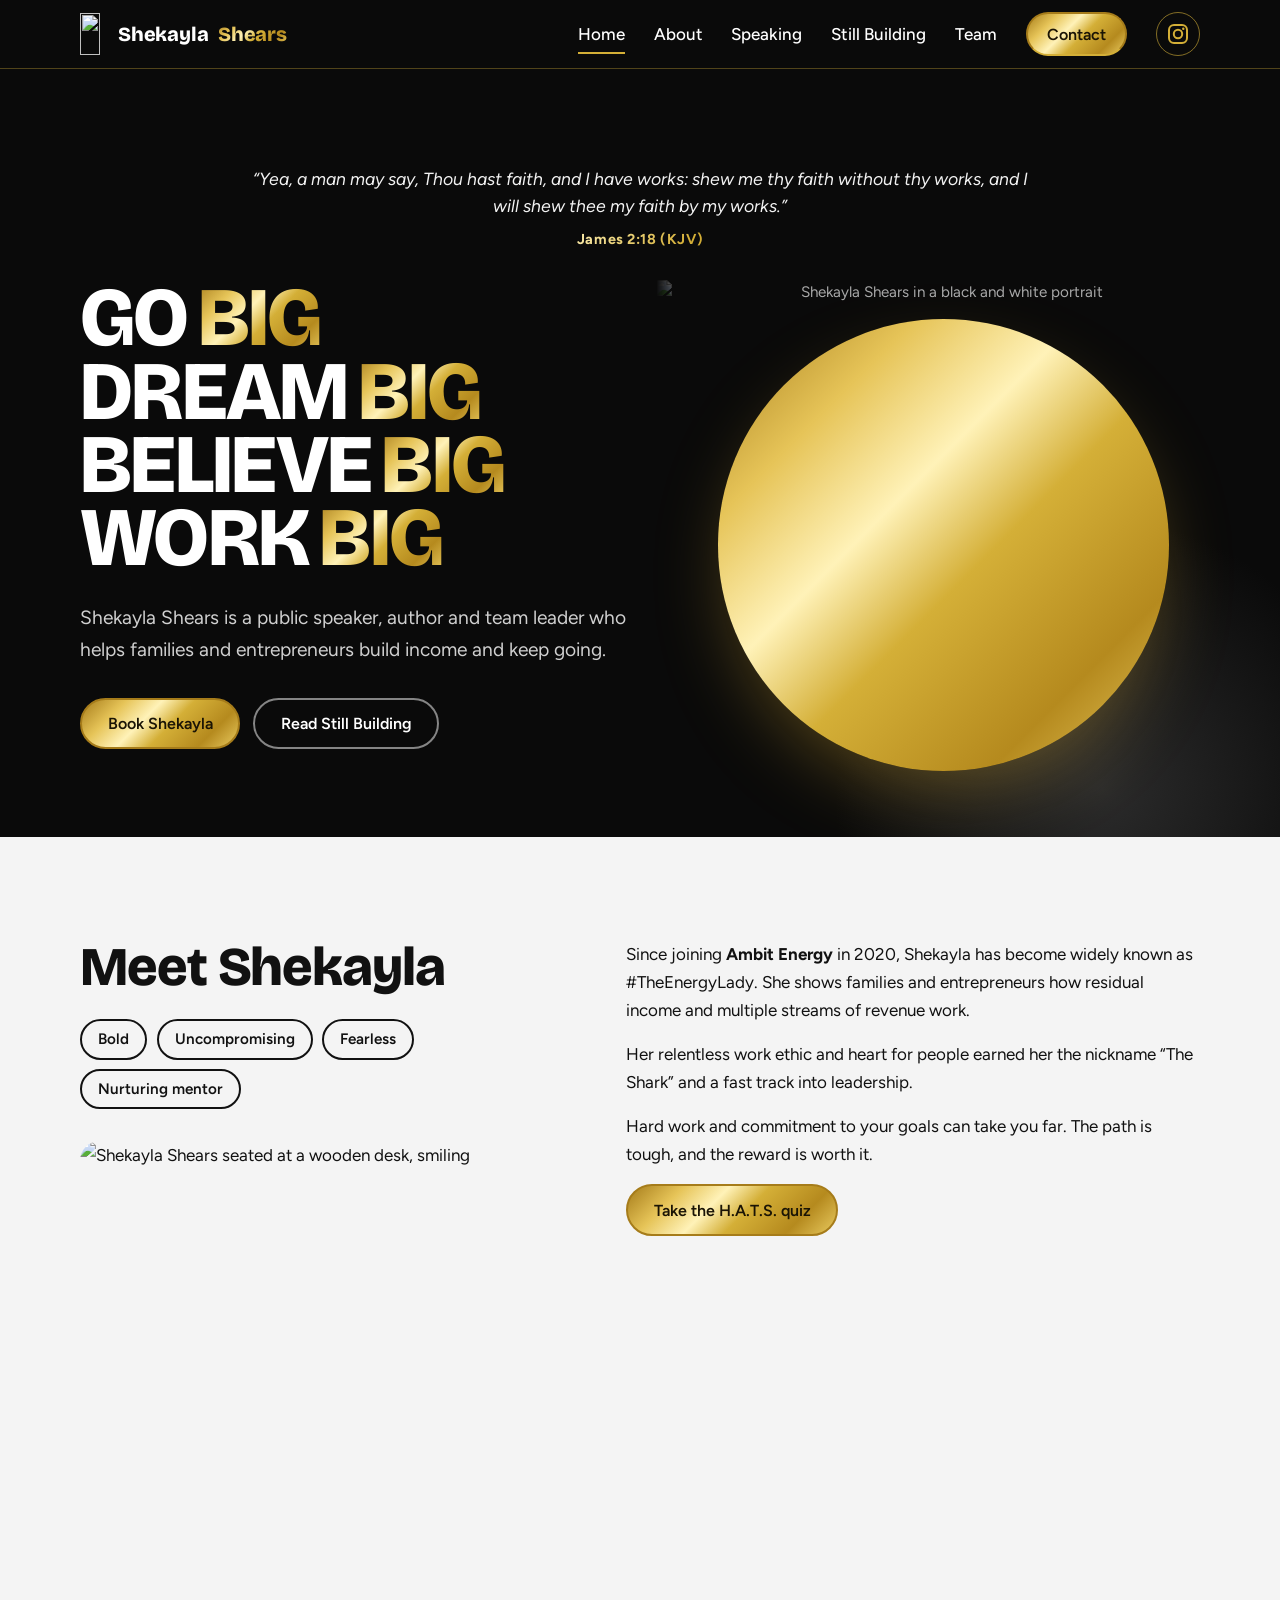
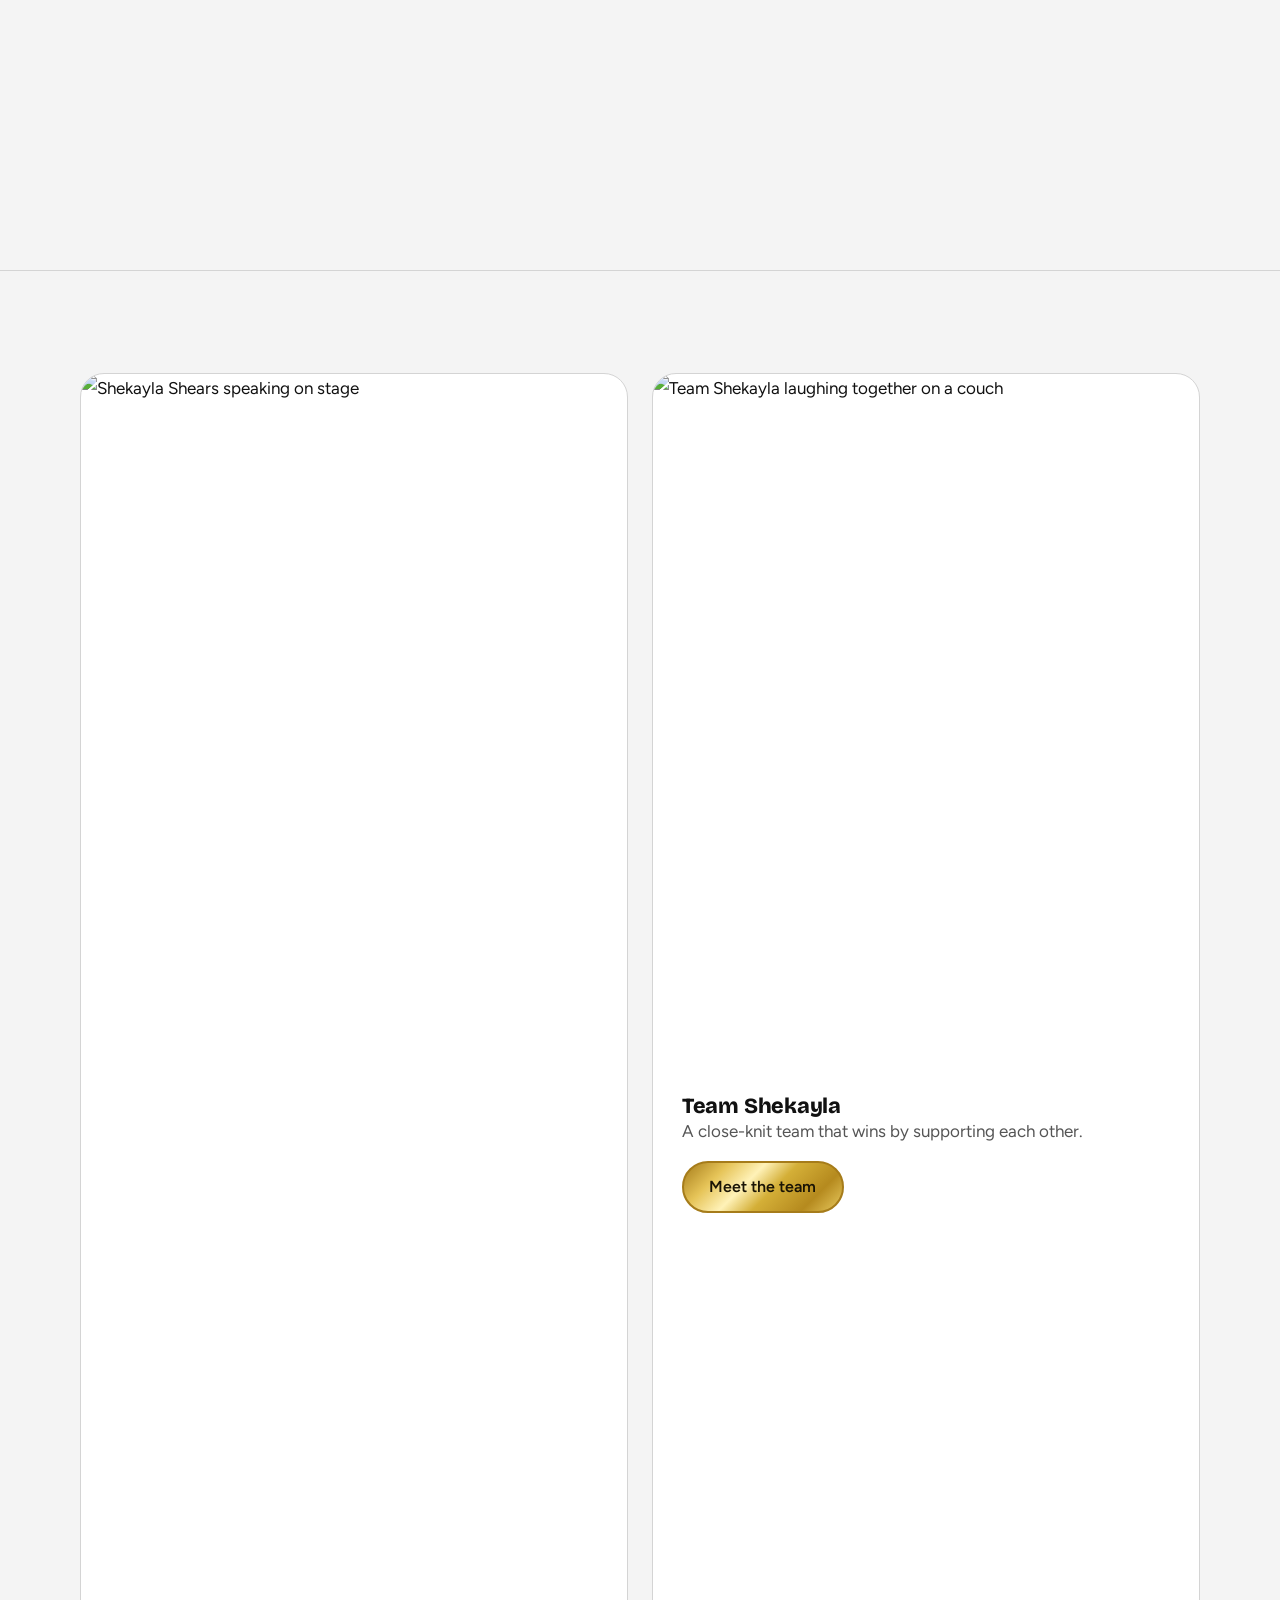
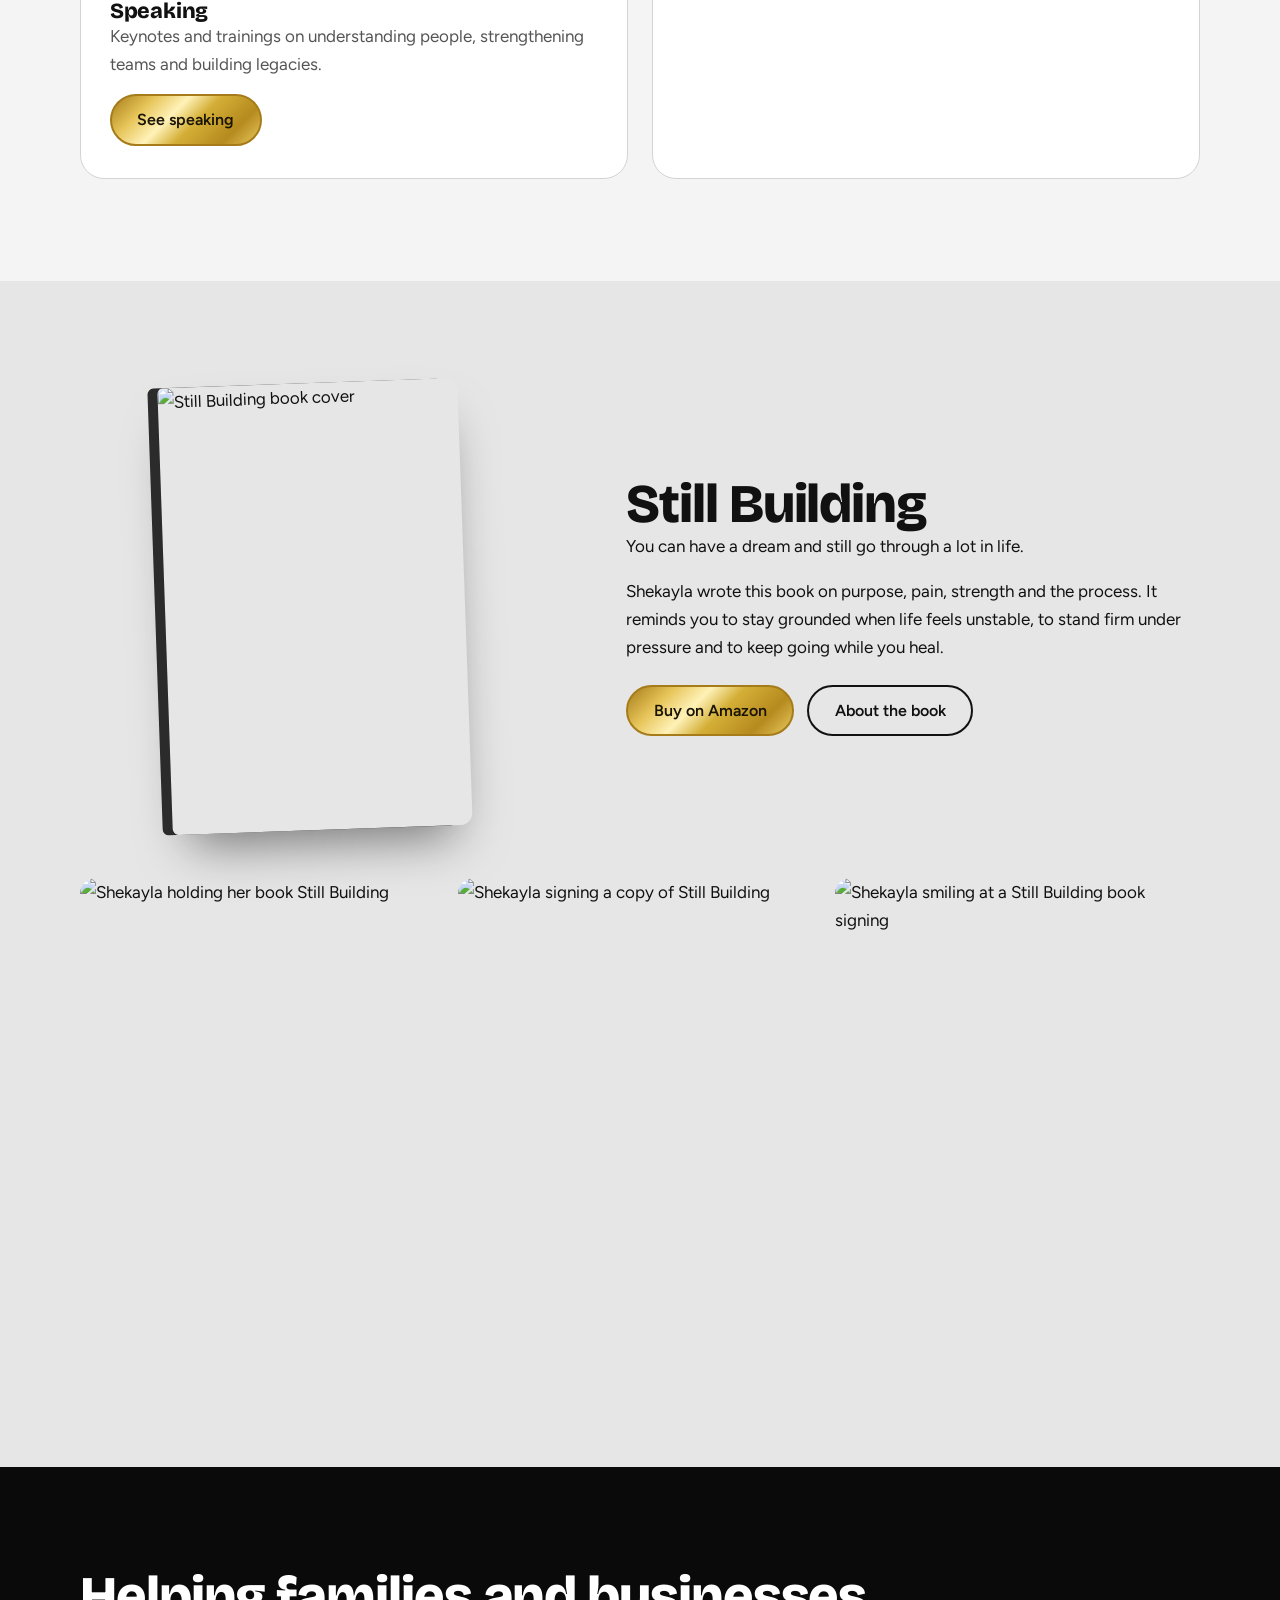
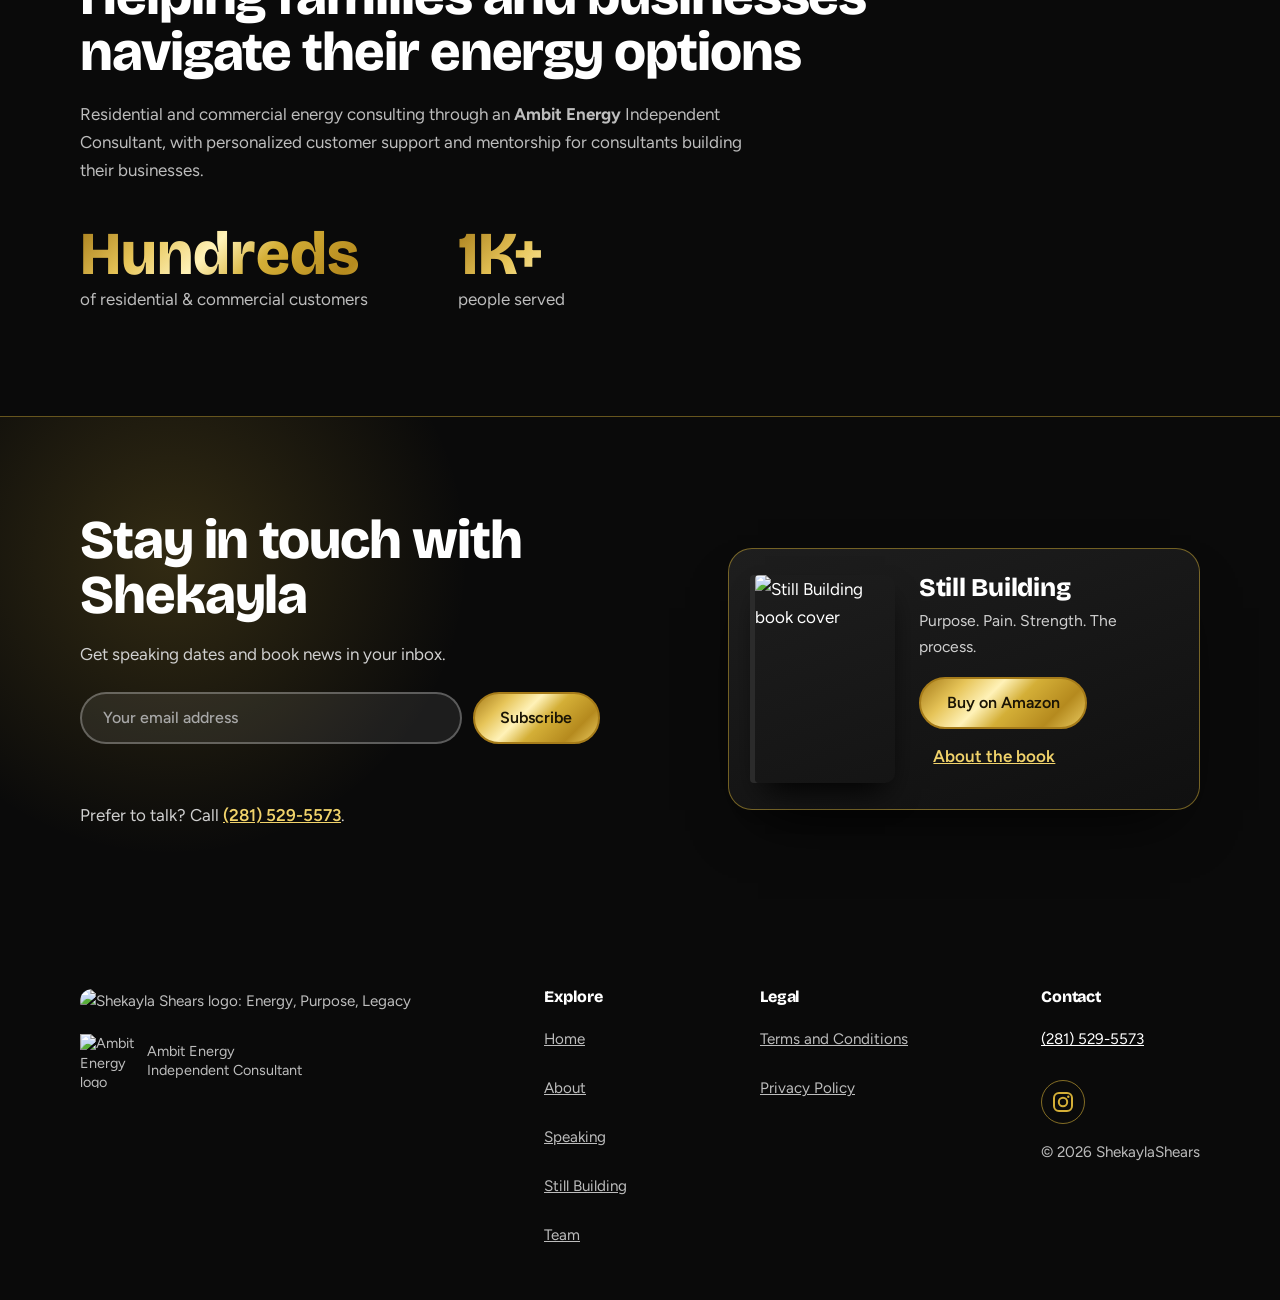
==== commit d95b5af0: "Update index.html" ====
--- a/index.html
+++ b/index.html
@@ -1 +1 @@
-<!DOCTYPE html><html lang="en"><head><meta charset="utf-8"><meta name="viewport" content="width=device-width, initial-scale=1, viewport-fit=cover"><title>Shekayla Shears</title><link rel="stylesheet" href="https://fonts.googleapis.com/css2?family=Bricolage+Grotesque:opsz,wght@12..96,500;12..96,800&family=Figtree:wght@400;500;600&display=swap"><link rel="stylesheet" href="style.css"></head><body><a class="skip" href="#main">Skip to content</a><header><div class="wrap bar"><a class="logo" href="index.html"><img class="mono" src="img/mono.webp" width="160" height="237" alt="" aria-hidden="true" decoding="async">Shekayla<span>Shears</span></a><button class="burger" aria-label="Open menu" aria-expanded="false" aria-controls="nav"><span></span><span></span></button><nav id="nav" aria-label="Main"><ul><li><a href="index.html" aria-current="page">Home</a></li><li><a href="about.html">About</a></li><li><a href="speaking.html">Speaking</a></li><li><a href="book.html">Still Building</a></li><li><a href="team.html">Team</a></li><li><a class="btn" href="#contact">Contact</a></li></ul></nav></div></header><main id="main"><div class="hero" id="top"><figure class="verse"><blockquote>&ldquo;Yea, a man may say, Thou hast faith, and I have works: shew me thy faith without thy works, and I will shew thee my faith by my works.&rdquo;</blockquote><figcaption>James 2:18 (KJV)</figcaption></figure><div class="wrap"><div><h1 aria-label="Go big. Dream big. Believe big. Work big."><span aria-hidden="true">Go<b>Big</b></span><span aria-hidden="true">Dream<b>Big</b></span><span aria-hidden="true">Believe<b>Big</b></span><span aria-hidden="true">Work<b>Big</b></span></h1><p class="lead">Shekayla Shears is a public speaker, author and team leader who helps families and entrepreneurs build income and keep going.</p><div class="cta"><a class="btn" href="speaking.html#book-event">Book Shekayla</a><a class="btn ghost" href="book.html">Read Still Building</a></div></div><div class="portrait"><img src="img/hero.webp" width="900" height="873" alt="Shekayla Shears in a black and white portrait" decoding="async"></div></div></div><section id="about"><div class="wrap split"><div><h2>Meet Shekayla</h2><ul class="tags"><li>Bold</li><li>Uncompromising</li><li>Fearless</li><li>Nurturing mentor</li></ul><img class="ph" src="img/about.jpg" width="900" height="1350" alt="Shekayla Shears seated at a wooden desk, smiling" loading="lazy" decoding="async"></div><div><p>Since joining <strong>Ambit Energy</strong> in 2020, Shekayla has become widely known as #TheEnergyLady. She shows families and entrepreneurs how residual income and multiple streams of revenue work.</p><p>Her relentless work ethic and heart for people earned her the nickname “The Shark” and a fast track into leadership.</p><p>Hard work and commitment to your goals can take you far. The path is tough, and the reward is worth it.</p><a class="btn" href="about.html#hats">Take the H.A.T.S. quiz</a></div></div></section><section style="border-top:1px solid var(--line)"><div class="wrap teasers"><article class="teaser"><img src="img/stage.jpg" width="800" height="1200" alt="Shekayla Shears speaking on stage" loading="lazy" decoding="async"><div><h3>Speaking</h3><p>Keynotes and trainings on understanding people, strengthening teams and building legacies.</p><a class="btn" href="speaking.html">See speaking</a></div></article><article class="teaser"><img src="img/g1.jpg" width="1100" height="695" alt="Team Shekayla laughing together on a couch" loading="lazy" decoding="async"><div><h3>Team Shekayla</h3><p>A close-knit team that wins by supporting each other.</p><a class="btn" href="team.html#meet">Meet the team</a></div></article></div></section><section class="book" id="book"><div class="wrap split"><img class="bookimg" src="img/cover.jpg" width="640" height="953" alt="Still Building book cover" loading="lazy" decoding="async"><div><h2>Still Building</h2><p>You can have a dream and still go through a lot in life.</p><p>Shekayla wrote this book on purpose, pain, strength and the process. It reminds you to stay grounded when life feels unstable, to stand firm under pressure and to keep going while you heal.</p><div class="rbtns"><a class="btn" href="https://www.amazon.com/dp/B0GKQGZSC4" target="_blank" rel="noopener">Buy on Amazon<span class="vh"> (opens Amazon in a new tab)</span></a><a class="btn dark" href="book.html">About the book</a></div></div></div><div class="wrap strip"><img src="img/b1.jpg" width="700" height="1050" alt="Shekayla holding her book Still Building" loading="lazy" decoding="async"><img src="img/b2.jpg" width="700" height="1050" alt="Shekayla signing a copy of Still Building" loading="lazy" decoding="async"><img src="img/b3.jpg" width="700" height="1244" alt="Shekayla smiling at a Still Building book signing" loading="lazy" decoding="async"></div></section><section class="stats"><div class="wrap"><h2>Helping families and businesses navigate their energy options</h2><p class="sdesc">Residential and commercial energy consulting through an <strong>Ambit Energy</strong> Independent Consultant, with personalized customer support and mentorship for consultants building their businesses.</p><ul><li><strong>Hundreds</strong><span>of residential &amp; commercial customers</span></li><li><strong>1K+</strong><span>people served</span></li></ul></div></section><section class="touch" id="contact"><div class="wrap tgrid"><div><h2>Stay in touch with Shekayla</h2><p style="margin-top:1rem">Get speaking dates and book news in your inbox.</p><form id="f" class="nl" novalidate><label class="vh" for="em">Email address</label><input id="em" type="email" placeholder="Your email address" autocomplete="email" required><button class="btn" type="submit">Subscribe</button><p class="msg" id="m" role="status" aria-live="polite"></p></form><p class="call">Prefer to talk? Call <a href="tel:+12815295573">(281) 529-5573</a>.</p></div><aside class="bcard" aria-label="Still Building book"><img src="img/cover.jpg" width="640" height="953" alt="Still Building book cover" loading="lazy" decoding="async"><div><h3>Still Building</h3><p>Purpose. Pain. Strength. The process.</p><a class="btn" href="https://www.amazon.com/dp/B0GKQGZSC4" target="_blank" rel="noopener">Buy on Amazon<span class="vh"> (opens Amazon in a new tab)</span></a><a class="more" href="book.html">About the book</a></div></aside></div></section></main><footer><div class="wrap"><div><img class="flogo" src="img/logo.jpg" width="360" height="360" alt="Shekayla Shears logo: Energy, Purpose, Legacy" loading="lazy" decoding="async"><div class="ambit"><img class="alogo" src="img/ambit.webp" width="200" height="199" alt="Ambit Energy logo" loading="lazy" decoding="async"><span>Ambit Energy<br>Independent Consultant</span></div></div><div><h3>Explore</h3><ul><li><a href="index.html">Home</a></li><li><a href="about.html">About</a></li><li><a href="speaking.html">Speaking</a></li><li><a href="book.html">Still Building</a></li><li><a href="team.html">Team</a></li></ul></div><div><h3>Legal</h3><ul><li><a href="#">Terms and Conditions</a></li><li><a href="#">Privacy Policy</a></li></ul></div><div><h3>Contact</h3><p><a href="tel:+12815295573">(281) 529-5573</a></p><p><a class="ig" href="https://www.instagram.com/the_energylady" target="_blank" rel="noopener" aria-label="Instagram @the_energylady (opens in a new tab)"><svg viewBox="0 0 24 24" width="24" height="24" aria-hidden="true" focusable="false"><rect x="3" y="3" width="18" height="18" rx="5" fill="none" stroke="currentColor" stroke-width="2"/><circle cx="12" cy="12" r="4.2" fill="none" stroke="currentColor" stroke-width="2"/><circle cx="17.3" cy="6.7" r="1.2" fill="currentColor"/></svg></a></p><p>© 2026 ShekaylaShears</p></div></div></footer><script src="script.js"></script></body></html>
+<!DOCTYPE html><html lang="en"><head><meta charset="utf-8"><meta name="viewport" content="width=device-width, initial-scale=1, viewport-fit=cover"><title>Shekayla Shears</title><link rel="stylesheet" href="https://fonts.googleapis.com/css2?family=Bricolage+Grotesque:opsz,wght@12..96,500;12..96,800&family=Figtree:wght@400;500;600&display=swap"><link rel="stylesheet" href="style.css"></head><body><a class="skip" href="#main">Skip to content</a><header><div class="wrap bar"><a class="logo" href="index.html"><img class="mono" src="img/mono.webp" width="160" height="237" alt="" aria-hidden="true" decoding="async">Shekayla<span>Shears</span></a><button class="burger" aria-label="Open menu" aria-expanded="false" aria-controls="nav"><span></span><span></span></button><nav id="nav" aria-label="Main"><ul><li><a href="index.html" aria-current="page">Home</a></li><li><a href="about.html">About</a></li><li><a href="speaking.html">Speaking</a></li><li><a href="book.html">Still Building</a></li><li><a href="team.html">Team</a></li><li><a class="btn" href="#contact">Contact</a></li><li><a class="ig" href="https://www.instagram.com/the_energylady" target="_blank" rel="noopener" aria-label="Instagram @the_energylady (opens in a new tab)"><svg viewBox="0 0 24 24" width="24" height="24" aria-hidden="true" focusable="false"><rect x="3" y="3" width="18" height="18" rx="5" fill="none" stroke="currentColor" stroke-width="2"/><circle cx="12" cy="12" r="4.2" fill="none" stroke="currentColor" stroke-width="2"/><circle cx="17.3" cy="6.7" r="1.2" fill="currentColor"/></svg></a></li></ul></nav></div></header><main id="main"><div class="hero" id="top"><figure class="verse"><blockquote>&ldquo;Yea, a man may say, Thou hast faith, and I have works: shew me thy faith without thy works, and I will shew thee my faith by my works.&rdquo;</blockquote><figcaption>James 2:18 (KJV)</figcaption></figure><div class="wrap"><div><h1 aria-label="Go big. Dream big. Believe big. Work big."><span aria-hidden="true">Go<b>Big</b></span><span aria-hidden="true">Dream<b>Big</b></span><span aria-hidden="true">Believe<b>Big</b></span><span aria-hidden="true">Work<b>Big</b></span></h1><p class="lead">Shekayla Shears is a public speaker, author and team leader who helps families and entrepreneurs build income and keep going.</p><div class="cta"><a class="btn" href="speaking.html#book-event">Book Shekayla</a><a class="btn ghost" href="book.html">Read Still Building</a></div></div><div class="portrait"><img src="img/hero.webp" width="900" height="873" alt="Shekayla Shears in a black and white portrait" decoding="async"></div></div></div><section id="about"><div class="wrap split"><div><h2>Meet Shekayla</h2><ul class="tags"><li>Bold</li><li>Uncompromising</li><li>Fearless</li><li>Nurturing mentor</li></ul><img class="ph" src="img/about.jpg" width="900" height="1350" alt="Shekayla Shears seated at a wooden desk, smiling" loading="lazy" decoding="async"></div><div><p>Since joining <strong>Ambit Energy</strong> in 2020, Shekayla has become widely known as #TheEnergyLady. She shows families and entrepreneurs how residual income and multiple streams of revenue work.</p><p>Her relentless work ethic and heart for people earned her the nickname “The Shark” and a fast track into leadership.</p><p>Hard work and commitment to your goals can take you far. The path is tough, and the reward is worth it.</p><a class="btn" href="about.html#hats">Take the H.A.T.S. quiz</a></div></div></section><section style="border-top:1px solid var(--line)"><div class="wrap teasers"><article class="teaser"><img src="img/stage.jpg" width="800" height="1200" alt="Shekayla Shears speaking on stage" loading="lazy" decoding="async"><div><h3>Speaking</h3><p>Keynotes and trainings on understanding people, strengthening teams and building legacies.</p><a class="btn" href="speaking.html">See speaking</a></div></article><article class="teaser"><img src="img/g1.jpg" width="1100" height="695" alt="Team Shekayla laughing together on a couch" loading="lazy" decoding="async"><div><h3>Team Shekayla</h3><p>A close-knit team that wins by supporting each other.</p><a class="btn" href="team.html#meet">Meet the team</a></div></article></div></section><section class="book" id="book"><div class="wrap split"><img class="bookimg" src="img/cover.jpg" width="640" height="953" alt="Still Building book cover" loading="lazy" decoding="async"><div><h2>Still Building</h2><p>You can have a dream and still go through a lot in life.</p><p>Shekayla wrote this book on purpose, pain, strength and the process. It reminds you to stay grounded when life feels unstable, to stand firm under pressure and to keep going while you heal.</p><div class="rbtns"><a class="btn" href="https://www.amazon.com/dp/B0GKQGZSC4" target="_blank" rel="noopener">Buy on Amazon<span class="vh"> (opens Amazon in a new tab)</span></a><a class="btn dark" href="book.html">About the book</a></div></div></div><div class="wrap strip"><img src="img/b1.jpg" width="700" height="1050" alt="Shekayla holding her book Still Building" loading="lazy" decoding="async"><img src="img/b2.jpg" width="700" height="1050" alt="Shekayla signing a copy of Still Building" loading="lazy" decoding="async"><img src="img/b3.jpg" width="700" height="1244" alt="Shekayla smiling at a Still Building book signing" loading="lazy" decoding="async"></div></section><section class="stats"><div class="wrap"><h2>Helping families and businesses navigate their energy options</h2><p class="sdesc">Residential and commercial energy consulting through an <strong>Ambit Energy</strong> Independent Consultant, with personalized customer support and mentorship for consultants building their businesses.</p><ul><li><strong>Hundreds</strong><span>of residential &amp; commercial customers</span></li><li><strong>1K+</strong><span>people served</span></li></ul></div></section><section class="touch" id="contact"><div class="wrap tgrid"><div><h2>Stay in touch with Shekayla</h2><p style="margin-top:1rem">Get speaking dates and book news in your inbox.</p><form id="f" class="nl" novalidate><label class="vh" for="em">Email address</label><input id="em" type="email" placeholder="Your email address" autocomplete="email" required><button class="btn" type="submit">Subscribe</button><p class="msg" id="m" role="status" aria-live="polite"></p></form><p class="call">Prefer to talk? Call <a href="tel:+12815295573">(281) 529-5573</a>.</p></div><aside class="bcard" aria-label="Still Building book"><img src="img/cover.jpg" width="640" height="953" alt="Still Building book cover" loading="lazy" decoding="async"><div><h3>Still Building</h3><p>Purpose. Pain. Strength. The process.</p><a class="btn" href="https://www.amazon.com/dp/B0GKQGZSC4" target="_blank" rel="noopener">Buy on Amazon<span class="vh"> (opens Amazon in a new tab)</span></a><a class="more" href="book.html">About the book</a></div></aside></div></section></main><footer><div class="wrap"><div><img class="flogo" src="img/logo.jpg" width="360" height="360" alt="Shekayla Shears logo: Energy, Purpose, Legacy" loading="lazy" decoding="async"><div class="ambit"><img class="alogo" src="img/ambit.webp" width="200" height="199" alt="Ambit Energy logo" loading="lazy" decoding="async"><span>Ambit Energy<br>Independent Consultant</span></div></div><div><h3>Explore</h3><ul><li><a href="index.html">Home</a></li><li><a href="about.html">About</a></li><li><a href="speaking.html">Speaking</a></li><li><a href="book.html">Still Building</a></li><li><a href="team.html">Team</a></li></ul></div><div><h3>Legal</h3><ul><li><a href="#">Terms and Conditions</a></li><li><a href="#">Privacy Policy</a></li></ul></div><div><h3>Contact</h3><p><a href="tel:+12815295573">(281) 529-5573</a></p><p><a class="ig" href="https://www.instagram.com/the_energylady" target="_blank" rel="noopener" aria-label="Instagram @the_energylady (opens in a new tab)"><svg viewBox="0 0 24 24" width="24" height="24" aria-hidden="true" focusable="false"><rect x="3" y="3" width="18" height="18" rx="5" fill="none" stroke="currentColor" stroke-width="2"/><circle cx="12" cy="12" r="4.2" fill="none" stroke="currentColor" stroke-width="2"/><circle cx="17.3" cy="6.7" r="1.2" fill="currentColor"/></svg></a></p><p>© 2026 ShekaylaShears</p></div></div></footer><script src="script.js"></script></body></html>
--- a/style.css
+++ b/style.css
@@ -260,3 +260,6 @@
 @media (max-width:600px){.verse{padding-bottom:1.4rem}.verse blockquote{font-size:.95rem}}
 .ig{display:inline-flex;align-items:center;justify-content:center;width:44px;height:44px;border-radius:50%;border:1px solid rgba(212,175,55,.6);color:var(--gold);transition:background .2s,color .2s}
 .ig:hover,.ig:focus-visible{background:var(--gg);color:#14100a}
+nav a.ig{padding:0;border:1px solid rgba(212,175,55,.6);display:inline-flex}
+nav a.ig:hover{border-color:var(--gold)}
+@media (max-width:760px){nav.open{max-height:480px}nav li a.ig{margin-top:1rem}}
